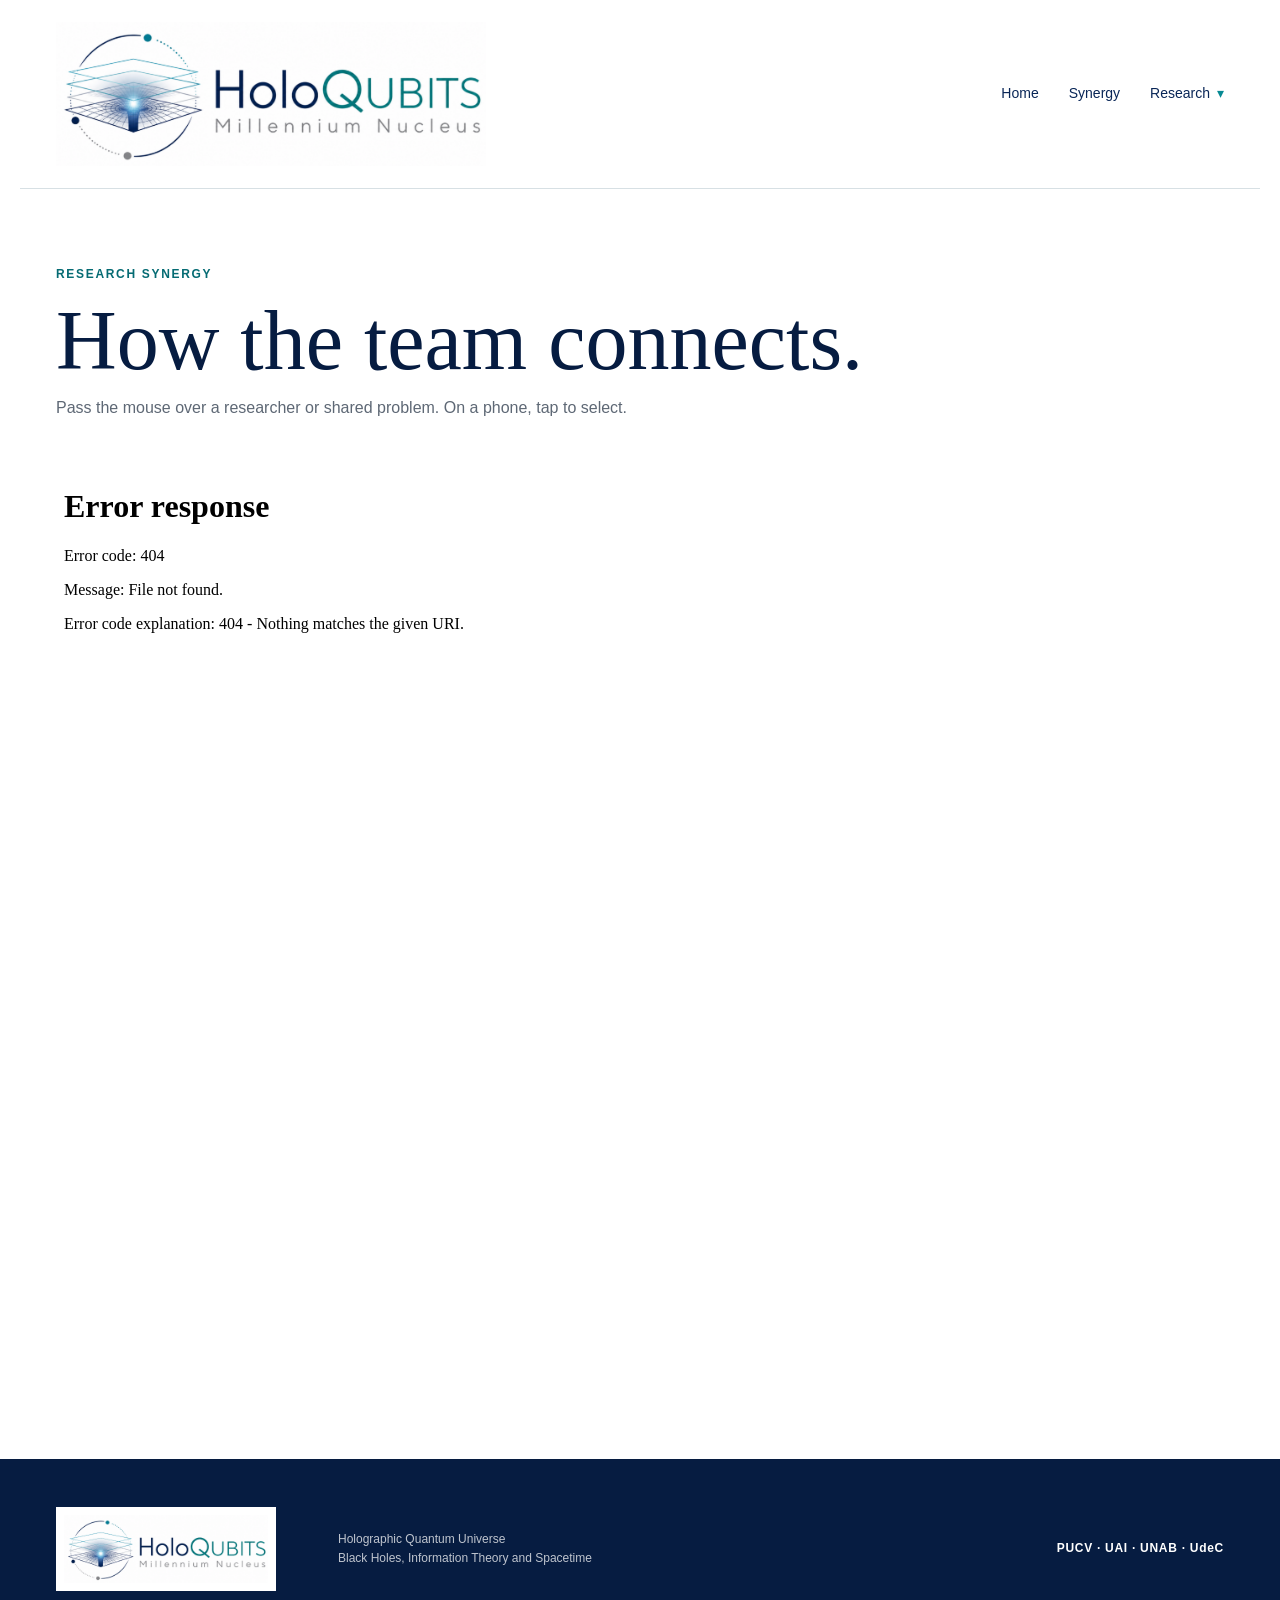
==== index.html @ 7e934086 "Add files via upload" ====
<!doctype html><html lang="en"><head><meta charset="utf-8"><meta name="viewport" content="width=device-width,initial-scale=1"><title>Research Synergy | HoloQUBITS</title><link rel="stylesheet" href="../assets/style.css"></head><body data-root=".."><div id="site-header"></div><main><section class="synergy-heading"><p class="kicker">Research synergy</p><h1>How the team connects.</h1><p>Pass the mouse over a researcher or shared problem. On a phone, tap to select.</p></section><div class="synergy-embed"><iframe class="synergy-frame" src="map/index.html" title="Interactive HoloQUBITS research synergy map" scrolling="no"></iframe></div></main><div id="site-footer"></div><script src="../assets/site.js"></script></body></html>
---- assets/style.css ----
:root{--navy:#092657;--deep:#061c41;--teal:#078a94;--teal-dark:#056b73;--ink:#18202b;--muted:#5e6875;--paper:#fff;--line:#d7e0e4}*{box-sizing:border-box}html,body{margin:0;background:var(--paper);color:var(--ink);font-family:Arial,Helvetica,sans-serif}a{color:inherit;text-decoration:none}.site-header{position:relative;z-index:20;max-width:1240px;min-height:128px;margin:auto;padding:22px 36px;display:flex;align-items:center;justify-content:space-between;gap:36px;border-bottom:1px solid var(--line)}.logo-link{display:block;flex:0 1 430px}.logo-link img{display:block;width:min(100%,430px)}.site-header nav{display:flex;align-items:center;gap:30px;color:var(--navy);font-size:14px}.site-header nav>a,.research-menu summary{padding:8px 0;border-bottom:1px solid transparent}.site-header nav>a:hover,.research-menu[open] summary{color:var(--teal-dark);border-color:var(--teal)}.research-menu{position:relative}.research-menu summary{cursor:pointer;list-style:none}.research-menu summary::-webkit-details-marker{display:none}.research-menu summary::after{content:"▾";margin-left:7px;color:var(--teal)}.research-menu>div{position:absolute;top:calc(100% + 12px);right:0;width:340px;padding:7px 16px;background:#fff;border:1px solid var(--line);box-shadow:0 14px 34px rgba(6,28,65,.12)}.research-menu>div a{display:block;padding:12px 0;border-bottom:1px solid var(--line);color:var(--deep);font-family:Georgia,serif;font-size:15px}.research-menu>div a:last-child{border-bottom:0}.home-intro{max-width:960px;margin:auto;padding:70px 36px 88px}.kicker,.section-label{margin:0 0 18px;color:var(--teal-dark);font-size:12px;font-weight:700;letter-spacing:.14em;text-transform:uppercase}.home-intro h1,.topic-detail h1{margin:0;color:var(--deep);font-family:Georgia,serif;font-size:clamp(54px,7vw,82px);font-weight:400;letter-spacing:-.035em;line-height:1}.name-explanation{margin:34px 0 0;padding:23px 0;color:var(--navy);border-top:1px solid var(--teal);border-bottom:1px solid var(--line);font-family:Georgia,serif;font-size:21px;line-height:1.55}.name-explanation strong{color:var(--teal-dark)}.name-explanation em{font-style:normal}.home-copy{max-width:820px;padding-top:34px}.home-copy p{margin:0;color:var(--muted);font-family:Georgia,serif;font-size:17px;line-height:1.72}.home-copy p+p{margin-top:24px}footer{min-height:180px;padding:42px max(36px,calc((100vw - 1168px)/2));display:grid;grid-template-columns:240px 1fr auto;gap:42px;align-items:center;color:rgba(255,255,255,.74);background:var(--deep);font-size:12px;line-height:1.6}footer img{display:block;width:220px;padding:8px;background:white}footer p{margin:0}.institutions{color:white;font-weight:700;letter-spacing:.06em}.topic-detail{max-width:1168px;margin:auto;padding:78px 0 92px}.topic-detail h1{max-width:980px}.detail-question{max-width:900px;margin:34px 0 68px;color:var(--teal-dark);font-family:Georgia,serif;font-size:24px;line-height:1.45}.research-dossier{border-top:1px solid var(--navy)}.research-dossier section{padding:38px 0;border-bottom:1px solid var(--line)}.research-dossier p:not(.section-label):not(.dossier-index),.research-dossier li{color:var(--muted);font-size:16px;line-height:1.78}.research-dossier p{margin-top:0}.research-perspective{max-width:900px}.research-perspective p+p{margin-top:18px}.research-list-section{display:grid;grid-template-columns:72px minmax(0,1fr);gap:28px}.dossier-index{margin:2px 0 0;color:var(--teal-dark);font-family:Georgia,serif;font-size:20px;font-style:italic}.research-list-section h2{margin:0 0 23px;color:var(--deep);font-family:Georgia,serif;font-size:28px;font-weight:400}.research-list-section ol{margin:0;padding:0;list-style:none;counter-reset:item}.research-list-section li{position:relative;min-height:46px;padding:0 0 16px 42px;counter-increment:item}.research-list-section li+li{padding-top:16px;border-top:1px solid var(--line)}.research-list-section li::before{content:counter(item,decimal-leading-zero);position:absolute;left:0;color:var(--teal-dark);font-family:Georgia,serif;font-size:13px}.research-list-section li+li::before{top:16px}.research-contribution{max-width:940px}.research-contribution>p:last-child{color:var(--deep)!important;font-family:Georgia,serif;font-size:21px!important;line-height:1.6!important}.research-connection{max-width:860px}.topic-pagination{margin-top:48px;padding-top:28px;display:flex;justify-content:space-between;gap:30px;border-top:1px solid var(--navy);color:var(--navy);font-weight:700}.topic-pagination a{max-width:46%;display:flex;gap:10px;align-items:baseline}.topic-pagination a:last-child{margin-left:auto;text-align:right}.topic-pagination span{font-family:Georgia,serif;font-size:16px;font-weight:400;line-height:1.35}.synergy-heading{max-width:1168px;margin:auto;padding:78px 0 34px}.synergy-heading h1{max-width:900px;margin:0;color:var(--deep);font-family:Georgia,serif;font-size:clamp(50px,7vw,84px);font-weight:400;line-height:1}.synergy-heading>p:last-child{color:var(--muted)}.synergy-embed{max-width:1168px;margin:0 auto 72px;overflow:hidden;background:#fff}.synergy-frame{display:block;width:100%;height:920px;border:0;background:#fff;overflow:hidden}@media(max-width:900px){.site-header{min-height:110px;padding:18px 26px}.logo-link{flex-basis:330px}.topic-detail,.synergy-heading{padding-left:26px;padding-right:26px}footer{grid-template-columns:210px 1fr;padding:36px 26px}.institutions{grid-column:2}}@media(max-width:620px){.site-header{min-height:auto;padding:12px 18px 16px;flex-direction:column;align-items:flex-start;gap:7px}.logo-link{flex-basis:auto}.logo-link img{width:min(100%,285px)}.site-header nav{width:100%;gap:22px;font-size:13px}.research-menu>div{left:0;right:auto;width:min(340px,calc(100vw - 36px))}.home-intro{padding:48px 18px 58px}.home-intro h1{font-size:50px}.name-explanation{margin-top:26px;padding:19px 0;font-size:18px}.home-copy{padding-top:28px}.home-copy p{font-size:17px}footer{grid-template-columns:1fr;padding:35px 18px}footer img{width:210px}.institutions{grid-column:1}.topic-detail,.synergy-heading{padding:58px 18px 70px}.topic-detail h1,.synergy-heading h1{font-size:48px}.detail-question{margin:28px 0 50px;font-size:21px}.research-dossier section{padding:31px 0}.research-list-section{grid-template-columns:42px minmax(0,1fr);gap:12px}.research-list-section h2{font-size:24px}.research-dossier p:not(.section-label):not(.dossier-index),.research-dossier li{font-size:15px}.topic-pagination{flex-direction:column}.topic-pagination a{max-width:none}.topic-pagination a:last-child{margin-left:0;text-align:left}.synergy-embed{margin:0 18px 54px}}
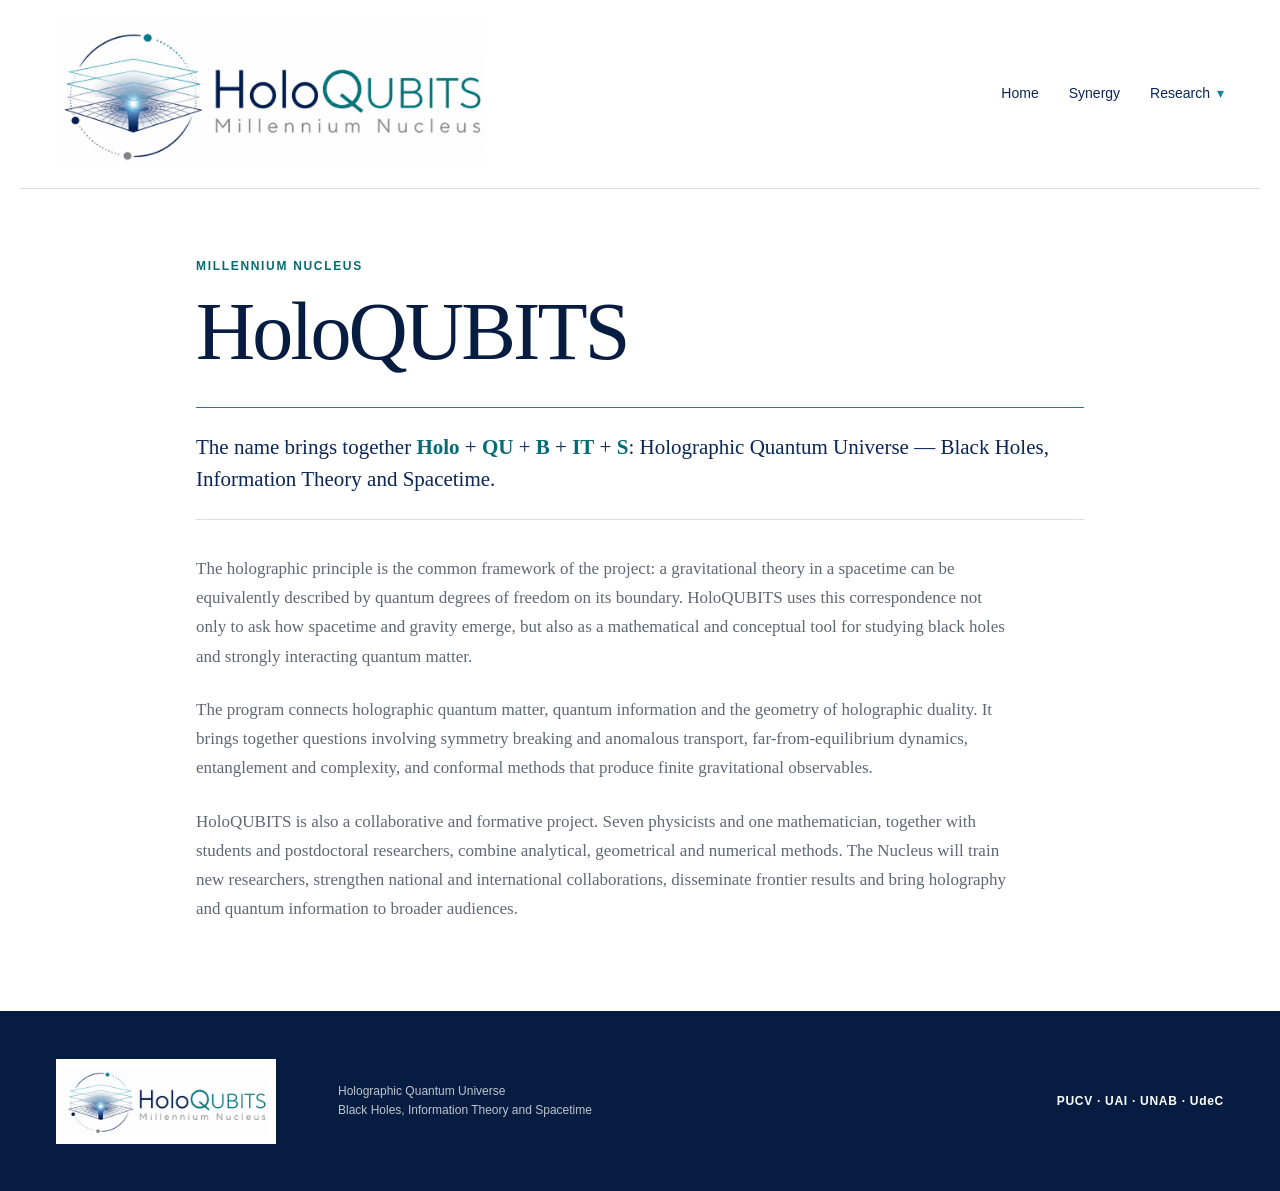
==== commit f6987567: "Add files via upload" ====
--- a/index.html
+++ b/index.html
@@ -1 +1,27 @@
-<!doctype html><html lang="en"><head><meta charset="utf-8"><meta name="viewport" content="width=device-width,initial-scale=1"><title>Research Synergy | HoloQUBITS</title><link rel="stylesheet" href="../assets/style.css"></head><body data-root=".."><div id="site-header"></div><main><section class="synergy-heading"><p class="kicker">Research synergy</p><h1>How the team connects.</h1><p>Pass the mouse over a researcher or shared problem. On a phone, tap to select.</p></section><div class="synergy-embed"><iframe class="synergy-frame" src="map/index.html" title="Interactive HoloQUBITS research synergy map" scrolling="no"></iframe></div></main><div id="site-footer"></div><script src="../assets/site.js"></script></body></html>
+<!doctype html>
+<html lang="en">
+<head>
+  <meta charset="utf-8">
+  <meta name="viewport" content="width=device-width, initial-scale=1">
+  <title>HoloQUBITS | Millennium Nucleus</title>
+  <meta name="description" content="Holographic Quantum Universe: Black Holes, Information Theory and Spacetime.">
+  <link rel="stylesheet" href="assets/style.css">
+</head>
+<body data-root=".">
+  <div id="site-header"></div>
+  <main>
+    <section class="home-intro">
+      <p class="kicker">Millennium Nucleus</p>
+      <h1>HoloQUBITS</h1>
+      <p class="name-explanation">The name brings together <strong>Holo</strong> + <strong>QU</strong> + <strong>B</strong> + <strong>IT</strong> + <strong>S</strong>: <em>Holographic Quantum Universe — Black Holes, Information Theory and Spacetime.</em></p>
+      <div class="home-copy">
+        <p>The holographic principle is the common framework of the project: a gravitational theory in a spacetime can be equivalently described by quantum degrees of freedom on its boundary. HoloQUBITS uses this correspondence not only to ask how spacetime and gravity emerge, but also as a mathematical and conceptual tool for studying black holes and strongly interacting quantum matter.</p>
+        <p>The program connects holographic quantum matter, quantum information and the geometry of holographic duality. It brings together questions involving symmetry breaking and anomalous transport, far-from-equilibrium dynamics, entanglement and complexity, and conformal methods that produce finite gravitational observables.</p>
+        <p>HoloQUBITS is also a collaborative and formative project. Seven physicists and one mathematician, together with students and postdoctoral researchers, combine analytical, geometrical and numerical methods. The Nucleus will train new researchers, strengthen national and international collaborations, disseminate frontier results and bring holography and quantum information to broader audiences.</p>
+      </div>
+    </section>
+  </main>
+  <div id="site-footer"></div>
+  <script src="assets/site.js"></script>
+</body>
+</html>
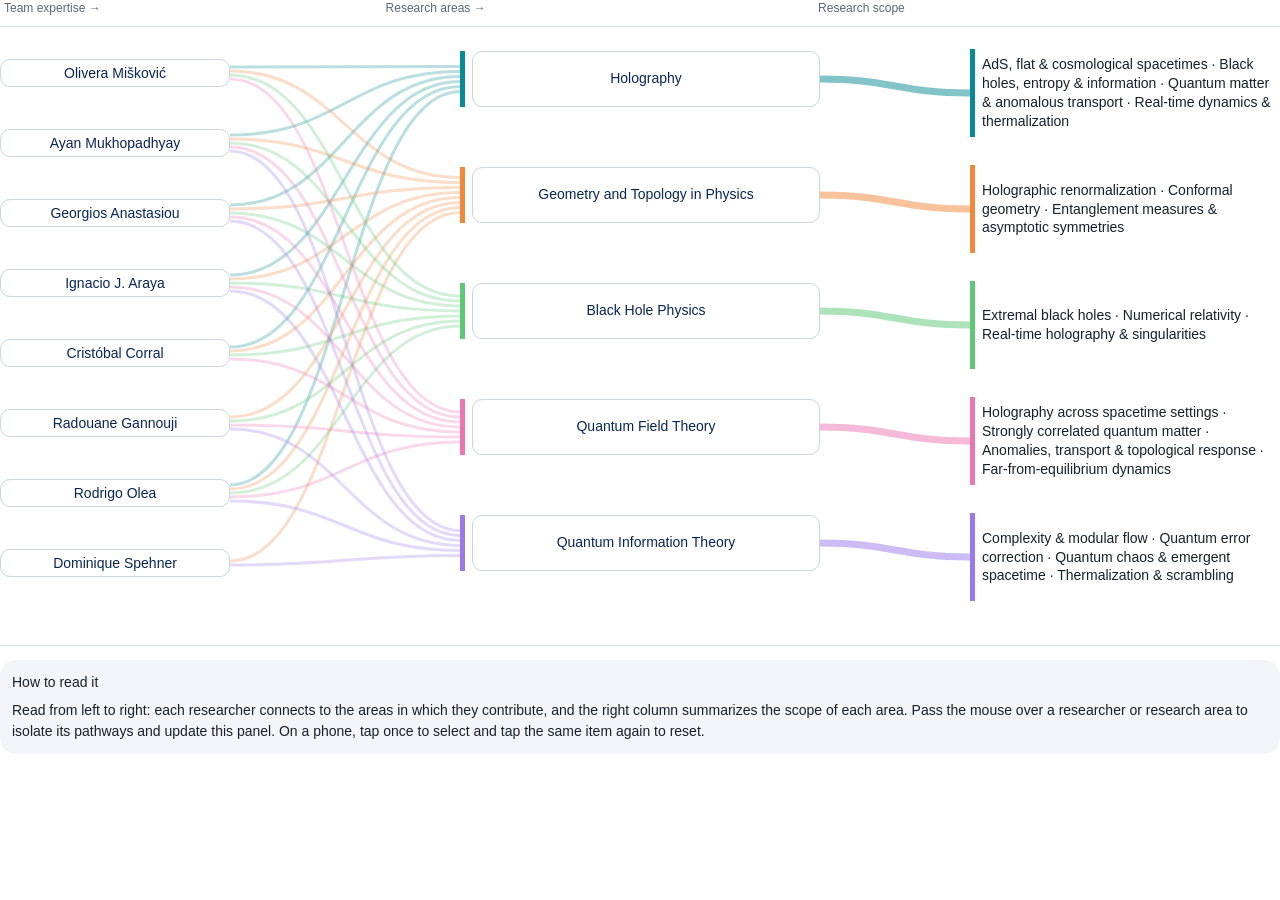
==== commit ace3de65: "Add files via upload" ====
--- a/index.html
+++ b/index.html
@@ -1,27 +1,1558 @@
 <!doctype html>
-<html lang="en">
+<html lang="en" data-visualize-standalone>
 <head>
-  <meta charset="utf-8">
-  <meta name="viewport" content="width=device-width, initial-scale=1">
-  <title>HoloQUBITS | Millennium Nucleus</title>
-  <meta name="description" content="Holographic Quantum Universe: Black Holes, Information Theory and Spacetime.">
-  <link rel="stylesheet" href="assets/style.css">
+<meta charset="utf-8">
+<meta name="viewport" content="width=device-width, initial-scale=1">
+<meta name="referrer" content="no-referrer">
+<title>HoloQUBITS — Dynamic Research Synergy</title>
+<style>:root {
+  color-scheme: light dark;
+  background-color: transparent !important;
+
+  /* Agent-facing contract; keep in sync with SKILL.md. */
+  --background: var(
+    --main-surface-primary,
+    light-dark(rgb(255 255 255), rgb(24 24 24))
+  );
+  --foreground: light-dark(rgb(26 28 31), rgb(255 255 255));
+  --card: color-mix(in oklab, var(--foreground) 5%, transparent);
+  --card-foreground: var(--foreground);
+  --popover: light-dark(rgb(255 255 255), rgb(45 45 45));
+  --popover-foreground: var(--foreground);
+  --primary: light-dark(rgb(51 156 255), rgb(131 195 255));
+  --primary-foreground: light-dark(rgb(255 255 255), rgb(13 13 13));
+  --secondary: light-dark(rgb(255 255 255 / 96%), rgb(54 54 54 / 96%));
+  --secondary-foreground: var(--foreground);
+  --muted: color-mix(in srgb, var(--foreground) 10%, transparent);
+  --muted-foreground: light-dark(
+    rgb(26 28 31 / 49.4%),
+    rgb(255 255 255 / 49.8%)
+  );
+  --accent: light-dark(rgb(229 242 255), rgb(13 39 63));
+  --accent-foreground: var(--primary);
+  --destructive: light-dark(rgb(226 85 7), rgb(255 133 73));
+  --border: light-dark(rgb(26 28 31 / 8%), rgb(255 255 255 / 8.2%));
+  --input: light-dark(
+    rgb(26 28 31 / 11.8%),
+    color-mix(in oklab, rgb(0 0 0) 10%, transparent)
+  );
+  --ring: light-dark(rgb(51 156 255), rgb(131 195 255 / 76%));
+  --font-size-base: 14px;
+  --red: light-dark(rgb(186 38 35), rgb(250 66 62));
+  --green: light-dark(rgb(0 162 64), rgb(64 201 119));
+
+  /* Internal implementation variables; not part of the agent contract. */
+  --font-sans: -apple-system, system-ui, "Segoe UI", sans-serif;
+  --font-mono:
+    ui-monospace, SFMono-Regular, "SF Mono", Menlo, Consolas, "Liberation Mono",
+    monospace;
+  --font-size-normal: max(11px, var(--font-size-base));
+  --font-size-tooltip: calc(var(--font-size-base) - 1px);
+  --font-size-small: max(11px, calc(var(--font-size-base) - 2px));
+  --font-size-h1: calc(var(--font-size-normal) * 1.7142857143);
+  --font-size-h2: calc(var(--font-size-normal) * 1.4285714286);
+  --font-size-h3: calc(var(--font-size-normal) * 1.2857142857);
+  --font-weight-normal: 430;
+  --font-weight-medium: 500;
+  --line-height-normal: calc(var(--font-size-normal) * 1.5);
+  --line-height-tooltip: calc(var(--font-size-tooltip) * 1.4285714286);
+  --line-height-small: calc(var(--font-size-small) + 4px);
+  --radius: 10px;
+  --radius-sm: calc(var(--radius) * 0.6);
+  --radius-md: calc(var(--radius) * 0.8);
+  --radius-lg: var(--radius);
+  --radius-2xl: calc(var(--radius) * 1.6);
+  --radius-full: 9999px;
+  --shadow-sm: 0 1px 2px -1px rgb(0 0 0 / 8%);
+  --checkmark-image: url("data:image/svg+xml,%3Csvg xmlns='http://www.w3.org/2000/svg' viewBox='0 0 17 17'%3E%3Cpath d='M12.8961 3.64101C13.1297 3.41418 13.4984 3.37523 13.7779 3.56581C14.0571 3.75635 14.1554 4.11331 14.0299 4.41347L13.9615 4.53847L7.71151 13.7045C7.59411 13.8767 7.4063 13.9877 7.19881 14.0072C6.99136 14.0267 6.78564 13.9533 6.63826 13.806L2.88826 10.056L2.79842 9.9457C2.6192 9.67407 2.64927 9.30496 2.88826 9.06581C3.12738 8.82669 3.49647 8.79676 3.76815 8.97597L3.8785 9.06581L7.03084 12.2182L12.8053 3.74941L12.8961 3.64101Z'/%3E%3C/svg%3E");
+
+  /* Legacy aliases; not part of the current agent contract. */
+  --viz-bg: transparent;
+  --viz-panel: var(--card);
+  --viz-border: var(--border);
+  --viz-text: var(--foreground);
+  --viz-muted: var(--muted-foreground);
+  --viz-accent: var(--primary);
+  --viz-accent-text: var(--primary-foreground);
+  --viz-accent-bg: var(--accent);
+  --viz-font-size: var(--font-size-base);
+  --viz-warning: var(--destructive);
+  --color-background-primary: var(--background);
+  --color-text-primary: var(--foreground);
+  --color-border-secondary: var(--border);
+}
+
+:root[data-visualize-standalone] {
+  background-color: var(--background) !important;
+}
+
+/* Generic mobile code-block hosts provide light/dark mode but no series palette.
+   AppBlock hosts set all six variables themselves. */
+:root:not([data-app-block-surface]) {
+  --viz-series-1: var(--primary);
+  --viz-series-2: light-dark(#f3883b, #f59a56);
+  --viz-series-3: light-dark(#5dc977, #74d58b);
+  --viz-series-4: light-dark(#eb77b1, #f08fc0);
+  --viz-series-5: light-dark(#9b79ec, #aa91ef);
+  --viz-series-6: light-dark(#3ab9b1, #5acbc2);
+}
+
+:root[data-theme="light"] {
+  color-scheme: light;
+}
+
+:root[data-theme="dark"] {
+  color-scheme: dark;
+}
+
+* {
+  box-sizing: border-box;
+}
+
+html > body {
+  margin: 0;
+  padding: 5px;
+  color: var(--foreground);
+  background: transparent !important;
+  font-family: var(--font-sans);
+  font-size: var(--font-size-normal);
+  font-weight: var(--font-weight-normal);
+  line-height: var(--line-height-normal);
+}
+
+:root:not([data-app-block-surface]) > body {
+  padding: 12px;
+}
+
+a {
+  color: color-mix(in srgb, var(--viz-accent) 80%, var(--viz-text) 20%);
+  cursor: pointer;
+  font-weight: var(--font-weight-medium);
+  text-decoration: none;
+  text-underline-offset: 2px;
+}
+
+a:is(:hover, :focus-visible) {
+  text-decoration-line: underline;
+  text-decoration-style: dashed;
+  text-decoration-thickness: 0.5px;
+}
+
+h1,
+h2,
+h3,
+h4,
+h5,
+h6,
+p {
+  margin-block: 0;
+}
+
+h1 {
+  font-size: var(--font-size-h1);
+  font-weight: var(--font-weight-medium);
+  line-height: 1.25;
+}
+
+h2 {
+  font-size: var(--font-size-h2);
+  font-weight: var(--font-weight-medium);
+  line-height: 1.25;
+}
+
+h3,
+h4,
+h5,
+h6 {
+  font-size: var(--font-size-h3);
+  font-weight: var(--font-weight-medium);
+  line-height: 1.3;
+}
+
+b,
+strong,
+th {
+  font-weight: var(--font-weight-medium);
+}
+
+code:not(pre code) {
+  display: inline;
+  padding: 1px 6px;
+  border-radius: var(--radius-sm);
+  background: var(--muted);
+  font-family: var(--font-mono);
+  font-size: 0.92em;
+  overflow-wrap: anywhere;
+  -webkit-box-decoration-break: clone;
+  box-decoration-break: clone;
+  word-break: break-word;
+}
+
+.table-responsive {
+  width: 100%;
+  overflow-x: auto;
+  scrollbar-width: thin;
+}
+
+.table {
+  width: 100%;
+  border-collapse: collapse;
+  color: var(--foreground);
+  font: inherit;
+  text-align: start;
+}
+
+.table :is(th, td) {
+  padding-block: 10px;
+  padding-inline: 0 24px;
+  overflow-wrap: anywhere;
+  border-bottom: 1px solid var(--border);
+  text-align: start;
+  vertical-align: top;
+}
+
+.table-responsive > .table :is(th, td) {
+  overflow-wrap: break-word;
+}
+
+.table :is(th, td):last-child {
+  padding-inline-end: 0;
+}
+
+.table :is(caption, thead th) {
+  font-weight: 600;
+}
+
+.table thead th {
+  padding-block: 8px;
+  border-bottom-color: color-mix(in srgb, var(--foreground) 16%, transparent);
+}
+
+.table tbody tr:last-child :is(th, td) {
+  border-bottom: 0;
+}
+
+.table.table-sm :is(th, td) {
+  padding-block: 6px;
+}
+
+.table.table-sm :is(th, td):not(:last-child) {
+  padding-inline-end: 16px;
+}
+
+.table :is(.text-end, [align="right"]) {
+  text-align: end;
+  font-variant-numeric: tabular-nums;
+}
+
+.table :is(.text-center, [align="center"]) {
+  text-align: center;
+}
+
+.table .text-nowrap {
+  white-space: nowrap;
+}
+
+#widget {
+  display: flex;
+  flex-direction: column;
+  gap: 12px;
+  width: 100%;
+  padding: 0;
+  background: transparent !important;
+}
+
+.card {
+  min-width: 0;
+  padding: 12px;
+  overflow: hidden;
+  overflow-wrap: break-word;
+  border-radius: var(--radius-2xl);
+  color: var(--card-foreground);
+  background: var(--card);
+}
+
+#widget > :not(.card) {
+  width: 100% !important;
+  max-width: none !important;
+  margin: 0 !important;
+  padding: 0 !important;
+  border: 0 !important;
+  border-radius: 0 !important;
+  background: transparent !important;
+  box-shadow: none !important;
+}
+
+.tooltip {
+  position: fixed;
+  z-index: 50;
+  top: 0;
+  left: 0;
+  width: max-content;
+  max-width: min(
+    20rem,
+    var(--tooltip-available-width, calc(100vw - 10px)),
+    calc(100vw - 10px)
+  );
+  max-height: min(
+    var(--tooltip-available-height, calc(100vh - 10px)),
+    calc(100vh - 10px)
+  );
+  padding: 4px 8px;
+  border: 1px solid var(--border);
+  border-radius: var(--radius-lg);
+  color: var(--popover-foreground);
+  background: var(--popover);
+  box-shadow: none;
+  font-size: var(--font-size-tooltip);
+  line-height: var(--line-height-tooltip);
+  overflow-wrap: break-word;
+  white-space: normal;
+  pointer-events: none;
+  user-select: none;
+}
+
+/* The bundled tooltip runtime owns [data-tooltip]. AppBlock's CSS-only
+   pseudo-tooltip can widen dense grids even while hidden. */
+main [data-tooltip]::after {
+  content: none;
+}
+
+.viz-grid {
+  display: grid;
+  grid-template-columns: repeat(auto-fit, minmax(max(180px, 24%), 1fr));
+  gap: 10px;
+}
+
+.viz-stat {
+  display: flex;
+  flex-direction: column;
+  gap: 2px;
+}
+
+.viz-stat-value {
+  font-size: var(--font-size-h2);
+  font-weight: var(--font-weight-medium);
+  line-height: 1.25;
+}
+
+.viz-row {
+  display: flex;
+  flex-wrap: wrap;
+  align-items: center;
+  gap: 10px;
+}
+
+.viz-badge {
+  padding: 3px 8px;
+  border-radius: var(--radius-full);
+  color: var(--accent-foreground);
+  background: var(--accent);
+  font-weight: var(--font-weight-medium);
+}
+
+small,
+.text-small,
+.viz-badge {
+  font-size: var(--font-size-small);
+  line-height: var(--line-height-small);
+}
+
+.text-muted {
+  color: var(--muted-foreground);
+}
+
+.sr-only {
+  position: absolute;
+  width: 1px;
+  height: 1px;
+  padding: 0;
+  overflow: hidden;
+  clip: rect(0, 0, 0, 0);
+  white-space: nowrap;
+  border: 0;
+}
+
+.viz-controls {
+  display: flex;
+  flex-wrap: wrap;
+  align-items: center;
+  gap: 8px;
+}
+
+.viz-controls > .form-label {
+  display: grid;
+  min-width: min(100%, 260px);
+  flex: 1 1 280px;
+  grid-template-columns: minmax(0, 1fr) auto;
+  align-items: baseline;
+  gap: 2px 12px;
+  margin-bottom: 0;
+}
+
+.viz-controls > .form-label > :is(.form-control, .form-range, .form-select) {
+  grid-column: 1 / -1;
+}
+
+.btn,
+.form-check-input,
+.form-control,
+.form-range,
+.form-select {
+  font: inherit;
+}
+
+.btn {
+  appearance: button;
+  display: inline-flex;
+  inline-size: fit-content;
+  max-inline-size: 100%;
+  min-height: 28px;
+  align-items: center;
+  justify-content: center;
+  gap: 4px;
+  margin: 0;
+  padding: 0 8px;
+  -webkit-app-region: no-drag;
+  border: 1px solid var(--input);
+  border-radius: var(--radius-lg);
+  color: var(--secondary-foreground);
+  background: var(--secondary);
+  cursor: var(--cursor-interaction, pointer);
+  text-align: center;
+  text-decoration: none;
+  white-space: nowrap;
+  user-select: none;
+  -webkit-font-smoothing: antialiased;
+}
+
+.btn:is(.btn-block, .viz-tile) {
+  inline-size: 100%;
+}
+
+.btn.viz-tile {
+  min-width: 0;
+  overflow-wrap: anywhere;
+  white-space: normal;
+}
+
+a.btn {
+  cursor: pointer;
+  text-decoration: none;
+}
+
+.btn:not(:disabled):hover {
+  background: color-mix(in srgb, var(--foreground) 6%, var(--secondary));
+}
+
+.btn-primary {
+  border-color: transparent;
+  color: var(--interactive-label-primary-default, var(--primary-foreground));
+  background: var(--interactive-bg-primary-default, var(--foreground));
+  background-clip: padding-box;
+}
+
+.btn-primary .text-muted {
+  color: color-mix(
+    in srgb,
+    var(--interactive-label-primary-default, var(--primary-foreground)) 50%,
+    transparent
+  );
+}
+
+.btn-primary:not(:disabled):hover {
+  background: color-mix(in srgb, var(--foreground) 80%, transparent);
+  background-clip: padding-box;
+}
+
+.btn-ghost {
+  border-color: transparent;
+  color: var(--muted-foreground);
+  background: transparent;
+}
+
+.btn-ghost:not(:disabled):hover {
+  color: var(--foreground);
+  background: color-mix(in srgb, var(--foreground) 6%, var(--secondary));
+}
+
+.btn:disabled {
+  cursor: not-allowed;
+  opacity: 0.4;
+}
+
+[data-lucide] {
+  stroke-width: 1.6;
+}
+
+.form-label {
+  display: block;
+  margin-bottom: 6px;
+  color: var(--foreground);
+}
+
+.form-control {
+  display: block;
+  width: 100%;
+  min-height: 28px;
+  padding: 0 8px;
+  outline: none;
+  border: 1px solid var(--input);
+  border-radius: var(--radius-lg);
+  color: var(--foreground);
+  background: var(--secondary);
+}
+
+.form-control::placeholder {
+  color: var(--muted-foreground);
+}
+
+.form-control[type="file"] {
+  padding: 0;
+  overflow: hidden;
+  cursor: var(--cursor-interaction, pointer);
+}
+
+.form-control[type="file"]::file-selector-button {
+  min-height: 26px;
+  margin-right: 8px;
+  padding: 0 8px;
+  border: 0;
+  border-right: 1px solid var(--input);
+  color: var(--secondary-foreground);
+  background: var(--secondary);
+  cursor: inherit;
+  font: inherit;
+}
+
+.form-control[type="file"]:not(:disabled):hover::file-selector-button {
+  background: color-mix(in srgb, var(--foreground) 6%, var(--secondary));
+}
+
+.form-control-color[type="color"] {
+  width: 40px;
+  height: 28px;
+  padding: 3px;
+  cursor: var(--cursor-interaction, pointer);
+}
+
+.form-control-color[type="color"]::-webkit-color-swatch-wrapper {
+  padding: 0;
+}
+
+.form-control-color[type="color"]::-webkit-color-swatch {
+  border: 0;
+  border-radius: calc(var(--radius-lg) - 4px);
+}
+
+textarea.form-control {
+  height: auto;
+  min-height: 72px;
+  padding: 8px 10px;
+  resize: vertical;
+}
+
+.form-control:focus-visible {
+  border-color: var(--ring);
+  box-shadow: inset 0 0 0 1px var(--ring);
+}
+
+.form-control:disabled,
+.form-select:disabled {
+  cursor: not-allowed;
+  opacity: 0.4;
+}
+
+.form-select {
+  appearance: none;
+  display: block;
+  width: 100%;
+  min-height: 28px;
+  margin: 0;
+  padding: 0 32px 0 8px;
+  outline: none;
+  border: 1px solid var(--input);
+  border-radius: var(--radius-lg);
+  color: var(--foreground);
+  background-color: var(--secondary);
+  background-image:
+    linear-gradient(45deg, transparent 50%, var(--muted-foreground) 50%),
+    linear-gradient(135deg, var(--muted-foreground) 50%, transparent 50%);
+  background-position:
+    calc(100% - 14px) 50%,
+    calc(100% - 10px) 50%;
+  background-repeat: no-repeat;
+  background-size: 4px 4px;
+  cursor: var(--cursor-interaction, default);
+}
+
+.form-select:not(:disabled):hover {
+  background-color: color-mix(in srgb, var(--foreground) 6%, var(--secondary));
+}
+
+.form-select:focus-visible {
+  border-color: var(--ring);
+  box-shadow: inset 0 0 0 1px var(--ring);
+}
+
+.form-check {
+  display: flex;
+  min-height: 20px;
+  align-items: center;
+  gap: 6px;
+}
+
+.form-check-input {
+  appearance: none;
+  width: 14px;
+  height: 14px;
+  flex: 0 0 auto;
+  margin: 0;
+  border: 1px solid var(--input);
+  color: var(--primary-foreground);
+  background-color: transparent;
+  cursor: var(--cursor-interaction, default);
+  transition:
+    background-color 150ms,
+    border-color 150ms,
+    box-shadow 150ms;
+}
+
+.form-check:not(.form-switch) .form-check-input[type="checkbox"] {
+  border-color: var(--input);
+  border-radius: var(--radius-sm);
+  background-color: var(--secondary);
+  box-shadow: var(--shadow-sm);
+}
+
+.form-check:not(.form-switch)
+  .form-check-input:not(:disabled):not(:checked):hover {
+  background-color: var(--card);
+}
+
+.form-check:not(.form-switch) .form-check-input[type="checkbox"]:checked {
+  border-color: var(--primary);
+  background-color: var(--primary);
+}
+
+.form-check:not(.form-switch)
+  .form-check-input[type="checkbox"]:checked::before {
+  display: block;
+  width: 100%;
+  height: 100%;
+  background: var(--primary-foreground);
+  content: "";
+  mask: var(--checkmark-image) center / 12px 12px no-repeat;
+}
+
+.form-check-input[type="radio"] {
+  width: 14px;
+  height: 14px;
+  border-radius: var(--radius-full);
+}
+
+.form-check-input[type="radio"]:checked {
+  border: 2px solid var(--primary);
+  background:
+    radial-gradient(circle, var(--primary-foreground) 0 2.5px, transparent 3px),
+    var(--primary);
+}
+
+.form-check:not(.form-switch) .form-check-input:focus-visible {
+  outline: 2px solid var(--ring);
+  outline-offset: 2px;
+}
+
+.form-check:not(.form-switch) .form-check-input:disabled {
+  cursor: not-allowed;
+  pointer-events: none;
+}
+
+.form-check:not(.form-switch) .form-check-input:disabled + .form-check-label {
+  cursor: not-allowed;
+}
+
+.form-switch .form-check-input:disabled,
+.form-switch .form-check-input:disabled + .form-check-label {
+  cursor: not-allowed;
+  opacity: 0.6;
+}
+
+.form-check-label {
+  color: var(--foreground);
+  cursor: var(--cursor-interaction, default);
+}
+
+.form-switch .form-check-input {
+  position: relative;
+  width: 32px;
+  height: 20px;
+  border: 0;
+  border-radius: var(--radius-full);
+  background: var(--muted);
+  box-shadow: none;
+  transition: background-color 200ms cubic-bezier(0, 0, 0.2, 1);
+}
+
+.form-switch .form-check-input::before {
+  position: absolute;
+  top: 50%;
+  left: 0;
+  width: 16px;
+  height: 16px;
+  box-sizing: border-box;
+  border: 1px solid light-dark(var(--primary-foreground), var(--foreground));
+  border-radius: var(--radius-full);
+  background: light-dark(var(--primary-foreground), var(--foreground));
+  box-shadow: var(--shadow-sm);
+  content: "";
+  transform: translate(2px, -50%);
+  transition: transform 200ms cubic-bezier(0, 0, 0.2, 1);
+}
+
+.form-switch .form-check-input:checked {
+  background: var(--primary);
+}
+
+.form-switch .form-check-input:checked::before {
+  transform: translate(14px, -50%);
+}
+
+.form-switch .form-check-input:focus-visible {
+  box-shadow: 0 0 0 2px var(--ring);
+}
+
+.form-range {
+  appearance: none;
+  display: block;
+  width: 100%;
+  height: 28px;
+  flex: 1;
+  margin: 0;
+  padding: 0;
+  outline: none;
+  border: 0;
+  accent-color: var(--primary);
+  background: linear-gradient(
+      color-mix(in srgb, var(--foreground) 7%, transparent),
+      color-mix(in srgb, var(--foreground) 7%, transparent)
+    )
+    center / 100% 2px no-repeat;
+}
+
+.form-range::-webkit-slider-runnable-track {
+  height: 28px;
+  background: transparent;
+}
+
+.form-range::-webkit-slider-thumb {
+  appearance: none;
+  width: 20px;
+  height: 20px;
+  margin-top: 4px;
+  border: 1px solid var(--border);
+  border-radius: var(--radius-full);
+  background: light-dark(var(--primary-foreground), var(--foreground));
+}
+
+.form-range:focus-visible::-webkit-slider-thumb {
+  border-color: var(--ring);
+  box-shadow: inset 0 0 0 1px var(--ring);
+}
+
+.form-range::-moz-range-track {
+  height: 28px;
+  background: transparent;
+}
+
+.form-range::-moz-range-thumb {
+  width: 20px;
+  height: 20px;
+  border: 1px solid var(--border);
+  border-radius: var(--radius-full);
+  background: light-dark(var(--primary-foreground), var(--foreground));
+}
+
+.form-range:focus-visible::-moz-range-thumb {
+  border-color: var(--ring);
+  box-shadow: inset 0 0 0 1px var(--ring);
+}
+
+.form-range:disabled {
+  cursor: not-allowed;
+  opacity: 0.4;
+}
+
+.btn:not(.btn-primary, .viz-tile):is(
+    [aria-pressed="true"],
+    [aria-selected="true"],
+    .is-selected
+  ) {
+  border-color: var(--primary);
+  color: var(--primary-foreground);
+  background: var(--primary);
+}
+
+.btn.viz-tile:is([aria-pressed="true"], [aria-selected="true"], .is-selected) {
+  border-color: var(--primary);
+  box-shadow: inset 0 0 0 1px var(--primary);
+}
+
+.btn:focus-visible {
+  outline: 2px solid var(--ring);
+  outline-offset: 2px;
+}
+
+svg {
+  display: block;
+  max-width: 100%;
+  height: auto;
+}
+
+#widget > svg {
+  width: 100%;
+}
+
+.text-warning,
+.text-destructive {
+  color: var(--destructive);
+}
+</style>
 </head>
-<body data-root=".">
-  <div id="site-header"></div>
-  <main>
-    <section class="home-intro">
-      <p class="kicker">Millennium Nucleus</p>
-      <h1>HoloQUBITS</h1>
-      <p class="name-explanation">The name brings together <strong>Holo</strong> + <strong>QU</strong> + <strong>B</strong> + <strong>IT</strong> + <strong>S</strong>: <em>Holographic Quantum Universe — Black Holes, Information Theory and Spacetime.</em></p>
-      <div class="home-copy">
-        <p>The holographic principle is the common framework of the project: a gravitational theory in a spacetime can be equivalently described by quantum degrees of freedom on its boundary. HoloQUBITS uses this correspondence not only to ask how spacetime and gravity emerge, but also as a mathematical and conceptual tool for studying black holes and strongly interacting quantum matter.</p>
-        <p>The program connects holographic quantum matter, quantum information and the geometry of holographic duality. It brings together questions involving symmetry breaking and anomalous transport, far-from-equilibrium dynamics, entanglement and complexity, and conformal methods that produce finite gravitational observables.</p>
-        <p>HoloQUBITS is also a collaborative and formative project. Seven physicists and one mathematician, together with students and postdoctoral researchers, combine analytical, geometrical and numerical methods. The Nucleus will train new researchers, strengthen national and international collaborations, disseminate frontier results and bring holography and quantum information to broader audiences.</p>
-      </div>
-    </section>
-  </main>
-  <div id="site-footer"></div>
-  <script src="assets/site.js"></script>
+<body>
+<div id="holoqubits-synergy-profiles">
+  <div class="flow-head text-small text-muted" aria-hidden="true">
+    <span>Team expertise →</span>
+    <span>Research areas →</span>
+    <span>Research scope</span>
+  </div>
+
+  <div class="flow-stage">
+    <svg class="flow-svg" role="img" aria-labelledby="flow-title flow-desc">
+      <title id="flow-title">HoloQUBITS research synergy flow</title>
+      <desc id="flow-desc">Researchers and their expertise connect to five research areas. The right column summarizes the scope of each area.</desc>
+      <g class="edge-layer"></g>
+    </svg>
+    <div class="node-layer"></div>
+  </div>
+
+  <div class="card profile-panel is-empty" aria-live="polite">
+    <div class="profile-media">
+      <img class="profile-photo" alt="" hidden>
+      <div class="profile-initials" aria-hidden="true">HQ</div>
+    </div>
+    <div class="profile-copy">
+      <div class="profile-name">How to read it</div>
+      <div class="profile-role text-small text-muted"></div>
+      <div class="profile-text">Read from left to right: each researcher connects to the areas in which they contribute, and the right column summarizes the scope of each area. Pass the mouse over a researcher or research area to isolate its pathways and update this panel. On a phone, tap once to select and tap the same item again to reset.</div>
+    </div>
+  </div>
+</div>
+
+<style>
+  :root {
+    color-scheme: light;
+    background: #ffffff !important;
+    --background: #ffffff;
+    --foreground: #18202b;
+    --card: rgb(9 38 87 / 4.5%);
+    --card-foreground: #18202b;
+    --popover: #ffffff;
+    --popover-foreground: #18202b;
+    --primary: #078a94;
+    --primary-foreground: #ffffff;
+    --secondary: #ffffff;
+    --secondary-foreground: #092657;
+    --muted: rgb(9 38 87 / 7%);
+    --muted-foreground: #5e6875;
+    --accent: #edf7f7;
+    --accent-foreground: #056b73;
+    --border: #d7e0e4;
+    --input: #cbd7dc;
+    --ring: #078a94;
+    --font-sans: Arial, Helvetica, sans-serif;
+    --viz-series-1: #0b789e;
+    --viz-series-2: #078a94;
+    --viz-series-3: #4e7f73;
+    --viz-series-4: #325f87;
+    --viz-series-5: #6577a4;
+  }
+
+  html,
+  html > body {
+    background: #ffffff !important;
+    overflow: hidden;
+  }
+
+  :root:not([data-app-block-surface]) > body {
+    padding: 0;
+  }
+
+  #holoqubits-synergy-profiles {
+    width: 100%;
+    color: var(--foreground);
+  }
+
+  #holoqubits-synergy-profiles .flow-head {
+    display: grid;
+    grid-template-columns: 30% 34% 36%;
+    padding: 0 4px 10px;
+  }
+
+  #holoqubits-synergy-profiles .flow-stage {
+    position: relative;
+    width: 100%;
+    min-height: 0;
+    border-top: 1px solid var(--border);
+    border-bottom: 1px solid var(--border);
+  }
+
+  #holoqubits-synergy-profiles .flow-svg,
+  #holoqubits-synergy-profiles .node-layer {
+    position: absolute;
+    inset: 0;
+    display: block;
+    width: 100%;
+    height: 100%;
+  }
+
+  #holoqubits-synergy-profiles .flow-svg {
+    overflow: hidden;
+  }
+
+  #holoqubits-synergy-profiles .node-layer {
+    pointer-events: none;
+  }
+
+  #holoqubits-synergy-profiles .flow-edge {
+    fill: none;
+    stroke-width: 3;
+    opacity: 0.27;
+    vector-effect: non-scaling-stroke;
+    transition: opacity 180ms ease, stroke-width 180ms ease;
+  }
+
+  #holoqubits-synergy-profiles .flow-edge.outcome-edge {
+    stroke-width: 7;
+    opacity: 0.5;
+  }
+
+  #holoqubits-synergy-profiles .flow-edge[data-topic="holography"] {
+    stroke: var(--viz-series-1);
+  }
+
+  #holoqubits-synergy-profiles .flow-edge[data-topic="geometry"] {
+    stroke: var(--viz-series-2);
+  }
+
+  #holoqubits-synergy-profiles .flow-edge[data-topic="black-holes"] {
+    stroke: var(--viz-series-3);
+  }
+
+  #holoqubits-synergy-profiles .flow-edge[data-topic="qft"] {
+    stroke: var(--viz-series-4);
+  }
+
+  #holoqubits-synergy-profiles .flow-edge[data-topic="qit"] {
+    stroke: var(--viz-series-5);
+  }
+
+  #holoqubits-synergy-profiles .flow-edge.is-muted {
+    opacity: 0.035;
+  }
+
+  #holoqubits-synergy-profiles .flow-edge.is-active {
+    stroke-width: 5;
+    opacity: 0.95;
+  }
+
+  #holoqubits-synergy-profiles .flow-edge.outcome-edge.is-active {
+    stroke-width: 9;
+  }
+
+  #holoqubits-synergy-profiles .node-slot {
+    position: absolute;
+    z-index: 1;
+    box-sizing: border-box;
+    pointer-events: auto;
+    transition: opacity 180ms ease;
+  }
+
+  #holoqubits-synergy-profiles .node-slot.is-muted {
+    opacity: 0.18;
+  }
+
+  #holoqubits-synergy-profiles .topic-slot,
+  #holoqubits-synergy-profiles .outcome-slot {
+    --topic-color: var(--viz-series-1);
+    padding-left: 7px;
+    border-left: 5px solid var(--topic-color);
+  }
+
+  #holoqubits-synergy-profiles .topic-slot .btn {
+    min-height: 56px;
+    padding: 5px 8px;
+    line-height: 1.25;
+    text-align: left;
+    white-space: normal;
+  }
+
+  #holoqubits-synergy-profiles .topic-slot[data-topic="geometry"],
+  #holoqubits-synergy-profiles .outcome-slot[data-topic="geometry"] {
+    --topic-color: var(--viz-series-2);
+  }
+
+  #holoqubits-synergy-profiles .topic-slot[data-topic="black-holes"],
+  #holoqubits-synergy-profiles .outcome-slot[data-topic="black-holes"] {
+    --topic-color: var(--viz-series-3);
+  }
+
+  #holoqubits-synergy-profiles .topic-slot[data-topic="qft"],
+  #holoqubits-synergy-profiles .outcome-slot[data-topic="qft"] {
+    --topic-color: var(--viz-series-4);
+  }
+
+  #holoqubits-synergy-profiles .topic-slot[data-topic="qit"],
+  #holoqubits-synergy-profiles .outcome-slot[data-topic="qit"] {
+    --topic-color: var(--viz-series-5);
+  }
+
+  #holoqubits-synergy-profiles .outcome-slot {
+    display: flex;
+    align-items: center;
+    line-height: 1.35;
+    font-weight: 500;
+  }
+
+  #holoqubits-synergy-profiles .profile-panel {
+    display: grid;
+    grid-template-columns: 78px minmax(0, 1fr);
+    gap: 16px;
+    align-items: center;
+    margin-top: 14px;
+  }
+
+  #holoqubits-synergy-profiles .profile-panel.is-empty {
+    grid-template-columns: 1fr;
+  }
+
+  #holoqubits-synergy-profiles .profile-panel.is-empty .profile-media {
+    display: none;
+  }
+
+  #holoqubits-synergy-profiles .profile-media {
+    width: 78px;
+    height: 88px;
+    overflow: hidden;
+    border-radius: 6px;
+    background: color-mix(in srgb, var(--viz-series-1) 18%, var(--card));
+  }
+
+  #holoqubits-synergy-profiles .profile-photo,
+  #holoqubits-synergy-profiles .profile-initials {
+    width: 100%;
+    height: 100%;
+  }
+
+  #holoqubits-synergy-profiles .profile-photo {
+    display: block;
+    object-fit: cover;
+  }
+
+  #holoqubits-synergy-profiles .profile-photo[hidden],
+  #holoqubits-synergy-profiles .profile-initials[hidden] {
+    display: none;
+  }
+
+  #holoqubits-synergy-profiles .profile-initials {
+    display: grid;
+    place-items: center;
+    font-weight: 500;
+  }
+
+  #holoqubits-synergy-profiles .profile-name {
+    font-weight: 500;
+  }
+
+  #holoqubits-synergy-profiles .profile-role {
+    margin-top: 3px;
+  }
+
+  #holoqubits-synergy-profiles .profile-text {
+    margin-top: 7px;
+    color: var(--card-foreground);
+  }
+
+  #holoqubits-synergy-profiles .profile-links {
+    display: block;
+    margin-top: 6px;
+    color: var(--muted-foreground);
+  }
+
+  @media (max-width: 780px) {
+    #holoqubits-synergy-profiles .flow-head {
+      grid-template-columns: 31% 35% 34%;
+    }
+
+    #holoqubits-synergy-profiles .flow-edge {
+      stroke-width: 1.5;
+    }
+
+    #holoqubits-synergy-profiles .flow-edge.outcome-edge {
+      stroke-width: 3.5;
+    }
+
+    #holoqubits-synergy-profiles .flow-edge.is-active {
+      stroke-width: 2.5;
+    }
+
+    #holoqubits-synergy-profiles .flow-edge.outcome-edge.is-active {
+      stroke-width: 5;
+    }
+
+    #holoqubits-synergy-profiles .topic-slot .btn {
+      min-height: 46px;
+      padding: 4px 6px;
+    }
+  }
+
+  @media (prefers-reduced-motion: reduce) {
+    #holoqubits-synergy-profiles .flow-edge,
+    #holoqubits-synergy-profiles .node-slot {
+      transition: none;
+    }
+  }
+</style>
+
+<script>
+  (() => {
+    const root = document.getElementById("holoqubits-synergy-profiles");
+    const stage = root.querySelector(".flow-stage");
+    const svg = root.querySelector(".flow-svg");
+    const edgeLayer = root.querySelector(".edge-layer");
+    const nodeLayer = root.querySelector(".node-layer");
+    const profilePanel = root.querySelector(".profile-panel");
+    const profilePhoto = root.querySelector(".profile-photo");
+    const profileInitials = root.querySelector(".profile-initials");
+    const profileName = root.querySelector(".profile-name");
+    const profileRole = root.querySelector(".profile-role");
+    const profileText = root.querySelector(".profile-text");
+    const ns = "http://www.w3.org/2000/svg";
+
+    const members = [
+      {
+        id: "om",
+        full: "Olivera Mišković",
+        mobile: "Olivera",
+        role: "Director · PUCV",
+        bio: "Works on geometric renormalization, black holes, holography and quantum field theory.",
+        photo: "images/olivera-miskovic.jpg"
+      },
+      {
+        id: "am",
+        full: "Ayan Mukhopadhyay",
+        mobile: "Ayan",
+        role: "Alternate Director · PUCV",
+        bio: "Works on nonequilibrium holography, strongly coupled matter and quantum information.",
+        photo: "images/ayan-mukhopadhyay.jpg"
+      },
+      {
+        id: "ga",
+        full: "Georgios Anastasiou",
+        mobile: "Georgios",
+        role: "Principal Investigator · UAI",
+        bio: "Works on conformal renormalization, entanglement and higher-curvature gravity.",
+        photo: "images/georgios-anastasiou.jpg"
+      },
+      {
+        id: "ia",
+        full: "Ignacio J. Araya",
+        mobile: "Ignacio",
+        role: "Principal Investigator · UNAB",
+        bio: "Works on holography, conformal methods and quantum-information measures.",
+        photo: "images/ignacio-araya.jpg"
+      },
+      {
+        id: "cc",
+        full: "Cristóbal Corral",
+        mobile: "Cristóbal",
+        role: "Principal Investigator · UAI",
+        bio: "Works on gravity, gauge theory, topology and supergravity solutions.",
+        photo: "images/cristobal-corral.jpg"
+      },
+      {
+        id: "rg",
+        full: "Radouane Gannouji",
+        mobile: "Radouane",
+        role: "Principal Investigator · PUCV",
+        bio: "Works on extremal black holes, stability, numerical relativity and information dynamics.",
+        photo: "images/radouane-gannouji.jpg"
+      },
+      {
+        id: "ro",
+        full: "Rodrigo Olea",
+        mobile: "Rodrigo",
+        role: "Principal Investigator · PUCV",
+        bio: "Works on conformal geometry, gravitational charges and black-hole thermodynamics.",
+        photo: "images/rodrigo-olea.jpg"
+      },
+      {
+        id: "ds",
+        full: "Dominique Spehner",
+        mobile: "Dominique",
+        role: "Principal Investigator · UdeC",
+        bio: "Works on quantum-information geometry, correlations, metrology and open quantum systems.",
+        photo: "images/dominique-spehner.jpg"
+      }
+    ];
+
+    const topics = [
+      {
+        id: "holography",
+        label: "Holography",
+        mobile: "Holography",
+        members: ["om", "am", "ga", "ia", "cc", "ro"],
+        description: "This area brings together holography in AdS, flat and cosmological spacetimes; black holes, entropy and information; quantum matter and anomalous transport; and real-time dynamics and thermalization.",
+        outcome: "AdS, flat & cosmological spacetimes · Black holes, entropy & information · Quantum matter & anomalous transport · Real-time dynamics & thermalization",
+        mobileOutcome: "Spacetime, matter & dynamics"
+      },
+      {
+        id: "geometry",
+        label: "Geometry and Topology in Physics",
+        mobile: "Geometry & topology",
+        members: ["om", "am", "ga", "ia", "cc", "rg", "ro", "ds"],
+        description: "This area brings together holographic renormalization, conformal geometry, entanglement measures and asymptotic symmetries.",
+        outcome: "Holographic renormalization · Conformal geometry · Entanglement measures & asymptotic symmetries",
+        mobileOutcome: "Renormalization & geometry"
+      },
+      {
+        id: "black-holes",
+        label: "Black Hole Physics",
+        mobile: "Black holes",
+        members: ["om", "am", "ga", "ia", "cc", "rg", "ro"],
+        description: "This area brings together extremal black holes, numerical relativity, real-time holography and spacetime singularities.",
+        outcome: "Extremal black holes · Numerical relativity · Real-time holography & singularities",
+        mobileOutcome: "Extremality, dynamics & singularities"
+      },
+      {
+        id: "qft",
+        label: "Quantum Field Theory",
+        mobile: "QFT",
+        members: ["om", "am", "ga", "ia", "cc", "rg", "ro"],
+        description: "This area brings together holography in AdS, flat and cosmological settings; strongly correlated quantum matter; anomalies, transport and topological response; and far-from-equilibrium dynamics.",
+        outcome: "Holography across spacetime settings · Strongly correlated quantum matter · Anomalies, transport & topological response · Far-from-equilibrium dynamics",
+        mobileOutcome: "Matter, anomalies & dynamics"
+      },
+      {
+        id: "qit",
+        label: "Quantum Information Theory",
+        mobile: "QIT",
+        members: ["am", "ga", "ia", "rg", "ro", "ds"],
+        description: "This area brings together complexity and modular flow, quantum error correction, quantum chaos and emergent spacetime, and thermalization and scrambling.",
+        outcome: "Complexity & modular flow · Quantum error correction · Quantum chaos & emergent spacetime · Thermalization & scrambling",
+        mobileOutcome: "Complexity, QEC & scrambling"
+      }
+    ];
+
+    let pinned = null;
+    let preview = null;
+    let resizeFrame = null;
+    let nodeRecords = [];
+    let edgeRecords = [];
+
+    function activeTarget() {
+      return preview || pinned;
+    }
+
+    function createPath(memberId, topicId, className, d) {
+      const path = document.createElementNS(ns, "path");
+      path.setAttribute("class", "flow-edge " + className);
+      path.setAttribute("data-topic", topicId);
+      if (memberId) path.setAttribute("data-member", memberId);
+      path.setAttribute("d", d);
+      edgeLayer.appendChild(path);
+      edgeRecords.push({ element: path, member: memberId, topic: topicId });
+    }
+
+    function curve(x1, y1, x2, y2) {
+      const bend = Math.max(18, (x2 - x1) * 0.48);
+      return "M " + x1 + " " + y1 + " C " + (x1 + bend) + " " + y1 + ", " + (x2 - bend) + " " + y2 + ", " + x2 + " " + y2;
+    }
+
+    function addInteraction(element, target) {
+      element.addEventListener("pointerenter", () => {
+        preview = target;
+        renderHighlight();
+      });
+      element.addEventListener("pointerleave", () => {
+        preview = null;
+        renderHighlight();
+      });
+      element.addEventListener("focus", () => {
+        preview = target;
+        renderHighlight();
+      });
+      element.addEventListener("blur", () => {
+        preview = null;
+        renderHighlight();
+      });
+      element.addEventListener("click", () => {
+        const same = pinned && pinned.type === target.type && pinned.id === target.id;
+        pinned = same ? null : target;
+        preview = null;
+        renderHighlight();
+      });
+    }
+
+    function makeMemberNode(member, box, narrow) {
+      const slot = document.createElement("div");
+      slot.className = "node-slot member-slot";
+      slot.dataset.member = member.id;
+      Object.assign(slot.style, {
+        left: box.x + "px",
+        top: box.y + "px",
+        width: box.w + "px"
+      });
+
+      const button = document.createElement("button");
+      button.type = "button";
+      button.className = "btn btn-block";
+      button.textContent = narrow ? member.mobile : member.full;
+      button.setAttribute("aria-label", member.full);
+      button.setAttribute("aria-pressed", "false");
+
+      addInteraction(button, { type: "member", id: member.id });
+      slot.appendChild(button);
+      nodeLayer.appendChild(slot);
+      nodeRecords.push({ element: slot, button, type: "member", id: member.id });
+    }
+
+    function makeTopicNode(topic, box, narrow) {
+      const slot = document.createElement("div");
+      slot.className = "node-slot topic-slot";
+      slot.dataset.topic = topic.id;
+      Object.assign(slot.style, {
+        left: box.x + "px",
+        top: box.y + "px",
+        width: box.w + "px"
+      });
+
+      const button = document.createElement("button");
+      button.type = "button";
+      button.className = "btn btn-block";
+      button.textContent = narrow ? topic.mobile : topic.label;
+      button.setAttribute("aria-label", topic.label);
+      button.setAttribute("aria-pressed", "false");
+      addInteraction(button, { type: "topic", id: topic.id });
+
+      slot.appendChild(button);
+      nodeLayer.appendChild(slot);
+      nodeRecords.push({ element: slot, button, type: "topic", id: topic.id });
+    }
+
+    function makeOutcomeNode(topic, box, narrow) {
+      const slot = document.createElement("div");
+      slot.className = "node-slot outcome-slot";
+      slot.dataset.topic = topic.id;
+      slot.textContent = narrow ? topic.mobileOutcome : topic.outcome;
+      Object.assign(slot.style, {
+        left: box.x + "px",
+        top: box.y + "px",
+        width: box.w + "px",
+        minHeight: box.h + "px"
+      });
+      nodeLayer.appendChild(slot);
+      nodeRecords.push({ element: slot, button: null, type: "outcome", id: topic.id });
+    }
+
+    function renderMap() {
+      const width = Math.max(300, Math.floor(stage.clientWidth));
+      const narrow = width < 781;
+      const height = narrow ? 820 : 620;
+      const memberW = narrow ? Math.min(150, width * 0.28) : Math.min(230, width * 0.22);
+      const topicW = narrow ? Math.min(180, width * 0.32) : Math.min(360, width * 0.31);
+      const outcomeW = narrow ? Math.min(170, width * 0.3) : Math.min(310, width * 0.27);
+      const memberX = 0;
+      const topicX = Math.round((width - topicW) * 0.5);
+      const outcomeX = width - outcomeW;
+      const memberTop = narrow ? 48 : 32;
+      const memberStep = narrow ? 88 : 70;
+      const topicTop = narrow ? 52 : 24;
+      const topicStep = narrow ? 148 : 116;
+      const memberH = narrow ? 40 : 54;
+      const topicH = narrow ? 48 : 56;
+      const outcomeH = narrow ? 52 : 88;
+
+      stage.style.height = height + "px";
+      svg.setAttribute("viewBox", "0 0 " + width + " " + stage.clientHeight);
+      edgeLayer.replaceChildren();
+      nodeLayer.replaceChildren();
+      nodeRecords = [];
+      edgeRecords = [];
+
+      const memberBoxes = new Map();
+      const topicBoxes = new Map();
+      const outcomeBoxes = new Map();
+      members.forEach((member, index) => {
+        memberBoxes.set(member.id, {
+          x: memberX,
+          y: memberTop + index * memberStep,
+          w: memberW,
+          h: memberH
+        });
+      });
+
+      topics.forEach((topic, index) => {
+        const topicBox = {
+          x: topicX,
+          y: topicTop + index * topicStep,
+          w: topicW,
+          h: topicH
+        };
+        topicBoxes.set(topic.id, topicBox);
+        outcomeBoxes.set(topic.id, {
+          x: outcomeX,
+          y: topicBox.y - 2,
+          w: outcomeW,
+          h: outcomeH
+        });
+      });
+
+      members.forEach((member) => makeMemberNode(member, memberBoxes.get(member.id), narrow));
+      topics.forEach((topic) => {
+        makeTopicNode(topic, topicBoxes.get(topic.id), narrow);
+        makeOutcomeNode(topic, outcomeBoxes.get(topic.id), narrow);
+      });
+
+      nodeRecords.forEach((record) => {
+        const box = record.type === "member" ? memberBoxes.get(record.id) : record.type === "topic" ? topicBoxes.get(record.id) : outcomeBoxes.get(record.id);
+        box.w = record.element.offsetWidth || box.w;
+        box.h = record.element.offsetHeight || box.h;
+      });
+
+      topics.forEach((topic) => {
+        const topicBox = topicBoxes.get(topic.id);
+        const outcomeBox = outcomeBoxes.get(topic.id);
+        const orderedMembers = topic.members.slice().sort((a, b) => members.findIndex((member) => member.id === a) - members.findIndex((member) => member.id === b));
+        const memberCount = orderedMembers.length;
+        orderedMembers.forEach((memberId, index) => {
+          const memberBox = memberBoxes.get(memberId);
+          const memberTopics = topics.filter((item) => item.members.includes(memberId));
+          const memberTopicIndex = memberTopics.findIndex((item) => item.id === topic.id);
+          const y1 = memberBox.y + memberBox.h / 2 + (memberTopicIndex - (memberTopics.length - 1) / 2) * 4;
+          const y2 = topicBox.y + topicBox.h / 2 + (index - (memberCount - 1) / 2) * 5;
+          createPath(memberId, topic.id, "member-edge", curve(memberBox.x + memberBox.w, y1, topicBox.x, y2));
+        });
+
+        createPath(null, topic.id, "outcome-edge", curve(topicBox.x + topicBox.w, topicBox.y + topicBox.h / 2, outcomeBox.x, outcomeBox.y + outcomeBox.h / 2));
+      });
+
+      renderHighlight();
+    }
+
+    function renderHighlight() {
+      const target = activeTarget();
+      edgeRecords.forEach((record) => {
+        let active = false;
+        if (target?.type === "member") active = record.member === target.id;
+        if (target?.type === "topic") active = record.topic === target.id;
+        record.element.classList.toggle("is-active", active);
+        record.element.classList.toggle("is-muted", Boolean(target) && !active);
+      });
+
+      nodeRecords.forEach((record) => {
+        let related = true;
+        let selected = false;
+        if (target?.type === "member") {
+          const relatedTopics = topics.filter((topic) => topic.members.includes(target.id)).map((topic) => topic.id);
+          related = record.type === "member" ? record.id === target.id : relatedTopics.includes(record.id);
+          selected = record.type === "member" && record.id === target.id;
+        }
+        if (target?.type === "topic") {
+          const topic = topics.find((item) => item.id === target.id);
+          related = record.type === "member" ? topic.members.includes(record.id) : record.id === target.id;
+          selected = record.type === "topic" && record.id === target.id;
+        }
+        record.element.classList.toggle("is-muted", Boolean(target) && !related);
+        if (record.button) {
+          record.button.classList.toggle("btn-primary", selected);
+          record.button.setAttribute("aria-pressed", String(selected));
+        }
+      });
+
+      if (!target) {
+        profilePanel.classList.add("is-empty");
+        profilePhoto.hidden = true;
+        profilePhoto.removeAttribute("src");
+        profilePhoto.alt = "";
+        profileInitials.hidden = false;
+        profileInitials.textContent = "HQ";
+        profileName.textContent = "How to read it";
+        profileRole.textContent = "";
+        profileText.textContent = "Read from left to right: each researcher connects to the areas in which they contribute, and the right column summarizes the scope of each area. Pass the mouse over a researcher or research area to isolate its pathways and update this panel. On a phone, tap once to select and tap the same item again to reset.";
+        return;
+      }
+
+      if (target.type === "member") {
+        const member = members.find((item) => item.id === target.id);
+        const labels = topics.filter((topic) => topic.members.includes(target.id)).map((topic) => topic.label);
+        const initials = member.full.split(/\s+/).map((part) => part.charAt(0)).join("").slice(0, 2).toUpperCase();
+        profilePanel.classList.remove("is-empty");
+        profileName.textContent = member.full;
+        profileRole.textContent = member.role;
+        const bioLine = document.createElement("span");
+        const linksLine = document.createElement("span");
+        bioLine.textContent = member.bio;
+        linksLine.className = "profile-links";
+        linksLine.textContent = "Connects to " + labels.length + " research areas: " + labels.join(", ") + ".";
+        profileText.replaceChildren(bioLine, linksLine);
+        profileInitials.textContent = initials;
+        profileInitials.hidden = Boolean(member.photo);
+        profilePhoto.hidden = !member.photo;
+        profilePhoto.alt = member.photo ? "Portrait of " + member.full : "";
+        if (member.photo) {
+          profilePhoto.src = member.photo;
+          profilePhoto.onerror = () => {
+            profilePhoto.hidden = true;
+            profileInitials.hidden = false;
+          };
+        } else {
+          profilePhoto.removeAttribute("src");
+        }
+        return;
+      }
+
+      const topic = topics.find((item) => item.id === target.id);
+      profilePanel.classList.add("is-empty");
+      profilePhoto.hidden = true;
+      profilePhoto.removeAttribute("src");
+      profilePhoto.alt = "";
+      profileInitials.hidden = false;
+      profileName.textContent = topic.label;
+      profileRole.textContent = "Research area · " + topic.members.length + " researchers";
+      profileText.textContent = topic.description;
+    }
+
+    const observer = new ResizeObserver(() => {
+      if (resizeFrame) cancelAnimationFrame(resizeFrame);
+      resizeFrame = requestAnimationFrame(renderMap);
+    });
+    observer.observe(stage);
+    window.addEventListener("pagehide", () => observer.disconnect(), { once: true });
+    renderMap();
+
+    function reportDocumentHeight() {
+      const height = Math.ceil(document.documentElement.scrollHeight);
+      window.parent.postMessage({ type: "holoqubits-synergy-height", height }, "*");
+    }
+
+    const heightObserver = new ResizeObserver(() => requestAnimationFrame(reportDocumentHeight));
+    heightObserver.observe(document.body);
+    window.addEventListener("load", reportDocumentHeight, { once: true });
+    window.addEventListener("pagehide", () => heightObserver.disconnect(), { once: true });
+    requestAnimationFrame(reportDocumentHeight);
+  })();
+</script>
+
 </body>
 </html>
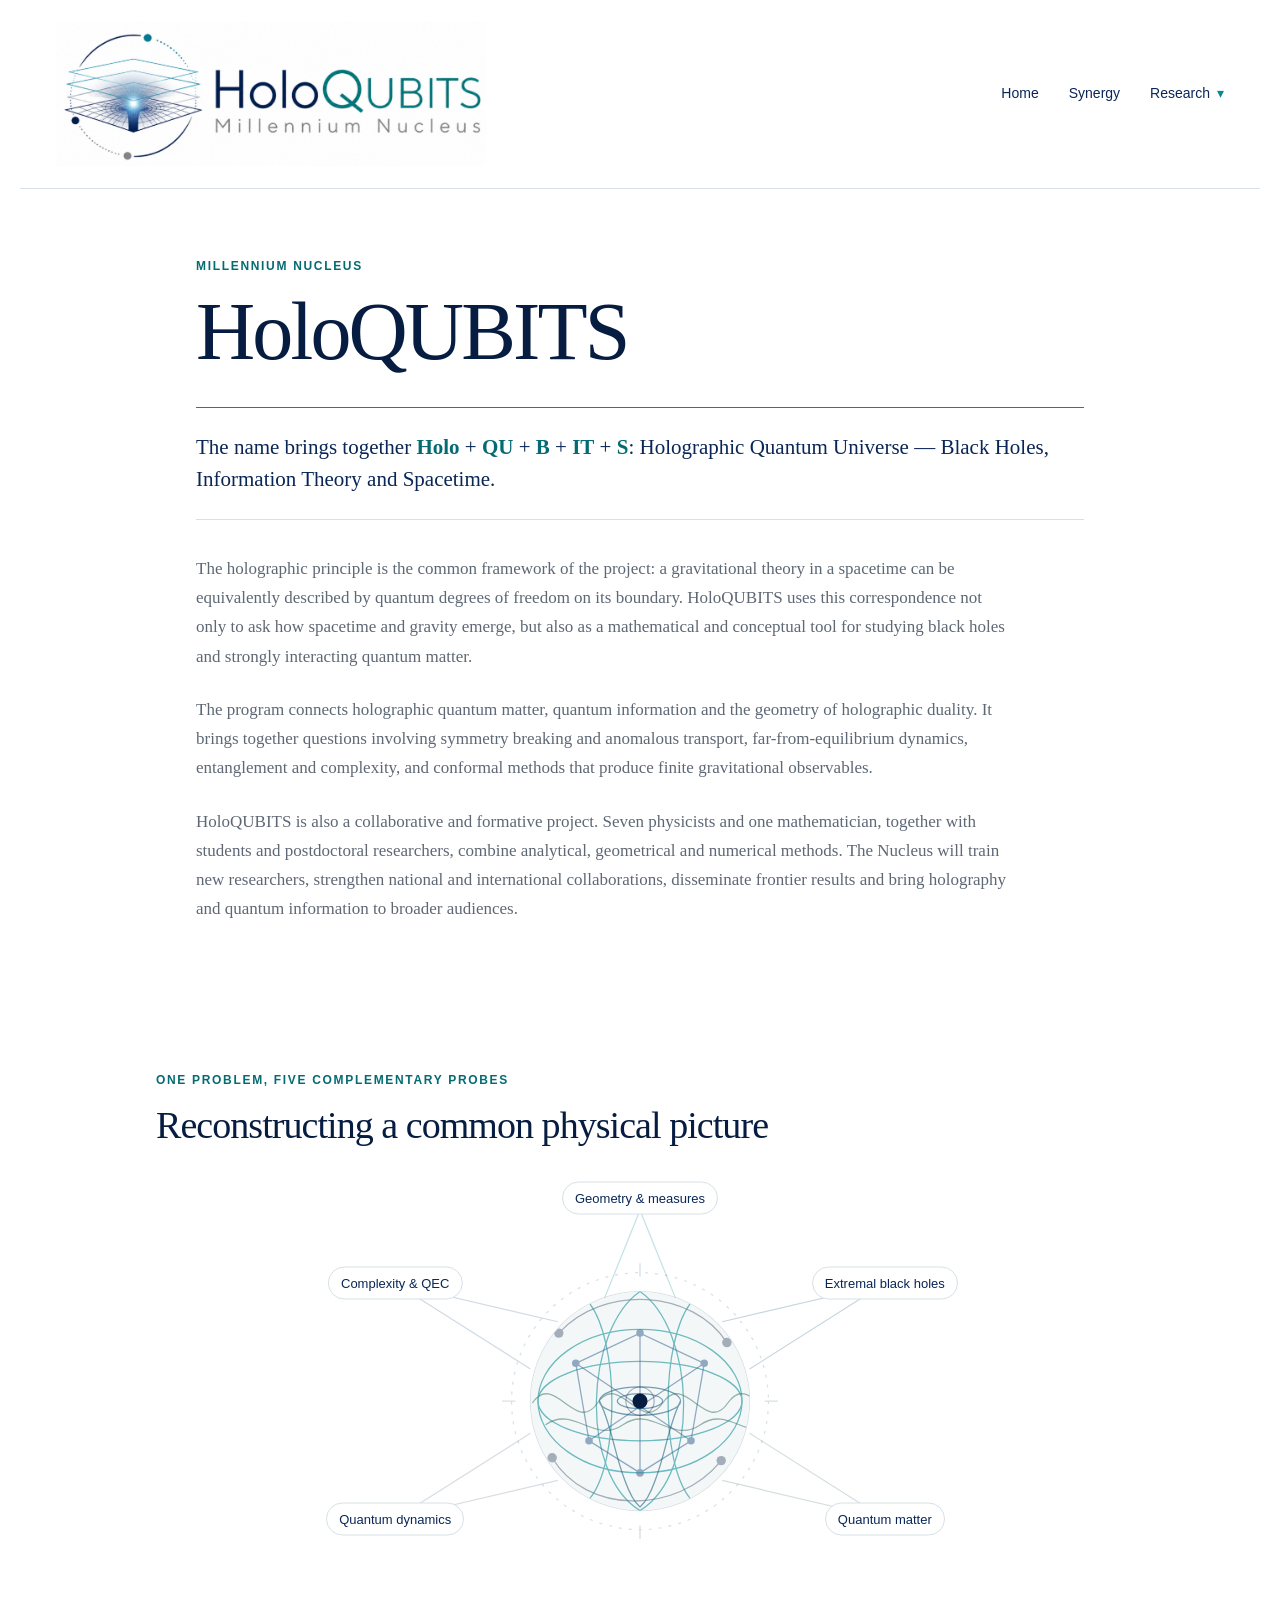
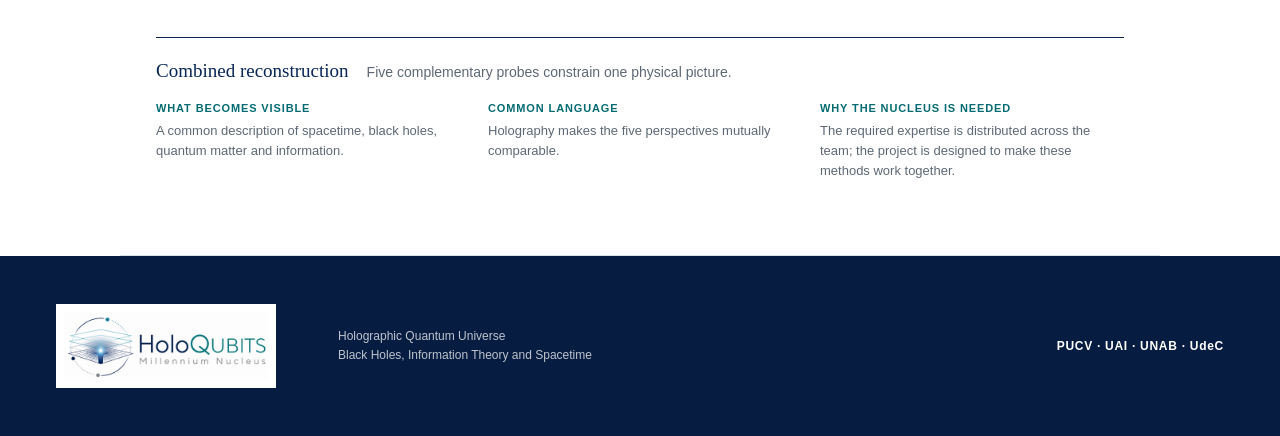
==== commit 094609d7: "Add files via upload" ====
--- a/index.html
+++ b/index.html
@@ -1,1558 +1,206 @@
 <!doctype html>
-<html lang="en" data-visualize-standalone>
+<html lang="en">
 <head>
-<meta charset="utf-8">
-<meta name="viewport" content="width=device-width, initial-scale=1">
-<meta name="referrer" content="no-referrer">
-<title>HoloQUBITS — Dynamic Research Synergy</title>
-<style>:root {
-  color-scheme: light dark;
-  background-color: transparent !important;
-
-  /* Agent-facing contract; keep in sync with SKILL.md. */
-  --background: var(
-    --main-surface-primary,
-    light-dark(rgb(255 255 255), rgb(24 24 24))
-  );
-  --foreground: light-dark(rgb(26 28 31), rgb(255 255 255));
-  --card: color-mix(in oklab, var(--foreground) 5%, transparent);
-  --card-foreground: var(--foreground);
-  --popover: light-dark(rgb(255 255 255), rgb(45 45 45));
-  --popover-foreground: var(--foreground);
-  --primary: light-dark(rgb(51 156 255), rgb(131 195 255));
-  --primary-foreground: light-dark(rgb(255 255 255), rgb(13 13 13));
-  --secondary: light-dark(rgb(255 255 255 / 96%), rgb(54 54 54 / 96%));
-  --secondary-foreground: var(--foreground);
-  --muted: color-mix(in srgb, var(--foreground) 10%, transparent);
-  --muted-foreground: light-dark(
-    rgb(26 28 31 / 49.4%),
-    rgb(255 255 255 / 49.8%)
-  );
-  --accent: light-dark(rgb(229 242 255), rgb(13 39 63));
-  --accent-foreground: var(--primary);
-  --destructive: light-dark(rgb(226 85 7), rgb(255 133 73));
-  --border: light-dark(rgb(26 28 31 / 8%), rgb(255 255 255 / 8.2%));
-  --input: light-dark(
-    rgb(26 28 31 / 11.8%),
-    color-mix(in oklab, rgb(0 0 0) 10%, transparent)
-  );
-  --ring: light-dark(rgb(51 156 255), rgb(131 195 255 / 76%));
-  --font-size-base: 14px;
-  --red: light-dark(rgb(186 38 35), rgb(250 66 62));
-  --green: light-dark(rgb(0 162 64), rgb(64 201 119));
-
-  /* Internal implementation variables; not part of the agent contract. */
-  --font-sans: -apple-system, system-ui, "Segoe UI", sans-serif;
-  --font-mono:
-    ui-monospace, SFMono-Regular, "SF Mono", Menlo, Consolas, "Liberation Mono",
-    monospace;
-  --font-size-normal: max(11px, var(--font-size-base));
-  --font-size-tooltip: calc(var(--font-size-base) - 1px);
-  --font-size-small: max(11px, calc(var(--font-size-base) - 2px));
-  --font-size-h1: calc(var(--font-size-normal) * 1.7142857143);
-  --font-size-h2: calc(var(--font-size-normal) * 1.4285714286);
-  --font-size-h3: calc(var(--font-size-normal) * 1.2857142857);
-  --font-weight-normal: 430;
-  --font-weight-medium: 500;
-  --line-height-normal: calc(var(--font-size-normal) * 1.5);
-  --line-height-tooltip: calc(var(--font-size-tooltip) * 1.4285714286);
-  --line-height-small: calc(var(--font-size-small) + 4px);
-  --radius: 10px;
-  --radius-sm: calc(var(--radius) * 0.6);
-  --radius-md: calc(var(--radius) * 0.8);
-  --radius-lg: var(--radius);
-  --radius-2xl: calc(var(--radius) * 1.6);
-  --radius-full: 9999px;
-  --shadow-sm: 0 1px 2px -1px rgb(0 0 0 / 8%);
-  --checkmark-image: url("data:image/svg+xml,%3Csvg xmlns='http://www.w3.org/2000/svg' viewBox='0 0 17 17'%3E%3Cpath d='M12.8961 3.64101C13.1297 3.41418 13.4984 3.37523 13.7779 3.56581C14.0571 3.75635 14.1554 4.11331 14.0299 4.41347L13.9615 4.53847L7.71151 13.7045C7.59411 13.8767 7.4063 13.9877 7.19881 14.0072C6.99136 14.0267 6.78564 13.9533 6.63826 13.806L2.88826 10.056L2.79842 9.9457C2.6192 9.67407 2.64927 9.30496 2.88826 9.06581C3.12738 8.82669 3.49647 8.79676 3.76815 8.97597L3.8785 9.06581L7.03084 12.2182L12.8053 3.74941L12.8961 3.64101Z'/%3E%3C/svg%3E");
-
-  /* Legacy aliases; not part of the current agent contract. */
-  --viz-bg: transparent;
-  --viz-panel: var(--card);
-  --viz-border: var(--border);
-  --viz-text: var(--foreground);
-  --viz-muted: var(--muted-foreground);
-  --viz-accent: var(--primary);
-  --viz-accent-text: var(--primary-foreground);
-  --viz-accent-bg: var(--accent);
-  --viz-font-size: var(--font-size-base);
-  --viz-warning: var(--destructive);
-  --color-background-primary: var(--background);
-  --color-text-primary: var(--foreground);
-  --color-border-secondary: var(--border);
-}
-
-:root[data-visualize-standalone] {
-  background-color: var(--background) !important;
-}
-
-/* Generic mobile code-block hosts provide light/dark mode but no series palette.
-   AppBlock hosts set all six variables themselves. */
-:root:not([data-app-block-surface]) {
-  --viz-series-1: var(--primary);
-  --viz-series-2: light-dark(#f3883b, #f59a56);
-  --viz-series-3: light-dark(#5dc977, #74d58b);
-  --viz-series-4: light-dark(#eb77b1, #f08fc0);
-  --viz-series-5: light-dark(#9b79ec, #aa91ef);
-  --viz-series-6: light-dark(#3ab9b1, #5acbc2);
-}
-
-:root[data-theme="light"] {
-  color-scheme: light;
-}
-
-:root[data-theme="dark"] {
-  color-scheme: dark;
-}
-
-* {
-  box-sizing: border-box;
-}
-
-html > body {
-  margin: 0;
-  padding: 5px;
-  color: var(--foreground);
-  background: transparent !important;
-  font-family: var(--font-sans);
-  font-size: var(--font-size-normal);
-  font-weight: var(--font-weight-normal);
-  line-height: var(--line-height-normal);
-}
-
-:root:not([data-app-block-surface]) > body {
-  padding: 12px;
-}
-
-a {
-  color: color-mix(in srgb, var(--viz-accent) 80%, var(--viz-text) 20%);
-  cursor: pointer;
-  font-weight: var(--font-weight-medium);
-  text-decoration: none;
-  text-underline-offset: 2px;
-}
-
-a:is(:hover, :focus-visible) {
-  text-decoration-line: underline;
-  text-decoration-style: dashed;
-  text-decoration-thickness: 0.5px;
-}
-
-h1,
-h2,
-h3,
-h4,
-h5,
-h6,
-p {
-  margin-block: 0;
-}
-
-h1 {
-  font-size: var(--font-size-h1);
-  font-weight: var(--font-weight-medium);
-  line-height: 1.25;
-}
-
-h2 {
-  font-size: var(--font-size-h2);
-  font-weight: var(--font-weight-medium);
-  line-height: 1.25;
-}
-
-h3,
-h4,
-h5,
-h6 {
-  font-size: var(--font-size-h3);
-  font-weight: var(--font-weight-medium);
-  line-height: 1.3;
-}
-
-b,
-strong,
-th {
-  font-weight: var(--font-weight-medium);
-}
-
-code:not(pre code) {
-  display: inline;
-  padding: 1px 6px;
-  border-radius: var(--radius-sm);
-  background: var(--muted);
-  font-family: var(--font-mono);
-  font-size: 0.92em;
-  overflow-wrap: anywhere;
-  -webkit-box-decoration-break: clone;
-  box-decoration-break: clone;
-  word-break: break-word;
-}
-
-.table-responsive {
-  width: 100%;
-  overflow-x: auto;
-  scrollbar-width: thin;
-}
-
-.table {
-  width: 100%;
-  border-collapse: collapse;
-  color: var(--foreground);
-  font: inherit;
-  text-align: start;
-}
-
-.table :is(th, td) {
-  padding-block: 10px;
-  padding-inline: 0 24px;
-  overflow-wrap: anywhere;
-  border-bottom: 1px solid var(--border);
-  text-align: start;
-  vertical-align: top;
-}
-
-.table-responsive > .table :is(th, td) {
-  overflow-wrap: break-word;
-}
-
-.table :is(th, td):last-child {
-  padding-inline-end: 0;
-}
-
-.table :is(caption, thead th) {
-  font-weight: 600;
-}
-
-.table thead th {
-  padding-block: 8px;
-  border-bottom-color: color-mix(in srgb, var(--foreground) 16%, transparent);
-}
-
-.table tbody tr:last-child :is(th, td) {
-  border-bottom: 0;
-}
-
-.table.table-sm :is(th, td) {
-  padding-block: 6px;
-}
-
-.table.table-sm :is(th, td):not(:last-child) {
-  padding-inline-end: 16px;
-}
-
-.table :is(.text-end, [align="right"]) {
-  text-align: end;
-  font-variant-numeric: tabular-nums;
-}
-
-.table :is(.text-center, [align="center"]) {
-  text-align: center;
-}
-
-.table .text-nowrap {
-  white-space: nowrap;
-}
-
-#widget {
-  display: flex;
-  flex-direction: column;
-  gap: 12px;
-  width: 100%;
-  padding: 0;
-  background: transparent !important;
-}
-
-.card {
-  min-width: 0;
-  padding: 12px;
-  overflow: hidden;
-  overflow-wrap: break-word;
-  border-radius: var(--radius-2xl);
-  color: var(--card-foreground);
-  background: var(--card);
-}
-
-#widget > :not(.card) {
-  width: 100% !important;
-  max-width: none !important;
-  margin: 0 !important;
-  padding: 0 !important;
-  border: 0 !important;
-  border-radius: 0 !important;
-  background: transparent !important;
-  box-shadow: none !important;
-}
-
-.tooltip {
-  position: fixed;
-  z-index: 50;
-  top: 0;
-  left: 0;
-  width: max-content;
-  max-width: min(
-    20rem,
-    var(--tooltip-available-width, calc(100vw - 10px)),
-    calc(100vw - 10px)
-  );
-  max-height: min(
-    var(--tooltip-available-height, calc(100vh - 10px)),
-    calc(100vh - 10px)
-  );
-  padding: 4px 8px;
-  border: 1px solid var(--border);
-  border-radius: var(--radius-lg);
-  color: var(--popover-foreground);
-  background: var(--popover);
-  box-shadow: none;
-  font-size: var(--font-size-tooltip);
-  line-height: var(--line-height-tooltip);
-  overflow-wrap: break-word;
-  white-space: normal;
-  pointer-events: none;
-  user-select: none;
-}
-
-/* The bundled tooltip runtime owns [data-tooltip]. AppBlock's CSS-only
-   pseudo-tooltip can widen dense grids even while hidden. */
-main [data-tooltip]::after {
-  content: none;
-}
-
-.viz-grid {
-  display: grid;
-  grid-template-columns: repeat(auto-fit, minmax(max(180px, 24%), 1fr));
-  gap: 10px;
-}
-
-.viz-stat {
-  display: flex;
-  flex-direction: column;
-  gap: 2px;
-}
-
-.viz-stat-value {
-  font-size: var(--font-size-h2);
-  font-weight: var(--font-weight-medium);
-  line-height: 1.25;
-}
-
-.viz-row {
-  display: flex;
-  flex-wrap: wrap;
-  align-items: center;
-  gap: 10px;
-}
-
-.viz-badge {
-  padding: 3px 8px;
-  border-radius: var(--radius-full);
-  color: var(--accent-foreground);
-  background: var(--accent);
-  font-weight: var(--font-weight-medium);
-}
-
-small,
-.text-small,
-.viz-badge {
-  font-size: var(--font-size-small);
-  line-height: var(--line-height-small);
-}
-
-.text-muted {
-  color: var(--muted-foreground);
-}
-
-.sr-only {
-  position: absolute;
-  width: 1px;
-  height: 1px;
-  padding: 0;
-  overflow: hidden;
-  clip: rect(0, 0, 0, 0);
-  white-space: nowrap;
-  border: 0;
-}
-
-.viz-controls {
-  display: flex;
-  flex-wrap: wrap;
-  align-items: center;
-  gap: 8px;
-}
-
-.viz-controls > .form-label {
-  display: grid;
-  min-width: min(100%, 260px);
-  flex: 1 1 280px;
-  grid-template-columns: minmax(0, 1fr) auto;
-  align-items: baseline;
-  gap: 2px 12px;
-  margin-bottom: 0;
-}
-
-.viz-controls > .form-label > :is(.form-control, .form-range, .form-select) {
-  grid-column: 1 / -1;
-}
-
-.btn,
-.form-check-input,
-.form-control,
-.form-range,
-.form-select {
-  font: inherit;
-}
-
-.btn {
-  appearance: button;
-  display: inline-flex;
-  inline-size: fit-content;
-  max-inline-size: 100%;
-  min-height: 28px;
-  align-items: center;
-  justify-content: center;
-  gap: 4px;
-  margin: 0;
-  padding: 0 8px;
-  -webkit-app-region: no-drag;
-  border: 1px solid var(--input);
-  border-radius: var(--radius-lg);
-  color: var(--secondary-foreground);
-  background: var(--secondary);
-  cursor: var(--cursor-interaction, pointer);
-  text-align: center;
-  text-decoration: none;
-  white-space: nowrap;
-  user-select: none;
-  -webkit-font-smoothing: antialiased;
-}
-
-.btn:is(.btn-block, .viz-tile) {
-  inline-size: 100%;
-}
-
-.btn.viz-tile {
-  min-width: 0;
-  overflow-wrap: anywhere;
-  white-space: normal;
-}
-
-a.btn {
-  cursor: pointer;
-  text-decoration: none;
-}
-
-.btn:not(:disabled):hover {
-  background: color-mix(in srgb, var(--foreground) 6%, var(--secondary));
-}
-
-.btn-primary {
-  border-color: transparent;
-  color: var(--interactive-label-primary-default, var(--primary-foreground));
-  background: var(--interactive-bg-primary-default, var(--foreground));
-  background-clip: padding-box;
-}
-
-.btn-primary .text-muted {
-  color: color-mix(
-    in srgb,
-    var(--interactive-label-primary-default, var(--primary-foreground)) 50%,
-    transparent
-  );
-}
-
-.btn-primary:not(:disabled):hover {
-  background: color-mix(in srgb, var(--foreground) 80%, transparent);
-  background-clip: padding-box;
-}
-
-.btn-ghost {
-  border-color: transparent;
-  color: var(--muted-foreground);
-  background: transparent;
-}
-
-.btn-ghost:not(:disabled):hover {
-  color: var(--foreground);
-  background: color-mix(in srgb, var(--foreground) 6%, var(--secondary));
-}
-
-.btn:disabled {
-  cursor: not-allowed;
-  opacity: 0.4;
-}
-
-[data-lucide] {
-  stroke-width: 1.6;
-}
-
-.form-label {
-  display: block;
-  margin-bottom: 6px;
-  color: var(--foreground);
-}
-
-.form-control {
-  display: block;
-  width: 100%;
-  min-height: 28px;
-  padding: 0 8px;
-  outline: none;
-  border: 1px solid var(--input);
-  border-radius: var(--radius-lg);
-  color: var(--foreground);
-  background: var(--secondary);
-}
-
-.form-control::placeholder {
-  color: var(--muted-foreground);
-}
-
-.form-control[type="file"] {
-  padding: 0;
-  overflow: hidden;
-  cursor: var(--cursor-interaction, pointer);
-}
-
-.form-control[type="file"]::file-selector-button {
-  min-height: 26px;
-  margin-right: 8px;
-  padding: 0 8px;
-  border: 0;
-  border-right: 1px solid var(--input);
-  color: var(--secondary-foreground);
-  background: var(--secondary);
-  cursor: inherit;
-  font: inherit;
-}
-
-.form-control[type="file"]:not(:disabled):hover::file-selector-button {
-  background: color-mix(in srgb, var(--foreground) 6%, var(--secondary));
-}
-
-.form-control-color[type="color"] {
-  width: 40px;
-  height: 28px;
-  padding: 3px;
-  cursor: var(--cursor-interaction, pointer);
-}
-
-.form-control-color[type="color"]::-webkit-color-swatch-wrapper {
-  padding: 0;
-}
-
-.form-control-color[type="color"]::-webkit-color-swatch {
-  border: 0;
-  border-radius: calc(var(--radius-lg) - 4px);
-}
-
-textarea.form-control {
-  height: auto;
-  min-height: 72px;
-  padding: 8px 10px;
-  resize: vertical;
-}
-
-.form-control:focus-visible {
-  border-color: var(--ring);
-  box-shadow: inset 0 0 0 1px var(--ring);
-}
-
-.form-control:disabled,
-.form-select:disabled {
-  cursor: not-allowed;
-  opacity: 0.4;
-}
-
-.form-select {
-  appearance: none;
-  display: block;
-  width: 100%;
-  min-height: 28px;
-  margin: 0;
-  padding: 0 32px 0 8px;
-  outline: none;
-  border: 1px solid var(--input);
-  border-radius: var(--radius-lg);
-  color: var(--foreground);
-  background-color: var(--secondary);
-  background-image:
-    linear-gradient(45deg, transparent 50%, var(--muted-foreground) 50%),
-    linear-gradient(135deg, var(--muted-foreground) 50%, transparent 50%);
-  background-position:
-    calc(100% - 14px) 50%,
-    calc(100% - 10px) 50%;
-  background-repeat: no-repeat;
-  background-size: 4px 4px;
-  cursor: var(--cursor-interaction, default);
-}
-
-.form-select:not(:disabled):hover {
-  background-color: color-mix(in srgb, var(--foreground) 6%, var(--secondary));
-}
-
-.form-select:focus-visible {
-  border-color: var(--ring);
-  box-shadow: inset 0 0 0 1px var(--ring);
-}
-
-.form-check {
-  display: flex;
-  min-height: 20px;
-  align-items: center;
-  gap: 6px;
-}
-
-.form-check-input {
-  appearance: none;
-  width: 14px;
-  height: 14px;
-  flex: 0 0 auto;
-  margin: 0;
-  border: 1px solid var(--input);
-  color: var(--primary-foreground);
-  background-color: transparent;
-  cursor: var(--cursor-interaction, default);
-  transition:
-    background-color 150ms,
-    border-color 150ms,
-    box-shadow 150ms;
-}
-
-.form-check:not(.form-switch) .form-check-input[type="checkbox"] {
-  border-color: var(--input);
-  border-radius: var(--radius-sm);
-  background-color: var(--secondary);
-  box-shadow: var(--shadow-sm);
-}
-
-.form-check:not(.form-switch)
-  .form-check-input:not(:disabled):not(:checked):hover {
-  background-color: var(--card);
-}
-
-.form-check:not(.form-switch) .form-check-input[type="checkbox"]:checked {
-  border-color: var(--primary);
-  background-color: var(--primary);
-}
-
-.form-check:not(.form-switch)
-  .form-check-input[type="checkbox"]:checked::before {
-  display: block;
-  width: 100%;
-  height: 100%;
-  background: var(--primary-foreground);
-  content: "";
-  mask: var(--checkmark-image) center / 12px 12px no-repeat;
-}
-
-.form-check-input[type="radio"] {
-  width: 14px;
-  height: 14px;
-  border-radius: var(--radius-full);
-}
-
-.form-check-input[type="radio"]:checked {
-  border: 2px solid var(--primary);
-  background:
-    radial-gradient(circle, var(--primary-foreground) 0 2.5px, transparent 3px),
-    var(--primary);
-}
-
-.form-check:not(.form-switch) .form-check-input:focus-visible {
-  outline: 2px solid var(--ring);
-  outline-offset: 2px;
-}
-
-.form-check:not(.form-switch) .form-check-input:disabled {
-  cursor: not-allowed;
-  pointer-events: none;
-}
-
-.form-check:not(.form-switch) .form-check-input:disabled + .form-check-label {
-  cursor: not-allowed;
-}
-
-.form-switch .form-check-input:disabled,
-.form-switch .form-check-input:disabled + .form-check-label {
-  cursor: not-allowed;
-  opacity: 0.6;
-}
-
-.form-check-label {
-  color: var(--foreground);
-  cursor: var(--cursor-interaction, default);
-}
-
-.form-switch .form-check-input {
-  position: relative;
-  width: 32px;
-  height: 20px;
-  border: 0;
-  border-radius: var(--radius-full);
-  background: var(--muted);
-  box-shadow: none;
-  transition: background-color 200ms cubic-bezier(0, 0, 0.2, 1);
-}
-
-.form-switch .form-check-input::before {
-  position: absolute;
-  top: 50%;
-  left: 0;
-  width: 16px;
-  height: 16px;
-  box-sizing: border-box;
-  border: 1px solid light-dark(var(--primary-foreground), var(--foreground));
-  border-radius: var(--radius-full);
-  background: light-dark(var(--primary-foreground), var(--foreground));
-  box-shadow: var(--shadow-sm);
-  content: "";
-  transform: translate(2px, -50%);
-  transition: transform 200ms cubic-bezier(0, 0, 0.2, 1);
-}
-
-.form-switch .form-check-input:checked {
-  background: var(--primary);
-}
-
-.form-switch .form-check-input:checked::before {
-  transform: translate(14px, -50%);
-}
-
-.form-switch .form-check-input:focus-visible {
-  box-shadow: 0 0 0 2px var(--ring);
-}
-
-.form-range {
-  appearance: none;
-  display: block;
-  width: 100%;
-  height: 28px;
-  flex: 1;
-  margin: 0;
-  padding: 0;
-  outline: none;
-  border: 0;
-  accent-color: var(--primary);
-  background: linear-gradient(
-      color-mix(in srgb, var(--foreground) 7%, transparent),
-      color-mix(in srgb, var(--foreground) 7%, transparent)
-    )
-    center / 100% 2px no-repeat;
-}
-
-.form-range::-webkit-slider-runnable-track {
-  height: 28px;
-  background: transparent;
-}
-
-.form-range::-webkit-slider-thumb {
-  appearance: none;
-  width: 20px;
-  height: 20px;
-  margin-top: 4px;
-  border: 1px solid var(--border);
-  border-radius: var(--radius-full);
-  background: light-dark(var(--primary-foreground), var(--foreground));
-}
-
-.form-range:focus-visible::-webkit-slider-thumb {
-  border-color: var(--ring);
-  box-shadow: inset 0 0 0 1px var(--ring);
-}
-
-.form-range::-moz-range-track {
-  height: 28px;
-  background: transparent;
-}
-
-.form-range::-moz-range-thumb {
-  width: 20px;
-  height: 20px;
-  border: 1px solid var(--border);
-  border-radius: var(--radius-full);
-  background: light-dark(var(--primary-foreground), var(--foreground));
-}
-
-.form-range:focus-visible::-moz-range-thumb {
-  border-color: var(--ring);
-  box-shadow: inset 0 0 0 1px var(--ring);
-}
-
-.form-range:disabled {
-  cursor: not-allowed;
-  opacity: 0.4;
-}
-
-.btn:not(.btn-primary, .viz-tile):is(
-    [aria-pressed="true"],
-    [aria-selected="true"],
-    .is-selected
-  ) {
-  border-color: var(--primary);
-  color: var(--primary-foreground);
-  background: var(--primary);
-}
-
-.btn.viz-tile:is([aria-pressed="true"], [aria-selected="true"], .is-selected) {
-  border-color: var(--primary);
-  box-shadow: inset 0 0 0 1px var(--primary);
-}
-
-.btn:focus-visible {
-  outline: 2px solid var(--ring);
-  outline-offset: 2px;
-}
-
-svg {
-  display: block;
-  max-width: 100%;
-  height: auto;
-}
-
-#widget > svg {
-  width: 100%;
-}
-
-.text-warning,
-.text-destructive {
-  color: var(--destructive);
-}
-</style>
+  <meta charset="utf-8">
+  <meta name="viewport" content="width=device-width, initial-scale=1">
+  <title>HoloQUBITS | Millennium Nucleus</title>
+  <meta name="description" content="Holographic Quantum Universe: Black Holes, Information Theory and Spacetime.">
+  <link rel="stylesheet" href="assets/style.css">
+  <style>
+    .reconstruction-section{max-width:1040px;margin:0 auto;padding:62px 36px 74px;border-bottom:1px solid var(--line)}
+    .reconstruction-section>h2{max-width:760px;margin:0;color:var(--deep);font-family:Georgia,"Times New Roman",serif;font-size:38px;font-weight:400;letter-spacing:-.025em;line-height:1.08}
+    .reconstruction-stage{position:relative;width:100%;max-width:680px;margin:18px auto 0}
+    .reconstruction-stage svg{display:block;width:100%;height:auto;overflow:visible}
+    .reconstruction-reference{color:var(--line)}
+    .reconstruction-reference circle{fill:none;stroke:currentColor;stroke-width:1.2;vector-effect:non-scaling-stroke}
+    .reconstruction-reference circle:nth-child(2){stroke-dasharray:3 7}
+    .reconstruction-reference path{fill:none;stroke:currentColor;stroke-width:1.4;vector-effect:non-scaling-stroke}
+    .reconstruction-ray{color:var(--series);opacity:.24;transition:opacity 180ms ease}
+    .reconstruction-ray path{fill:none;stroke:currentColor;stroke-width:1.2;vector-effect:non-scaling-stroke}
+    .reconstruction-ray.is-selected{opacity:.9}
+    .reconstruction-ray.is-selected path{stroke-width:2.2}
+    .ray-geometry,.feature-geometry{--series:#078a94}.ray-blackholes,.feature-blackholes{--series:#145b7a}.ray-matter,.feature-matter{--series:#4b7d75}.ray-dynamics,.feature-dynamics{--series:#657589}.ray-qit,.feature-qit{--series:#426c96}
+    .reconstruction-object-field{fill:#f3f7f8}
+    .reconstruction-feature{color:var(--series);fill:none;stroke:currentColor;stroke-width:1.35;opacity:.56;transition:opacity 180ms ease}
+    .reconstruction-feature circle{fill:currentColor;stroke:none}
+    .reconstruction-feature.is-selected{opacity:1;stroke-width:2.3}
+    .reconstruction-feature.is-muted{opacity:.1}
+    .reconstruction-core{color:var(--deep)}
+    .reconstruction-core circle:first-child{fill:currentColor}.reconstruction-core circle:last-child{fill:none;stroke:currentColor;stroke-width:1.2;opacity:.35}
+    .reconstruction-probe{position:absolute;padding:8px 12px;color:var(--navy);background:#fff;border:1px solid var(--line);border-radius:999px;font:inherit;font-size:13px;cursor:pointer;transform:translate(-50%,-50%);white-space:nowrap;transition:color 150ms ease,border-color 150ms ease,background-color 150ms ease}
+    .reconstruction-probe:hover,.reconstruction-probe:focus-visible,.reconstruction-probe[aria-pressed="true"]{color:var(--teal-dark);background:#f3f7f8;border-color:var(--teal)}
+    .probe-geometry{left:50%;top:7%}.probe-blackholes{left:86%;top:25%}.probe-matter{left:86%;top:75%}.probe-dynamics{left:14%;top:75%}.probe-qit{left:14%;top:25%}
+    .reconstruction-detail{padding:22px 0 0;border-top:1px solid var(--navy)}
+    .reconstruction-detail-heading{display:flex;align-items:baseline;gap:18px}.reconstruction-detail-heading strong{color:var(--navy);font-family:Georgia,"Times New Roman",serif;font-size:19px;font-weight:400}.reconstruction-detail-heading span{color:var(--muted);font-size:14px}
+    .reconstruction-detail-grid{display:grid;grid-template-columns:repeat(3,minmax(0,1fr));gap:28px;margin-top:20px}.reconstruction-detail-grid p{margin:0}.reconstruction-detail-grid strong{display:block;margin-bottom:7px;color:var(--teal-dark);font-size:11px;letter-spacing:.08em;text-transform:uppercase}.reconstruction-detail-grid span{display:block;color:var(--muted);font-size:13px;line-height:1.55}
+    @media(max-width:900px){.reconstruction-section{padding:56px 26px 66px}}
+    @media(max-width:620px){.reconstruction-section{padding:50px 18px 58px}.reconstruction-section>h2{font-size:34px}.reconstruction-stage{display:grid;grid-template-columns:repeat(2,minmax(0,1fr));gap:8px;max-width:none}.reconstruction-stage svg{grid-column:1/-1}.reconstruction-probe{position:static;width:100%;transform:none;white-space:normal}.reconstruction-detail{margin-top:24px}.reconstruction-detail-heading{display:block}.reconstruction-detail-heading span{display:block;margin-top:8px;line-height:1.5}.reconstruction-detail-grid{grid-template-columns:1fr;gap:18px}}
+  </style>
 </head>
-<body>
-<div id="holoqubits-synergy-profiles">
-  <div class="flow-head text-small text-muted" aria-hidden="true">
-    <span>Team expertise →</span>
-    <span>Research areas →</span>
-    <span>Research scope</span>
-  </div>
-
-  <div class="flow-stage">
-    <svg class="flow-svg" role="img" aria-labelledby="flow-title flow-desc">
-      <title id="flow-title">HoloQUBITS research synergy flow</title>
-      <desc id="flow-desc">Researchers and their expertise connect to five research areas. The right column summarizes the scope of each area.</desc>
-      <g class="edge-layer"></g>
-    </svg>
-    <div class="node-layer"></div>
-  </div>
-
-  <div class="card profile-panel is-empty" aria-live="polite">
-    <div class="profile-media">
-      <img class="profile-photo" alt="" hidden>
-      <div class="profile-initials" aria-hidden="true">HQ</div>
-    </div>
-    <div class="profile-copy">
-      <div class="profile-name">How to read it</div>
-      <div class="profile-role text-small text-muted"></div>
-      <div class="profile-text">Read from left to right: each researcher connects to the areas in which they contribute, and the right column summarizes the scope of each area. Pass the mouse over a researcher or research area to isolate its pathways and update this panel. On a phone, tap once to select and tap the same item again to reset.</div>
-    </div>
-  </div>
-</div>
-
-<style>
-  :root {
-    color-scheme: light;
-    background: #ffffff !important;
-    --background: #ffffff;
-    --foreground: #18202b;
-    --card: rgb(9 38 87 / 4.5%);
-    --card-foreground: #18202b;
-    --popover: #ffffff;
-    --popover-foreground: #18202b;
-    --primary: #078a94;
-    --primary-foreground: #ffffff;
-    --secondary: #ffffff;
-    --secondary-foreground: #092657;
-    --muted: rgb(9 38 87 / 7%);
-    --muted-foreground: #5e6875;
-    --accent: #edf7f7;
-    --accent-foreground: #056b73;
-    --border: #d7e0e4;
-    --input: #cbd7dc;
-    --ring: #078a94;
-    --font-sans: Arial, Helvetica, sans-serif;
-    --viz-series-1: #0b789e;
-    --viz-series-2: #078a94;
-    --viz-series-3: #4e7f73;
-    --viz-series-4: #325f87;
-    --viz-series-5: #6577a4;
-  }
-
-  html,
-  html > body {
-    background: #ffffff !important;
-    overflow: hidden;
-  }
-
-  :root:not([data-app-block-surface]) > body {
-    padding: 0;
-  }
-
-  #holoqubits-synergy-profiles {
-    width: 100%;
-    color: var(--foreground);
-  }
-
-  #holoqubits-synergy-profiles .flow-head {
-    display: grid;
-    grid-template-columns: 30% 34% 36%;
-    padding: 0 4px 10px;
-  }
-
-  #holoqubits-synergy-profiles .flow-stage {
-    position: relative;
-    width: 100%;
-    min-height: 0;
-    border-top: 1px solid var(--border);
-    border-bottom: 1px solid var(--border);
-  }
-
-  #holoqubits-synergy-profiles .flow-svg,
-  #holoqubits-synergy-profiles .node-layer {
-    position: absolute;
-    inset: 0;
-    display: block;
-    width: 100%;
-    height: 100%;
-  }
-
-  #holoqubits-synergy-profiles .flow-svg {
-    overflow: hidden;
-  }
-
-  #holoqubits-synergy-profiles .node-layer {
-    pointer-events: none;
-  }
-
-  #holoqubits-synergy-profiles .flow-edge {
-    fill: none;
-    stroke-width: 3;
-    opacity: 0.27;
-    vector-effect: non-scaling-stroke;
-    transition: opacity 180ms ease, stroke-width 180ms ease;
-  }
-
-  #holoqubits-synergy-profiles .flow-edge.outcome-edge {
-    stroke-width: 7;
-    opacity: 0.5;
-  }
-
-  #holoqubits-synergy-profiles .flow-edge[data-topic="holography"] {
-    stroke: var(--viz-series-1);
-  }
-
-  #holoqubits-synergy-profiles .flow-edge[data-topic="geometry"] {
-    stroke: var(--viz-series-2);
-  }
-
-  #holoqubits-synergy-profiles .flow-edge[data-topic="black-holes"] {
-    stroke: var(--viz-series-3);
-  }
-
-  #holoqubits-synergy-profiles .flow-edge[data-topic="qft"] {
-    stroke: var(--viz-series-4);
-  }
-
-  #holoqubits-synergy-profiles .flow-edge[data-topic="qit"] {
-    stroke: var(--viz-series-5);
-  }
-
-  #holoqubits-synergy-profiles .flow-edge.is-muted {
-    opacity: 0.035;
-  }
-
-  #holoqubits-synergy-profiles .flow-edge.is-active {
-    stroke-width: 5;
-    opacity: 0.95;
-  }
-
-  #holoqubits-synergy-profiles .flow-edge.outcome-edge.is-active {
-    stroke-width: 9;
-  }
-
-  #holoqubits-synergy-profiles .node-slot {
-    position: absolute;
-    z-index: 1;
-    box-sizing: border-box;
-    pointer-events: auto;
-    transition: opacity 180ms ease;
-  }
-
-  #holoqubits-synergy-profiles .node-slot.is-muted {
-    opacity: 0.18;
-  }
-
-  #holoqubits-synergy-profiles .topic-slot,
-  #holoqubits-synergy-profiles .outcome-slot {
-    --topic-color: var(--viz-series-1);
-    padding-left: 7px;
-    border-left: 5px solid var(--topic-color);
-  }
-
-  #holoqubits-synergy-profiles .topic-slot .btn {
-    min-height: 56px;
-    padding: 5px 8px;
-    line-height: 1.25;
-    text-align: left;
-    white-space: normal;
-  }
-
-  #holoqubits-synergy-profiles .topic-slot[data-topic="geometry"],
-  #holoqubits-synergy-profiles .outcome-slot[data-topic="geometry"] {
-    --topic-color: var(--viz-series-2);
-  }
-
-  #holoqubits-synergy-profiles .topic-slot[data-topic="black-holes"],
-  #holoqubits-synergy-profiles .outcome-slot[data-topic="black-holes"] {
-    --topic-color: var(--viz-series-3);
-  }
-
-  #holoqubits-synergy-profiles .topic-slot[data-topic="qft"],
-  #holoqubits-synergy-profiles .outcome-slot[data-topic="qft"] {
-    --topic-color: var(--viz-series-4);
-  }
-
-  #holoqubits-synergy-profiles .topic-slot[data-topic="qit"],
-  #holoqubits-synergy-profiles .outcome-slot[data-topic="qit"] {
-    --topic-color: var(--viz-series-5);
-  }
-
-  #holoqubits-synergy-profiles .outcome-slot {
-    display: flex;
-    align-items: center;
-    line-height: 1.35;
-    font-weight: 500;
-  }
-
-  #holoqubits-synergy-profiles .profile-panel {
-    display: grid;
-    grid-template-columns: 78px minmax(0, 1fr);
-    gap: 16px;
-    align-items: center;
-    margin-top: 14px;
-  }
-
-  #holoqubits-synergy-profiles .profile-panel.is-empty {
-    grid-template-columns: 1fr;
-  }
-
-  #holoqubits-synergy-profiles .profile-panel.is-empty .profile-media {
-    display: none;
-  }
-
-  #holoqubits-synergy-profiles .profile-media {
-    width: 78px;
-    height: 88px;
-    overflow: hidden;
-    border-radius: 6px;
-    background: color-mix(in srgb, var(--viz-series-1) 18%, var(--card));
-  }
-
-  #holoqubits-synergy-profiles .profile-photo,
-  #holoqubits-synergy-profiles .profile-initials {
-    width: 100%;
-    height: 100%;
-  }
-
-  #holoqubits-synergy-profiles .profile-photo {
-    display: block;
-    object-fit: cover;
-  }
-
-  #holoqubits-synergy-profiles .profile-photo[hidden],
-  #holoqubits-synergy-profiles .profile-initials[hidden] {
-    display: none;
-  }
-
-  #holoqubits-synergy-profiles .profile-initials {
-    display: grid;
-    place-items: center;
-    font-weight: 500;
-  }
-
-  #holoqubits-synergy-profiles .profile-name {
-    font-weight: 500;
-  }
-
-  #holoqubits-synergy-profiles .profile-role {
-    margin-top: 3px;
-  }
-
-  #holoqubits-synergy-profiles .profile-text {
-    margin-top: 7px;
-    color: var(--card-foreground);
-  }
-
-  #holoqubits-synergy-profiles .profile-links {
-    display: block;
-    margin-top: 6px;
-    color: var(--muted-foreground);
-  }
-
-  @media (max-width: 780px) {
-    #holoqubits-synergy-profiles .flow-head {
-      grid-template-columns: 31% 35% 34%;
-    }
-
-    #holoqubits-synergy-profiles .flow-edge {
-      stroke-width: 1.5;
-    }
-
-    #holoqubits-synergy-profiles .flow-edge.outcome-edge {
-      stroke-width: 3.5;
-    }
-
-    #holoqubits-synergy-profiles .flow-edge.is-active {
-      stroke-width: 2.5;
-    }
-
-    #holoqubits-synergy-profiles .flow-edge.outcome-edge.is-active {
-      stroke-width: 5;
-    }
-
-    #holoqubits-synergy-profiles .topic-slot .btn {
-      min-height: 46px;
-      padding: 4px 6px;
-    }
-  }
-
-  @media (prefers-reduced-motion: reduce) {
-    #holoqubits-synergy-profiles .flow-edge,
-    #holoqubits-synergy-profiles .node-slot {
-      transition: none;
-    }
-  }
-</style>
-
-<script>
-  (() => {
-    const root = document.getElementById("holoqubits-synergy-profiles");
-    const stage = root.querySelector(".flow-stage");
-    const svg = root.querySelector(".flow-svg");
-    const edgeLayer = root.querySelector(".edge-layer");
-    const nodeLayer = root.querySelector(".node-layer");
-    const profilePanel = root.querySelector(".profile-panel");
-    const profilePhoto = root.querySelector(".profile-photo");
-    const profileInitials = root.querySelector(".profile-initials");
-    const profileName = root.querySelector(".profile-name");
-    const profileRole = root.querySelector(".profile-role");
-    const profileText = root.querySelector(".profile-text");
-    const ns = "http://www.w3.org/2000/svg";
-
-    const members = [
-      {
-        id: "om",
-        full: "Olivera Mišković",
-        mobile: "Olivera",
-        role: "Director · PUCV",
-        bio: "Works on geometric renormalization, black holes, holography and quantum field theory.",
-        photo: "images/olivera-miskovic.jpg"
-      },
-      {
-        id: "am",
-        full: "Ayan Mukhopadhyay",
-        mobile: "Ayan",
-        role: "Alternate Director · PUCV",
-        bio: "Works on nonequilibrium holography, strongly coupled matter and quantum information.",
-        photo: "images/ayan-mukhopadhyay.jpg"
-      },
-      {
-        id: "ga",
-        full: "Georgios Anastasiou",
-        mobile: "Georgios",
-        role: "Principal Investigator · UAI",
-        bio: "Works on conformal renormalization, entanglement and higher-curvature gravity.",
-        photo: "images/georgios-anastasiou.jpg"
-      },
-      {
-        id: "ia",
-        full: "Ignacio J. Araya",
-        mobile: "Ignacio",
-        role: "Principal Investigator · UNAB",
-        bio: "Works on holography, conformal methods and quantum-information measures.",
-        photo: "images/ignacio-araya.jpg"
-      },
-      {
-        id: "cc",
-        full: "Cristóbal Corral",
-        mobile: "Cristóbal",
-        role: "Principal Investigator · UAI",
-        bio: "Works on gravity, gauge theory, topology and supergravity solutions.",
-        photo: "images/cristobal-corral.jpg"
-      },
-      {
-        id: "rg",
-        full: "Radouane Gannouji",
-        mobile: "Radouane",
-        role: "Principal Investigator · PUCV",
-        bio: "Works on extremal black holes, stability, numerical relativity and information dynamics.",
-        photo: "images/radouane-gannouji.jpg"
-      },
-      {
-        id: "ro",
-        full: "Rodrigo Olea",
-        mobile: "Rodrigo",
-        role: "Principal Investigator · PUCV",
-        bio: "Works on conformal geometry, gravitational charges and black-hole thermodynamics.",
-        photo: "images/rodrigo-olea.jpg"
-      },
-      {
-        id: "ds",
-        full: "Dominique Spehner",
-        mobile: "Dominique",
-        role: "Principal Investigator · UdeC",
-        bio: "Works on quantum-information geometry, correlations, metrology and open quantum systems.",
-        photo: "images/dominique-spehner.jpg"
+<body data-root=".">
+  <div id="site-header"></div>
+  <main>
+    <section class="home-intro">
+      <p class="kicker">Millennium Nucleus</p>
+      <h1>HoloQUBITS</h1>
+      <p class="name-explanation">The name brings together <strong>Holo</strong> + <strong>QU</strong> + <strong>B</strong> + <strong>IT</strong> + <strong>S</strong>: <em>Holographic Quantum Universe — Black Holes, Information Theory and Spacetime.</em></p>
+      <div class="home-copy">
+        <p>The holographic principle is the common framework of the project: a gravitational theory in a spacetime can be equivalently described by quantum degrees of freedom on its boundary. HoloQUBITS uses this correspondence not only to ask how spacetime and gravity emerge, but also as a mathematical and conceptual tool for studying black holes and strongly interacting quantum matter.</p>
+        <p>The program connects holographic quantum matter, quantum information and the geometry of holographic duality. It brings together questions involving symmetry breaking and anomalous transport, far-from-equilibrium dynamics, entanglement and complexity, and conformal methods that produce finite gravitational observables.</p>
+        <p>HoloQUBITS is also a collaborative and formative project. Seven physicists and one mathematician, together with students and postdoctoral researchers, combine analytical, geometrical and numerical methods. The Nucleus will train new researchers, strengthen national and international collaborations, disseminate frontier results and bring holography and quantum information to broader audiences.</p>
+      </div>
+    </section>
+
+    <section class="reconstruction-section" aria-labelledby="reconstruction-title">
+      <p class="kicker">One problem, five complementary probes</p>
+      <h2 id="reconstruction-title">Reconstructing a common physical picture</h2>
+
+      <div class="reconstruction-stage">
+        <svg viewBox="0 0 720 500" role="img" aria-labelledby="reconstruction-svg-title reconstruction-svg-desc">
+          <title id="reconstruction-svg-title">Tomographic reconstruction of the holographic quantum universe</title>
+          <desc id="reconstruction-svg-desc">Five complementary research perspectives probe one central object and constrain different features of the common reconstruction.</desc>
+          <defs><clipPath id="reconstruction-disc"><circle cx="360" cy="250" r="116"></circle></clipPath></defs>
+
+          <g class="reconstruction-reference" aria-hidden="true">
+            <circle cx="360" cy="250" r="116"></circle><circle cx="360" cy="250" r="136"></circle>
+            <path d="M360 104 L360 118 M506 250 L492 250 M360 396 L360 382 M214 250 L228 250"></path>
+          </g>
+          <g class="reconstruction-ray ray-geometry" data-id="geometry"><path d="M360 48 L322 142 M360 48 L398 142"></path></g>
+          <g class="reconstruction-ray ray-blackholes" data-id="blackholes"><path d="M618 126 L447 166 M618 126 L476 216"></path></g>
+          <g class="reconstruction-ray ray-matter" data-id="matter"><path d="M618 374 L476 284 M618 374 L447 334"></path></g>
+          <g class="reconstruction-ray ray-dynamics" data-id="dynamics"><path d="M102 374 L244 284 M102 374 L273 334"></path></g>
+          <g class="reconstruction-ray ray-qit" data-id="qit"><path d="M102 126 L244 216 M102 126 L273 166"></path></g>
+
+          <g clip-path="url(#reconstruction-disc)">
+            <circle class="reconstruction-object-field" cx="360" cy="250" r="116"></circle>
+            <g class="reconstruction-feature feature-geometry" data-id="geometry">
+              <ellipse cx="360" cy="250" rx="108" ry="42"></ellipse><ellipse cx="360" cy="250" rx="108" ry="76"></ellipse>
+              <path d="M360 134 C302 174 295 326 360 366"></path><path d="M360 134 C418 174 425 326 360 366"></path>
+              <path d="M307 147 C337 187 339 313 307 353"></path><path d="M413 147 C383 187 381 313 413 353"></path>
+            </g>
+            <g class="reconstruction-feature feature-matter" data-id="matter">
+              <path d="M246 252 C269 218 292 286 315 252 C338 218 361 286 384 252 C407 218 430 286 453 252 C476 218 499 286 522 252"></path>
+              <path d="M260 275 C290 254 312 296 342 275 C372 254 394 296 424 275 C454 254 476 296 506 275"></path>
+            </g>
+            <g class="reconstruction-feature feature-qit" data-id="qit">
+              <path d="M292 210 L360 178 L428 210 L414 292 L360 326 L306 292 Z"></path>
+              <path d="M292 210 L414 292 M428 210 L306 292 M360 178 L360 326"></path>
+              <circle cx="292" cy="210" r="4"></circle><circle cx="360" cy="178" r="4"></circle><circle cx="428" cy="210" r="4"></circle>
+              <circle cx="414" cy="292" r="4"></circle><circle cx="360" cy="326" r="4"></circle><circle cx="306" cy="292" r="4"></circle>
+            </g>
+            <g class="reconstruction-feature feature-blackholes" data-id="blackholes">
+              <ellipse cx="360" cy="250" rx="43" ry="15"></ellipse><ellipse cx="360" cy="250" rx="24" ry="8"></ellipse>
+              <path d="M317 250 C329 272 333 306 344 334 C349 348 354 357 360 362 C366 357 371 348 376 334 C387 306 391 272 403 250"></path>
+            </g>
+            <g class="reconstruction-feature feature-dynamics" data-id="dynamics">
+              <path d="M274 178 C322 126 416 132 452 188"></path><path d="M446 313 C398 372 302 369 267 310"></path>
+              <circle cx="274" cy="178" r="5"></circle><circle cx="452" cy="188" r="5"></circle><circle cx="446" cy="313" r="5"></circle><circle cx="267" cy="310" r="5"></circle>
+            </g>
+          </g>
+          <g class="reconstruction-core" aria-hidden="true"><circle cx="360" cy="250" r="8"></circle><circle cx="360" cy="250" r="15"></circle></g>
+        </svg>
+
+        <button type="button" class="reconstruction-probe probe-geometry" data-id="geometry" aria-pressed="false">Geometry &amp; measures</button>
+        <button type="button" class="reconstruction-probe probe-blackholes" data-id="blackholes" aria-pressed="false">Extremal black holes</button>
+        <button type="button" class="reconstruction-probe probe-matter" data-id="matter" aria-pressed="false">Quantum matter</button>
+        <button type="button" class="reconstruction-probe probe-dynamics" data-id="dynamics" aria-pressed="false">Quantum dynamics</button>
+        <button type="button" class="reconstruction-probe probe-qit" data-id="qit" aria-pressed="false">Complexity &amp; QEC</button>
+      </div>
+
+      <div class="reconstruction-detail" aria-live="polite">
+        <div class="reconstruction-detail-heading"><strong id="reconstruction-selected">Combined reconstruction</strong><span id="reconstruction-role">Five complementary probes constrain one physical picture.</span></div>
+        <div class="reconstruction-detail-grid">
+          <p><strong>What becomes visible</strong><span id="reconstruction-result">A common description of spacetime, black holes, quantum matter and information.</span></p>
+          <p><strong>Common language</strong><span id="reconstruction-methods">Holography makes the five perspectives mutually comparable.</span></p>
+          <p><strong>Why the Nucleus is needed</strong><span id="reconstruction-need">The required expertise is distributed across the team; the project is designed to make these methods work together.</span></p>
+        </div>
+      </div>
+    </section>
+  </main>
+  <div id="site-footer"></div>
+  <script src="assets/site.js"></script>
+  <script>
+    (() => {
+      const root = document.querySelector(".reconstruction-section");
+      if (!root) return;
+      const combined = {
+        title: "Combined reconstruction",
+        role: "Five complementary probes constrain one physical picture.",
+        result: "A common description of spacetime, black holes, quantum matter and information.",
+        methods: "Holography makes the five perspectives mutually comparable.",
+        need: "The required expertise is distributed across the team; the project is designed to make these methods work together."
+      };
+      const data = {
+        geometry: {
+          title: "Geometry, symmetries and information measures",
+          role: "Determines which gravitational quantities have precise quantum meaning.",
+          result: "Finite observables, asymptotic symmetries, entropy and correlations.",
+          methods: "Holographic renormalization · conformal geometry · null boundaries",
+          need: "Conformal geometry + holographic renormalization + quantum-information tools"
+        },
+        blackholes: {
+          title: "Extremal black-hole formation",
+          role: "Probes the reconstruction under genuinely dynamical and extreme conditions.",
+          result: "Formation, extremality, instability, horizons and information loss.",
+          methods: "Numerical relativity · perturbations · real-time holography",
+          need: "Black-hole physics + numerical and analytic gravity + quantum-information diagnostics"
+        },
+        matter: {
+          title: "Strongly correlated matter and anomalous transport",
+          role: "Tests whether the dictionary captures collective quantum phenomena.",
+          result: "Anomalies, spin transport, topological response and far-from-equilibrium matter.",
+          methods: "Effective QFT · supergravity · holographic transport",
+          need: "Holography + quantum matter + symmetry and geometric methods"
+        },
+        dynamics: {
+          title: "Quantum dynamics and information",
+          role: "Constrains how thermal behaviour and an arrow of time emerge from unitary evolution.",
+          result: "Thermalization, ETH, scrambling, quenches and semiclassical breakdown.",
+          methods: "Holographic QIT · numerical evolution · entanglement diagnostics",
+          need: "Real-time holography + numerical relativity + quantum-information diagnostics"
+        },
+        qit: {
+          title: "Complexity and quantum error correction",
+          role: "Tests how the central spacetime can be encoded, reconstructed and protected.",
+          result: "Complexity, modular flow, circuits and bulk reconstruction.",
+          methods: "Bures geodesics · QEC · quantum circuits",
+          need: "Quantum-state geometry + quantum circuits + quantum error correction"
+        }
+      };
+      const probes = Array.from(root.querySelectorAll(".reconstruction-probe"));
+      const features = Array.from(root.querySelectorAll(".reconstruction-feature"));
+      const rays = Array.from(root.querySelectorAll(".reconstruction-ray"));
+      const selected = root.querySelector("#reconstruction-selected");
+      const role = root.querySelector("#reconstruction-role");
+      const result = root.querySelector("#reconstruction-result");
+      const methods = root.querySelector("#reconstruction-methods");
+      const need = root.querySelector("#reconstruction-need");
+      let hovered = null;
+      let pinned = null;
+
+      function render() {
+        const active = hovered || pinned;
+        const item = active ? data[active] : combined;
+        probes.forEach((probe) => probe.setAttribute("aria-pressed", String(probe.dataset.id === pinned)));
+        features.forEach((feature) => {
+          feature.classList.toggle("is-selected", feature.dataset.id === active);
+          feature.classList.toggle("is-muted", Boolean(active) && feature.dataset.id !== active);
+        });
+        rays.forEach((ray) => ray.classList.toggle("is-selected", ray.dataset.id === active));
+        selected.textContent = item.title;
+        role.textContent = item.role;
+        result.textContent = item.result;
+        methods.textContent = item.methods;
+        need.textContent = item.need;
       }
-    ];
-
-    const topics = [
-      {
-        id: "holography",
-        label: "Holography",
-        mobile: "Holography",
-        members: ["om", "am", "ga", "ia", "cc", "ro"],
-        description: "This area brings together holography in AdS, flat and cosmological spacetimes; black holes, entropy and information; quantum matter and anomalous transport; and real-time dynamics and thermalization.",
-        outcome: "AdS, flat & cosmological spacetimes · Black holes, entropy & information · Quantum matter & anomalous transport · Real-time dynamics & thermalization",
-        mobileOutcome: "Spacetime, matter & dynamics"
-      },
-      {
-        id: "geometry",
-        label: "Geometry and Topology in Physics",
-        mobile: "Geometry & topology",
-        members: ["om", "am", "ga", "ia", "cc", "rg", "ro", "ds"],
-        description: "This area brings together holographic renormalization, conformal geometry, entanglement measures and asymptotic symmetries.",
-        outcome: "Holographic renormalization · Conformal geometry · Entanglement measures & asymptotic symmetries",
-        mobileOutcome: "Renormalization & geometry"
-      },
-      {
-        id: "black-holes",
-        label: "Black Hole Physics",
-        mobile: "Black holes",
-        members: ["om", "am", "ga", "ia", "cc", "rg", "ro"],
-        description: "This area brings together extremal black holes, numerical relativity, real-time holography and spacetime singularities.",
-        outcome: "Extremal black holes · Numerical relativity · Real-time holography & singularities",
-        mobileOutcome: "Extremality, dynamics & singularities"
-      },
-      {
-        id: "qft",
-        label: "Quantum Field Theory",
-        mobile: "QFT",
-        members: ["om", "am", "ga", "ia", "cc", "rg", "ro"],
-        description: "This area brings together holography in AdS, flat and cosmological settings; strongly correlated quantum matter; anomalies, transport and topological response; and far-from-equilibrium dynamics.",
-        outcome: "Holography across spacetime settings · Strongly correlated quantum matter · Anomalies, transport & topological response · Far-from-equilibrium dynamics",
-        mobileOutcome: "Matter, anomalies & dynamics"
-      },
-      {
-        id: "qit",
-        label: "Quantum Information Theory",
-        mobile: "QIT",
-        members: ["am", "ga", "ia", "rg", "ro", "ds"],
-        description: "This area brings together complexity and modular flow, quantum error correction, quantum chaos and emergent spacetime, and thermalization and scrambling.",
-        outcome: "Complexity & modular flow · Quantum error correction · Quantum chaos & emergent spacetime · Thermalization & scrambling",
-        mobileOutcome: "Complexity, QEC & scrambling"
-      }
-    ];
-
-    let pinned = null;
-    let preview = null;
-    let resizeFrame = null;
-    let nodeRecords = [];
-    let edgeRecords = [];
-
-    function activeTarget() {
-      return preview || pinned;
-    }
-
-    function createPath(memberId, topicId, className, d) {
-      const path = document.createElementNS(ns, "path");
-      path.setAttribute("class", "flow-edge " + className);
-      path.setAttribute("data-topic", topicId);
-      if (memberId) path.setAttribute("data-member", memberId);
-      path.setAttribute("d", d);
-      edgeLayer.appendChild(path);
-      edgeRecords.push({ element: path, member: memberId, topic: topicId });
-    }
-
-    function curve(x1, y1, x2, y2) {
-      const bend = Math.max(18, (x2 - x1) * 0.48);
-      return "M " + x1 + " " + y1 + " C " + (x1 + bend) + " " + y1 + ", " + (x2 - bend) + " " + y2 + ", " + x2 + " " + y2;
-    }
-
-    function addInteraction(element, target) {
-      element.addEventListener("pointerenter", () => {
-        preview = target;
-        renderHighlight();
+
+      probes.forEach((probe) => {
+        probe.addEventListener("pointerenter", () => { hovered = probe.dataset.id; render(); });
+        probe.addEventListener("pointerleave", () => { hovered = null; render(); });
+        probe.addEventListener("click", () => { pinned = pinned === probe.dataset.id ? null : probe.dataset.id; render(); });
       });
-      element.addEventListener("pointerleave", () => {
-        preview = null;
-        renderHighlight();
-      });
-      element.addEventListener("focus", () => {
-        preview = target;
-        renderHighlight();
-      });
-      element.addEventListener("blur", () => {
-        preview = null;
-        renderHighlight();
-      });
-      element.addEventListener("click", () => {
-        const same = pinned && pinned.type === target.type && pinned.id === target.id;
-        pinned = same ? null : target;
-        preview = null;
-        renderHighlight();
-      });
-    }
-
-    function makeMemberNode(member, box, narrow) {
-      const slot = document.createElement("div");
-      slot.className = "node-slot member-slot";
-      slot.dataset.member = member.id;
-      Object.assign(slot.style, {
-        left: box.x + "px",
-        top: box.y + "px",
-        width: box.w + "px"
-      });
-
-      const button = document.createElement("button");
-      button.type = "button";
-      button.className = "btn btn-block";
-      button.textContent = narrow ? member.mobile : member.full;
-      button.setAttribute("aria-label", member.full);
-      button.setAttribute("aria-pressed", "false");
-
-      addInteraction(button, { type: "member", id: member.id });
-      slot.appendChild(button);
-      nodeLayer.appendChild(slot);
-      nodeRecords.push({ element: slot, button, type: "member", id: member.id });
-    }
-
-    function makeTopicNode(topic, box, narrow) {
-      const slot = document.createElement("div");
-      slot.className = "node-slot topic-slot";
-      slot.dataset.topic = topic.id;
-      Object.assign(slot.style, {
-        left: box.x + "px",
-        top: box.y + "px",
-        width: box.w + "px"
-      });
-
-      const button = document.createElement("button");
-      button.type = "button";
-      button.className = "btn btn-block";
-      button.textContent = narrow ? topic.mobile : topic.label;
-      button.setAttribute("aria-label", topic.label);
-      button.setAttribute("aria-pressed", "false");
-      addInteraction(button, { type: "topic", id: topic.id });
-
-      slot.appendChild(button);
-      nodeLayer.appendChild(slot);
-      nodeRecords.push({ element: slot, button, type: "topic", id: topic.id });
-    }
-
-    function makeOutcomeNode(topic, box, narrow) {
-      const slot = document.createElement("div");
-      slot.className = "node-slot outcome-slot";
-      slot.dataset.topic = topic.id;
-      slot.textContent = narrow ? topic.mobileOutcome : topic.outcome;
-      Object.assign(slot.style, {
-        left: box.x + "px",
-        top: box.y + "px",
-        width: box.w + "px",
-        minHeight: box.h + "px"
-      });
-      nodeLayer.appendChild(slot);
-      nodeRecords.push({ element: slot, button: null, type: "outcome", id: topic.id });
-    }
-
-    function renderMap() {
-      const width = Math.max(300, Math.floor(stage.clientWidth));
-      const narrow = width < 781;
-      const height = narrow ? 820 : 620;
-      const memberW = narrow ? Math.min(150, width * 0.28) : Math.min(230, width * 0.22);
-      const topicW = narrow ? Math.min(180, width * 0.32) : Math.min(360, width * 0.31);
-      const outcomeW = narrow ? Math.min(170, width * 0.3) : Math.min(310, width * 0.27);
-      const memberX = 0;
-      const topicX = Math.round((width - topicW) * 0.5);
-      const outcomeX = width - outcomeW;
-      const memberTop = narrow ? 48 : 32;
-      const memberStep = narrow ? 88 : 70;
-      const topicTop = narrow ? 52 : 24;
-      const topicStep = narrow ? 148 : 116;
-      const memberH = narrow ? 40 : 54;
-      const topicH = narrow ? 48 : 56;
-      const outcomeH = narrow ? 52 : 88;
-
-      stage.style.height = height + "px";
-      svg.setAttribute("viewBox", "0 0 " + width + " " + stage.clientHeight);
-      edgeLayer.replaceChildren();
-      nodeLayer.replaceChildren();
-      nodeRecords = [];
-      edgeRecords = [];
-
-      const memberBoxes = new Map();
-      const topicBoxes = new Map();
-      const outcomeBoxes = new Map();
-      members.forEach((member, index) => {
-        memberBoxes.set(member.id, {
-          x: memberX,
-          y: memberTop + index * memberStep,
-          w: memberW,
-          h: memberH
-        });
-      });
-
-      topics.forEach((topic, index) => {
-        const topicBox = {
-          x: topicX,
-          y: topicTop + index * topicStep,
-          w: topicW,
-          h: topicH
-        };
-        topicBoxes.set(topic.id, topicBox);
-        outcomeBoxes.set(topic.id, {
-          x: outcomeX,
-          y: topicBox.y - 2,
-          w: outcomeW,
-          h: outcomeH
-        });
-      });
-
-      members.forEach((member) => makeMemberNode(member, memberBoxes.get(member.id), narrow));
-      topics.forEach((topic) => {
-        makeTopicNode(topic, topicBoxes.get(topic.id), narrow);
-        makeOutcomeNode(topic, outcomeBoxes.get(topic.id), narrow);
-      });
-
-      nodeRecords.forEach((record) => {
-        const box = record.type === "member" ? memberBoxes.get(record.id) : record.type === "topic" ? topicBoxes.get(record.id) : outcomeBoxes.get(record.id);
-        box.w = record.element.offsetWidth || box.w;
-        box.h = record.element.offsetHeight || box.h;
-      });
-
-      topics.forEach((topic) => {
-        const topicBox = topicBoxes.get(topic.id);
-        const outcomeBox = outcomeBoxes.get(topic.id);
-        const orderedMembers = topic.members.slice().sort((a, b) => members.findIndex((member) => member.id === a) - members.findIndex((member) => member.id === b));
-        const memberCount = orderedMembers.length;
-        orderedMembers.forEach((memberId, index) => {
-          const memberBox = memberBoxes.get(memberId);
-          const memberTopics = topics.filter((item) => item.members.includes(memberId));
-          const memberTopicIndex = memberTopics.findIndex((item) => item.id === topic.id);
-          const y1 = memberBox.y + memberBox.h / 2 + (memberTopicIndex - (memberTopics.length - 1) / 2) * 4;
-          const y2 = topicBox.y + topicBox.h / 2 + (index - (memberCount - 1) / 2) * 5;
-          createPath(memberId, topic.id, "member-edge", curve(memberBox.x + memberBox.w, y1, topicBox.x, y2));
-        });
-
-        createPath(null, topic.id, "outcome-edge", curve(topicBox.x + topicBox.w, topicBox.y + topicBox.h / 2, outcomeBox.x, outcomeBox.y + outcomeBox.h / 2));
-      });
-
-      renderHighlight();
-    }
-
-    function renderHighlight() {
-      const target = activeTarget();
-      edgeRecords.forEach((record) => {
-        let active = false;
-        if (target?.type === "member") active = record.member === target.id;
-        if (target?.type === "topic") active = record.topic === target.id;
-        record.element.classList.toggle("is-active", active);
-        record.element.classList.toggle("is-muted", Boolean(target) && !active);
-      });
-
-      nodeRecords.forEach((record) => {
-        let related = true;
-        let selected = false;
-        if (target?.type === "member") {
-          const relatedTopics = topics.filter((topic) => topic.members.includes(target.id)).map((topic) => topic.id);
-          related = record.type === "member" ? record.id === target.id : relatedTopics.includes(record.id);
-          selected = record.type === "member" && record.id === target.id;
-        }
-        if (target?.type === "topic") {
-          const topic = topics.find((item) => item.id === target.id);
-          related = record.type === "member" ? topic.members.includes(record.id) : record.id === target.id;
-          selected = record.type === "topic" && record.id === target.id;
-        }
-        record.element.classList.toggle("is-muted", Boolean(target) && !related);
-        if (record.button) {
-          record.button.classList.toggle("btn-primary", selected);
-          record.button.setAttribute("aria-pressed", String(selected));
-        }
-      });
-
-      if (!target) {
-        profilePanel.classList.add("is-empty");
-        profilePhoto.hidden = true;
-        profilePhoto.removeAttribute("src");
-        profilePhoto.alt = "";
-        profileInitials.hidden = false;
-        profileInitials.textContent = "HQ";
-        profileName.textContent = "How to read it";
-        profileRole.textContent = "";
-        profileText.textContent = "Read from left to right: each researcher connects to the areas in which they contribute, and the right column summarizes the scope of each area. Pass the mouse over a researcher or research area to isolate its pathways and update this panel. On a phone, tap once to select and tap the same item again to reset.";
-        return;
-      }
-
-      if (target.type === "member") {
-        const member = members.find((item) => item.id === target.id);
-        const labels = topics.filter((topic) => topic.members.includes(target.id)).map((topic) => topic.label);
-        const initials = member.full.split(/\s+/).map((part) => part.charAt(0)).join("").slice(0, 2).toUpperCase();
-        profilePanel.classList.remove("is-empty");
-        profileName.textContent = member.full;
-        profileRole.textContent = member.role;
-        const bioLine = document.createElement("span");
-        const linksLine = document.createElement("span");
-        bioLine.textContent = member.bio;
-        linksLine.className = "profile-links";
-        linksLine.textContent = "Connects to " + labels.length + " research areas: " + labels.join(", ") + ".";
-        profileText.replaceChildren(bioLine, linksLine);
-        profileInitials.textContent = initials;
-        profileInitials.hidden = Boolean(member.photo);
-        profilePhoto.hidden = !member.photo;
-        profilePhoto.alt = member.photo ? "Portrait of " + member.full : "";
-        if (member.photo) {
-          profilePhoto.src = member.photo;
-          profilePhoto.onerror = () => {
-            profilePhoto.hidden = true;
-            profileInitials.hidden = false;
-          };
-        } else {
-          profilePhoto.removeAttribute("src");
-        }
-        return;
-      }
-
-      const topic = topics.find((item) => item.id === target.id);
-      profilePanel.classList.add("is-empty");
-      profilePhoto.hidden = true;
-      profilePhoto.removeAttribute("src");
-      profilePhoto.alt = "";
-      profileInitials.hidden = false;
-      profileName.textContent = topic.label;
-      profileRole.textContent = "Research area · " + topic.members.length + " researchers";
-      profileText.textContent = topic.description;
-    }
-
-    const observer = new ResizeObserver(() => {
-      if (resizeFrame) cancelAnimationFrame(resizeFrame);
-      resizeFrame = requestAnimationFrame(renderMap);
-    });
-    observer.observe(stage);
-    window.addEventListener("pagehide", () => observer.disconnect(), { once: true });
-    renderMap();
-
-    function reportDocumentHeight() {
-      const height = Math.ceil(document.documentElement.scrollHeight);
-      window.parent.postMessage({ type: "holoqubits-synergy-height", height }, "*");
-    }
-
-    const heightObserver = new ResizeObserver(() => requestAnimationFrame(reportDocumentHeight));
-    heightObserver.observe(document.body);
-    window.addEventListener("load", reportDocumentHeight, { once: true });
-    window.addEventListener("pagehide", () => heightObserver.disconnect(), { once: true });
-    requestAnimationFrame(reportDocumentHeight);
-  })();
-</script>
-
+      render();
+    })();
+  </script>
 </body>
 </html>
--- a/assets/style.css
+++ b/assets/style.css
@@ -0,0 +1 @@
+:root{--navy:#092657;--deep:#061c41;--teal:#078a94;--teal-dark:#056b73;--ink:#18202b;--muted:#5e6875;--paper:#fff;--line:#d7e0e4}*{box-sizing:border-box}html,body{margin:0;background:var(--paper);color:var(--ink);font-family:Arial,Helvetica,sans-serif}a{color:inherit;text-decoration:none}.site-header{position:relative;z-index:20;max-width:1240px;min-height:128px;margin:auto;padding:22px 36px;display:flex;align-items:center;justify-content:space-between;gap:36px;border-bottom:1px solid var(--line)}.logo-link{display:block;flex:0 1 430px}.logo-link img{display:block;width:min(100%,430px)}.site-header nav{display:flex;align-items:center;gap:30px;color:var(--navy);font-size:14px}.site-header nav>a,.research-menu summary{padding:8px 0;border-bottom:1px solid transparent}.site-header nav>a:hover,.research-menu[open] summary{color:var(--teal-dark);border-color:var(--teal)}.research-menu{position:relative}.research-menu summary{cursor:pointer;list-style:none}.research-menu summary::-webkit-details-marker{display:none}.research-menu summary::after{content:"▾";margin-left:7px;color:var(--teal)}.research-menu>div{position:absolute;top:calc(100% + 12px);right:0;width:340px;padding:7px 16px;background:#fff;border:1px solid var(--line);box-shadow:0 14px 34px rgba(6,28,65,.12)}.research-menu>div a{display:block;padding:12px 0;border-bottom:1px solid var(--line);color:var(--deep);font-family:Georgia,serif;font-size:15px}.research-menu>div a:last-child{border-bottom:0}.home-intro{max-width:960px;margin:auto;padding:70px 36px 88px}.kicker,.section-label{margin:0 0 18px;color:var(--teal-dark);font-size:12px;font-weight:700;letter-spacing:.14em;text-transform:uppercase}.home-intro h1,.topic-detail h1{margin:0;color:var(--deep);font-family:Georgia,serif;font-size:clamp(54px,7vw,82px);font-weight:400;letter-spacing:-.035em;line-height:1}.name-explanation{margin:34px 0 0;padding:23px 0;color:var(--navy);border-top:1px solid var(--teal);border-bottom:1px solid var(--line);font-family:Georgia,serif;font-size:21px;line-height:1.55}.name-explanation strong{color:var(--teal-dark)}.name-explanation em{font-style:normal}.home-copy{max-width:820px;padding-top:34px}.home-copy p{margin:0;color:var(--muted);font-family:Georgia,serif;font-size:17px;line-height:1.72}.home-copy p+p{margin-top:24px}footer{min-height:180px;padding:42px max(36px,calc((100vw - 1168px)/2));display:grid;grid-template-columns:240px 1fr auto;gap:42px;align-items:center;color:rgba(255,255,255,.74);background:var(--deep);font-size:12px;line-height:1.6}footer img{display:block;width:220px;padding:8px;background:white}footer p{margin:0}.institutions{color:white;font-weight:700;letter-spacing:.06em}.topic-detail{max-width:1168px;margin:auto;padding:78px 0 92px}.topic-detail h1{max-width:980px}.detail-question{max-width:900px;margin:34px 0 68px;color:var(--teal-dark);font-family:Georgia,serif;font-size:24px;line-height:1.45}.research-dossier{border-top:1px solid var(--navy)}.research-dossier section{padding:38px 0;border-bottom:1px solid var(--line)}.research-dossier p:not(.section-label):not(.dossier-index),.research-dossier li{color:var(--muted);font-size:16px;line-height:1.78}.research-dossier p{margin-top:0}.research-perspective{max-width:900px}.research-perspective p+p{margin-top:18px}.research-list-section{display:grid;grid-template-columns:72px minmax(0,1fr);gap:28px}.dossier-index{margin:2px 0 0;color:var(--teal-dark);font-family:Georgia,serif;font-size:20px;font-style:italic}.research-list-section h2{margin:0 0 23px;color:var(--deep);font-family:Georgia,serif;font-size:28px;font-weight:400}.research-list-section ol{margin:0;padding:0;list-style:none;counter-reset:item}.research-list-section li{position:relative;min-height:46px;padding:0 0 16px 42px;counter-increment:item}.research-list-section li+li{padding-top:16px;border-top:1px solid var(--line)}.research-list-section li::before{content:counter(item,decimal-leading-zero);position:absolute;left:0;color:var(--teal-dark);font-family:Georgia,serif;font-size:13px}.research-list-section li+li::before{top:16px}.research-contribution{max-width:940px}.research-contribution>p:last-child{color:var(--deep)!important;font-family:Georgia,serif;font-size:21px!important;line-height:1.6!important}.research-connection{max-width:860px}.topic-pagination{margin-top:48px;padding-top:28px;display:flex;justify-content:space-between;gap:30px;border-top:1px solid var(--navy);color:var(--navy);font-weight:700}.topic-pagination a{max-width:46%;display:flex;gap:10px;align-items:baseline}.topic-pagination a:last-child{margin-left:auto;text-align:right}.topic-pagination span{font-family:Georgia,serif;font-size:16px;font-weight:400;line-height:1.35}.synergy-heading{max-width:1168px;margin:auto;padding:78px 0 34px}.synergy-heading h1{max-width:900px;margin:0;color:var(--deep);font-family:Georgia,serif;font-size:clamp(38px,4.5vw,58px);font-weight:400;line-height:1}.synergy-heading>p:last-child{color:var(--muted)}.synergy-embed{max-width:1168px;margin:0 auto 72px;overflow:hidden;background:#fff}.synergy-frame{display:block;width:100%;height:920px;border:0;background:#fff;overflow:hidden}@media(max-width:900px){.site-header{min-height:110px;padding:18px 26px}.logo-link{flex-basis:330px}.topic-detail,.synergy-heading{padding-left:26px;padding-right:26px}footer{grid-template-columns:210px 1fr;padding:36px 26px}.institutions{grid-column:2}}@media(max-width:620px){.site-header{min-height:auto;padding:12px 18px 16px;flex-direction:column;align-items:flex-start;gap:7px}.logo-link{flex-basis:auto}.logo-link img{width:min(100%,285px)}.site-header nav{width:100%;gap:22px;font-size:13px}.research-menu>div{left:0;right:auto;width:min(340px,calc(100vw - 36px))}.home-intro{padding:48px 18px 58px}.home-intro h1{font-size:50px}.name-explanation{margin-top:26px;padding:19px 0;font-size:18px}.home-copy{padding-top:28px}.home-copy p{font-size:17px}footer{grid-template-columns:1fr;padding:35px 18px}footer img{width:210px}.institutions{grid-column:1}.topic-detail,.synergy-heading{padding:58px 18px 70px}.topic-detail h1{font-size:48px}.synergy-heading h1{font-size:36px}.detail-question{margin:28px 0 50px;font-size:21px}.research-dossier section{padding:31px 0}.research-list-section{grid-template-columns:42px minmax(0,1fr);gap:12px}.research-list-section h2{font-size:24px}.research-dossier p:not(.section-label):not(.dossier-index),.research-dossier li{font-size:15px}.topic-pagination{flex-direction:column}.topic-pagination a{max-width:none}.topic-pagination a:last-child{margin-left:0;text-align:left}.synergy-embed{margin:0 18px 54px}}
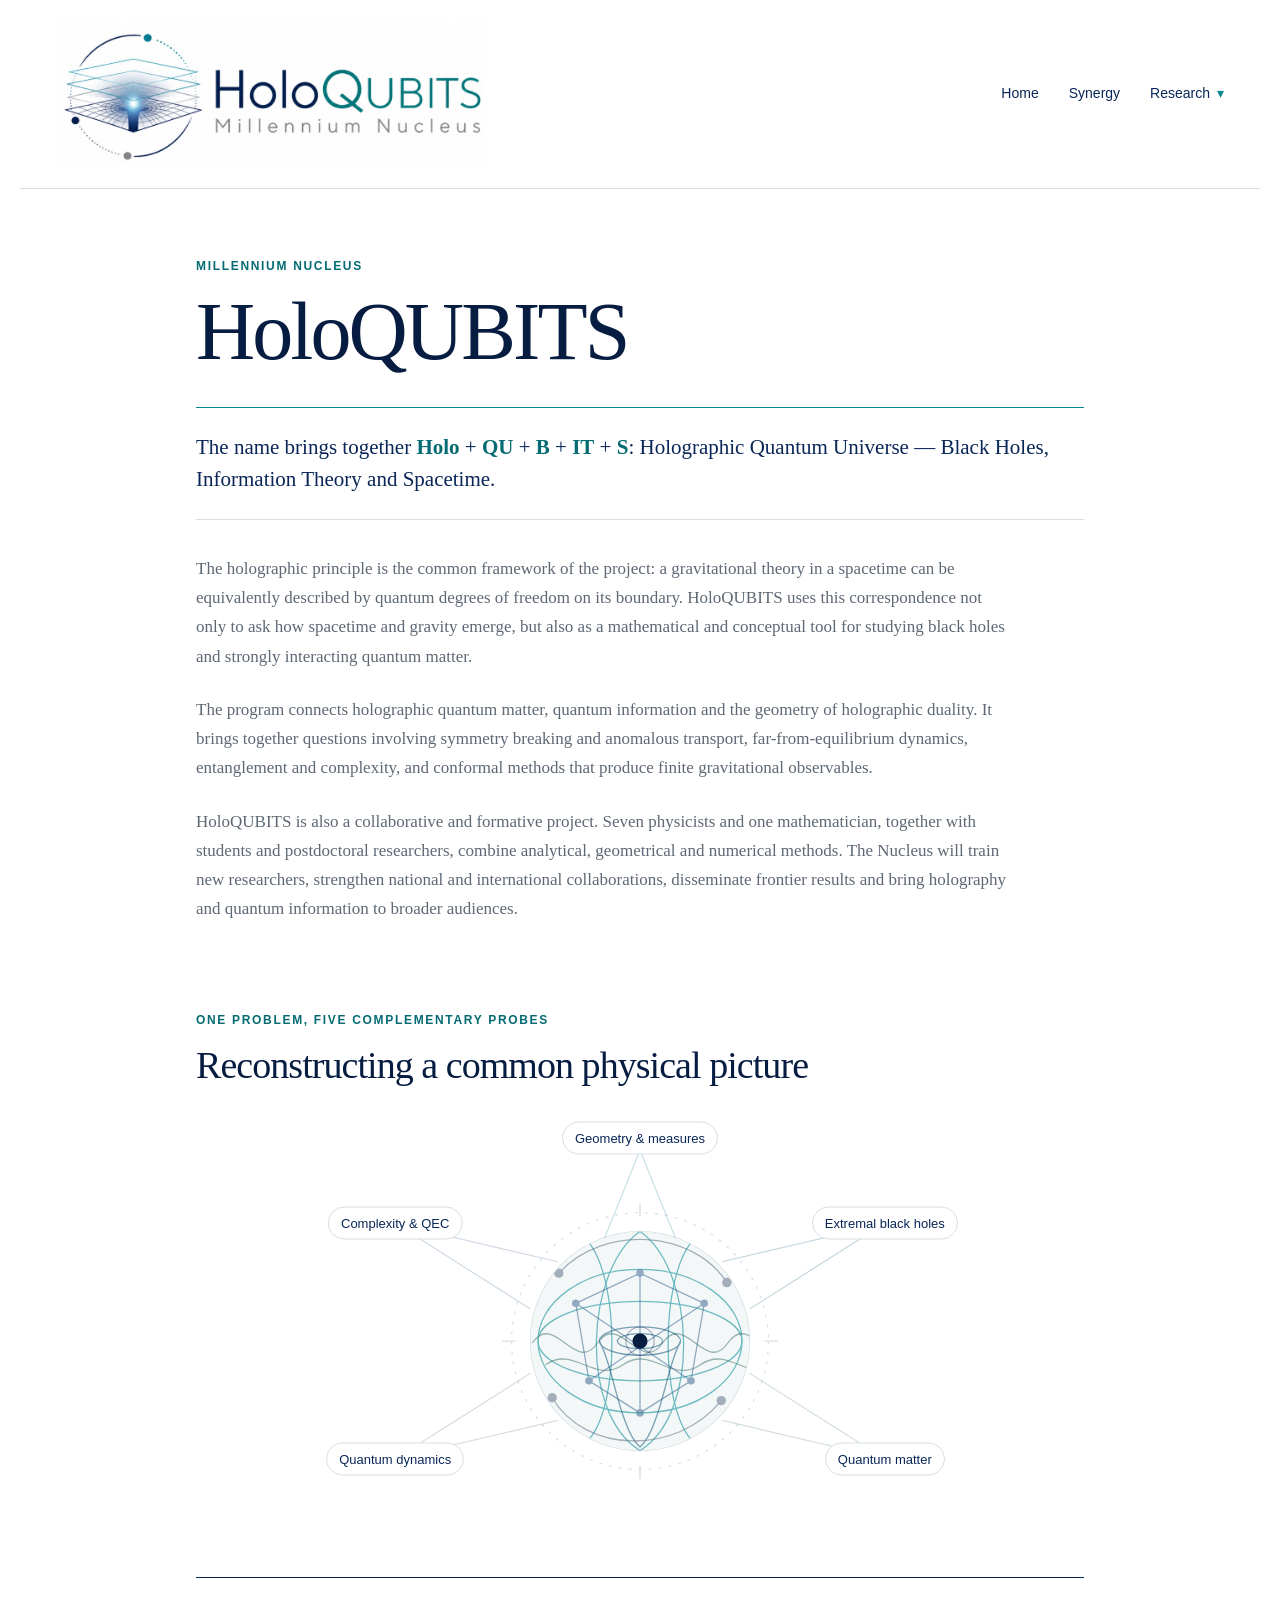
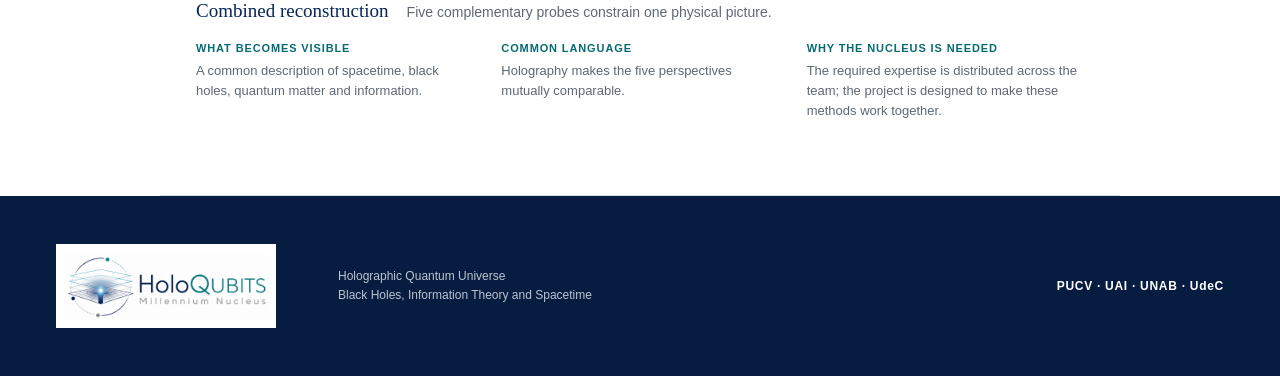
==== commit b7f1d8a7: "Add files via upload" ====
--- a/index.html
+++ b/index.html
@@ -7,7 +7,8 @@
   <meta name="description" content="Holographic Quantum Universe: Black Holes, Information Theory and Spacetime.">
   <link rel="stylesheet" href="assets/style.css">
   <style>
-    .reconstruction-section{max-width:1040px;margin:0 auto;padding:62px 36px 74px;border-bottom:1px solid var(--line)}
+    .home-intro{padding-bottom:48px}
+    .reconstruction-section{max-width:960px;margin:0 auto;padding:42px 36px 74px;border-bottom:1px solid var(--line)}
     .reconstruction-section>h2{max-width:760px;margin:0;color:var(--deep);font-family:Georgia,"Times New Roman",serif;font-size:38px;font-weight:400;letter-spacing:-.025em;line-height:1.08}
     .reconstruction-stage{position:relative;width:100%;max-width:680px;margin:18px auto 0}
     .reconstruction-stage svg{display:block;width:100%;height:auto;overflow:visible}
@@ -33,8 +34,8 @@
     .reconstruction-detail{padding:22px 0 0;border-top:1px solid var(--navy)}
     .reconstruction-detail-heading{display:flex;align-items:baseline;gap:18px}.reconstruction-detail-heading strong{color:var(--navy);font-family:Georgia,"Times New Roman",serif;font-size:19px;font-weight:400}.reconstruction-detail-heading span{color:var(--muted);font-size:14px}
     .reconstruction-detail-grid{display:grid;grid-template-columns:repeat(3,minmax(0,1fr));gap:28px;margin-top:20px}.reconstruction-detail-grid p{margin:0}.reconstruction-detail-grid strong{display:block;margin-bottom:7px;color:var(--teal-dark);font-size:11px;letter-spacing:.08em;text-transform:uppercase}.reconstruction-detail-grid span{display:block;color:var(--muted);font-size:13px;line-height:1.55}
-    @media(max-width:900px){.reconstruction-section{padding:56px 26px 66px}}
-    @media(max-width:620px){.reconstruction-section{padding:50px 18px 58px}.reconstruction-section>h2{font-size:34px}.reconstruction-stage{display:grid;grid-template-columns:repeat(2,minmax(0,1fr));gap:8px;max-width:none}.reconstruction-stage svg{grid-column:1/-1}.reconstruction-probe{position:static;width:100%;transform:none;white-space:normal}.reconstruction-detail{margin-top:24px}.reconstruction-detail-heading{display:block}.reconstruction-detail-heading span{display:block;margin-top:8px;line-height:1.5}.reconstruction-detail-grid{grid-template-columns:1fr;gap:18px}}
+    @media(max-width:900px){.home-intro{padding-bottom:48px}.reconstruction-section{padding:42px 26px 66px}}
+    @media(max-width:620px){.home-intro{padding-bottom:38px}.reconstruction-section{padding:34px 18px 58px}.reconstruction-section>h2{font-size:34px}.reconstruction-stage{display:grid;grid-template-columns:repeat(2,minmax(0,1fr));gap:8px;max-width:none}.reconstruction-stage svg{grid-column:1/-1}.reconstruction-probe{position:static;width:100%;transform:none;white-space:normal}.reconstruction-detail{margin-top:24px}.reconstruction-detail-heading{display:block}.reconstruction-detail-heading span{display:block;margin-top:8px;line-height:1.5}.reconstruction-detail-grid{grid-template-columns:1fr;gap:18px}}
   </style>
 </head>
 <body data-root=".">
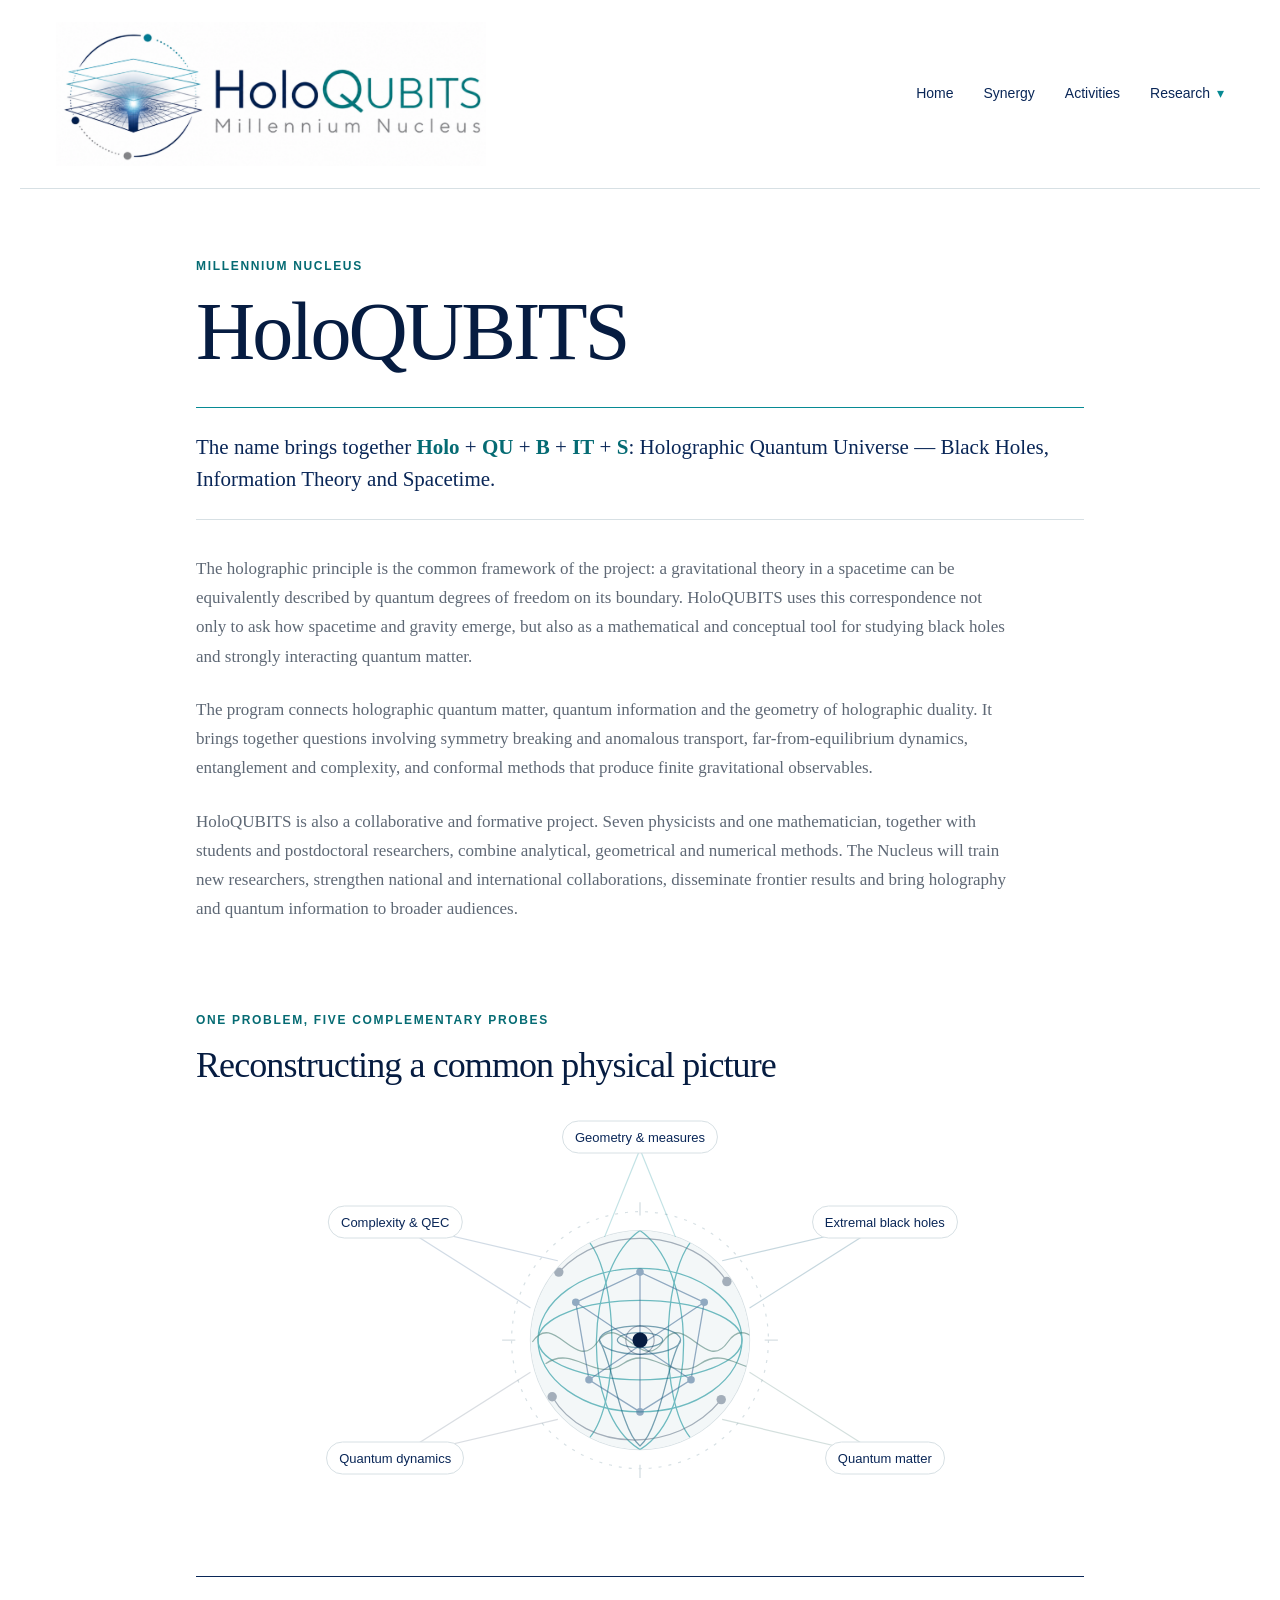
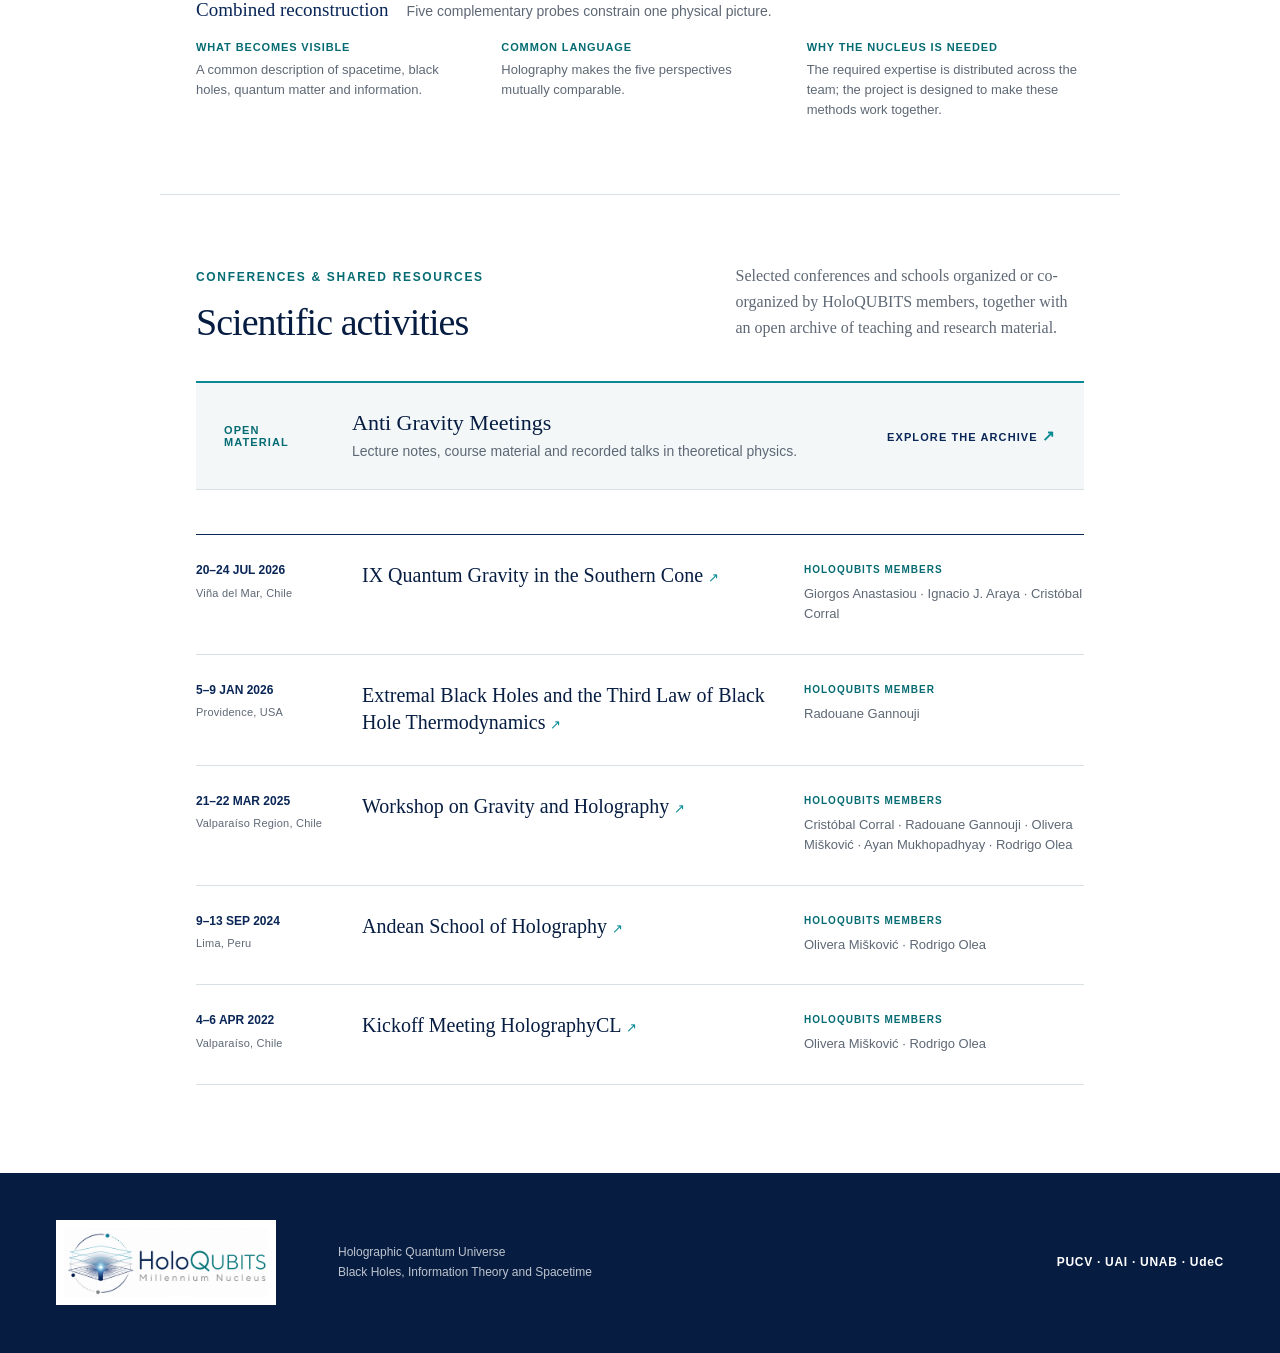
==== commit fb5d9fac: "Add scientific activities and materials section" ====
--- a/index.html
+++ b/index.html
@@ -117,6 +117,57 @@
         </div>
       </div>
     </section>
+
+    <section class="activities-section" id="activities" aria-labelledby="activities-title">
+      <div class="activities-heading">
+        <div>
+          <p class="kicker">Conferences &amp; shared resources</p>
+          <h2 id="activities-title">Scientific activities</h2>
+        </div>
+        <p>Selected conferences and schools organized or co-organized by HoloQUBITS members, together with an open archive of teaching and research material.</p>
+      </div>
+
+      <a class="material-hub" href="https://antigravity-chile.github.io/" target="_blank" rel="noopener noreferrer">
+        <span class="material-hub-label">Open material</span>
+        <span class="material-hub-copy">
+          <strong>Anti Gravity Meetings</strong>
+          <span>Lecture notes, course material and recorded talks in theoretical physics.</span>
+        </span>
+        <span class="material-hub-action">Explore the archive <span aria-hidden="true">↗</span></span>
+      </a>
+
+      <div class="event-list" aria-label="Selected past conferences">
+        <article class="event-row">
+          <p class="event-meta"><time datetime="2026-07-20">20–24 Jul 2026</time><span>Viña del Mar, Chile</span></p>
+          <h3><a href="https://qgsoutherncone.wixsite.com/ixqgsc" target="_blank" rel="noopener noreferrer">IX Quantum Gravity in the Southern Cone <span aria-hidden="true">↗</span></a></h3>
+          <p class="event-members"><span>HoloQUBITS members</span>Giorgos Anastasiou · Ignacio J. Araya · Cristóbal Corral</p>
+        </article>
+
+        <article class="event-row">
+          <p class="event-meta"><time datetime="2026-01-05">5–9 Jan 2026</time><span>Providence, USA</span></p>
+          <h3><a href="https://icerm.brown.edu/program/topical_workshop/tw-26-ebh" target="_blank" rel="noopener noreferrer">Extremal Black Holes and the Third Law of Black Hole Thermodynamics <span aria-hidden="true">↗</span></a></h3>
+          <p class="event-members"><span>HoloQUBITS member</span>Radouane Gannouji</p>
+        </article>
+
+        <article class="event-row">
+          <p class="event-meta"><time datetime="2025-03-21">21–22 Mar 2025</time><span>Valparaíso Region, Chile</span></p>
+          <h3><a href="https://fis.ucv.cl/workshop-gh-2025/" target="_blank" rel="noopener noreferrer">Workshop on Gravity and Holography <span aria-hidden="true">↗</span></a></h3>
+          <p class="event-members"><span>HoloQUBITS members</span>Cristóbal Corral · Radouane Gannouji · Olivera Mišković · Ayan Mukhopadhyay · Rodrigo Olea</p>
+        </article>
+
+        <article class="event-row">
+          <p class="event-meta"><time datetime="2024-09-09">9–13 Sep 2024</time><span>Lima, Peru</span></p>
+          <h3><a href="https://sites.google.com/view/andean-school-holography/home?authuser=0" target="_blank" rel="noopener noreferrer">Andean School of Holography <span aria-hidden="true">↗</span></a></h3>
+          <p class="event-members"><span>HoloQUBITS members</span>Olivera Mišković · Rodrigo Olea</p>
+        </article>
+
+        <article class="event-row">
+          <p class="event-meta"><time datetime="2022-04-04">4–6 Apr 2022</time><span>Valparaíso, Chile</span></p>
+          <h3><a href="https://fis.ucv.cl/exito-del-evento-kickoff-meeting-holographycl/" target="_blank" rel="noopener noreferrer">Kickoff Meeting HolographyCL <span aria-hidden="true">↗</span></a></h3>
+          <p class="event-members"><span>HoloQUBITS members</span>Olivera Mišković · Rodrigo Olea</p>
+        </article>
+      </div>
+    </section>
   </main>
   <div id="site-footer"></div>
   <script src="assets/site.js"></script>
--- a/assets/style.css
+++ b/assets/style.css
@@ -1 +1,658 @@
-:root{--navy:#092657;--deep:#061c41;--teal:#078a94;--teal-dark:#056b73;--ink:#18202b;--muted:#5e6875;--paper:#fff;--line:#d7e0e4}*{box-sizing:border-box}html,body{margin:0;background:var(--paper);color:var(--ink);font-family:Arial,Helvetica,sans-serif}a{color:inherit;text-decoration:none}.site-header{position:relative;z-index:20;max-width:1240px;min-height:128px;margin:auto;padding:22px 36px;display:flex;align-items:center;justify-content:space-between;gap:36px;border-bottom:1px solid var(--line)}.logo-link{display:block;flex:0 1 430px}.logo-link img{display:block;width:min(100%,430px)}.site-header nav{display:flex;align-items:center;gap:30px;color:var(--navy);font-size:14px}.site-header nav>a,.research-menu summary{padding:8px 0;border-bottom:1px solid transparent}.site-header nav>a:hover,.research-menu[open] summary{color:var(--teal-dark);border-color:var(--teal)}.research-menu{position:relative}.research-menu summary{cursor:pointer;list-style:none}.research-menu summary::-webkit-details-marker{display:none}.research-menu summary::after{content:"▾";margin-left:7px;color:var(--teal)}.research-menu>div{position:absolute;top:calc(100% + 12px);right:0;width:340px;padding:7px 16px;background:#fff;border:1px solid var(--line);box-shadow:0 14px 34px rgba(6,28,65,.12)}.research-menu>div a{display:block;padding:12px 0;border-bottom:1px solid var(--line);color:var(--deep);font-family:Georgia,serif;font-size:15px}.research-menu>div a:last-child{border-bottom:0}.home-intro{max-width:960px;margin:auto;padding:70px 36px 88px}.kicker,.section-label{margin:0 0 18px;color:var(--teal-dark);font-size:12px;font-weight:700;letter-spacing:.14em;text-transform:uppercase}.home-intro h1,.topic-detail h1{margin:0;color:var(--deep);font-family:Georgia,serif;font-size:clamp(54px,7vw,82px);font-weight:400;letter-spacing:-.035em;line-height:1}.name-explanation{margin:34px 0 0;padding:23px 0;color:var(--navy);border-top:1px solid var(--teal);border-bottom:1px solid var(--line);font-family:Georgia,serif;font-size:21px;line-height:1.55}.name-explanation strong{color:var(--teal-dark)}.name-explanation em{font-style:normal}.home-copy{max-width:820px;padding-top:34px}.home-copy p{margin:0;color:var(--muted);font-family:Georgia,serif;font-size:17px;line-height:1.72}.home-copy p+p{margin-top:24px}footer{min-height:180px;padding:42px max(36px,calc((100vw - 1168px)/2));display:grid;grid-template-columns:240px 1fr auto;gap:42px;align-items:center;color:rgba(255,255,255,.74);background:var(--deep);font-size:12px;line-height:1.6}footer img{display:block;width:220px;padding:8px;background:white}footer p{margin:0}.institutions{color:white;font-weight:700;letter-spacing:.06em}.topic-detail{max-width:1168px;margin:auto;padding:78px 0 92px}.topic-detail h1{max-width:980px}.detail-question{max-width:900px;margin:34px 0 68px;color:var(--teal-dark);font-family:Georgia,serif;font-size:24px;line-height:1.45}.research-dossier{border-top:1px solid var(--navy)}.research-dossier section{padding:38px 0;border-bottom:1px solid var(--line)}.research-dossier p:not(.section-label):not(.dossier-index),.research-dossier li{color:var(--muted);font-size:16px;line-height:1.78}.research-dossier p{margin-top:0}.research-perspective{max-width:900px}.research-perspective p+p{margin-top:18px}.research-list-section{display:grid;grid-template-columns:72px minmax(0,1fr);gap:28px}.dossier-index{margin:2px 0 0;color:var(--teal-dark);font-family:Georgia,serif;font-size:20px;font-style:italic}.research-list-section h2{margin:0 0 23px;color:var(--deep);font-family:Georgia,serif;font-size:28px;font-weight:400}.research-list-section ol{margin:0;padding:0;list-style:none;counter-reset:item}.research-list-section li{position:relative;min-height:46px;padding:0 0 16px 42px;counter-increment:item}.research-list-section li+li{padding-top:16px;border-top:1px solid var(--line)}.research-list-section li::before{content:counter(item,decimal-leading-zero);position:absolute;left:0;color:var(--teal-dark);font-family:Georgia,serif;font-size:13px}.research-list-section li+li::before{top:16px}.research-contribution{max-width:940px}.research-contribution>p:last-child{color:var(--deep)!important;font-family:Georgia,serif;font-size:21px!important;line-height:1.6!important}.research-connection{max-width:860px}.topic-pagination{margin-top:48px;padding-top:28px;display:flex;justify-content:space-between;gap:30px;border-top:1px solid var(--navy);color:var(--navy);font-weight:700}.topic-pagination a{max-width:46%;display:flex;gap:10px;align-items:baseline}.topic-pagination a:last-child{margin-left:auto;text-align:right}.topic-pagination span{font-family:Georgia,serif;font-size:16px;font-weight:400;line-height:1.35}.synergy-heading{max-width:1168px;margin:auto;padding:78px 0 34px}.synergy-heading h1{max-width:900px;margin:0;color:var(--deep);font-family:Georgia,serif;font-size:clamp(38px,4.5vw,58px);font-weight:400;line-height:1}.synergy-heading>p:last-child{color:var(--muted)}.synergy-embed{max-width:1168px;margin:0 auto 72px;overflow:hidden;background:#fff}.synergy-frame{display:block;width:100%;height:920px;border:0;background:#fff;overflow:hidden}@media(max-width:900px){.site-header{min-height:110px;padding:18px 26px}.logo-link{flex-basis:330px}.topic-detail,.synergy-heading{padding-left:26px;padding-right:26px}footer{grid-template-columns:210px 1fr;padding:36px 26px}.institutions{grid-column:2}}@media(max-width:620px){.site-header{min-height:auto;padding:12px 18px 16px;flex-direction:column;align-items:flex-start;gap:7px}.logo-link{flex-basis:auto}.logo-link img{width:min(100%,285px)}.site-header nav{width:100%;gap:22px;font-size:13px}.research-menu>div{left:0;right:auto;width:min(340px,calc(100vw - 36px))}.home-intro{padding:48px 18px 58px}.home-intro h1{font-size:50px}.name-explanation{margin-top:26px;padding:19px 0;font-size:18px}.home-copy{padding-top:28px}.home-copy p{font-size:17px}footer{grid-template-columns:1fr;padding:35px 18px}footer img{width:210px}.institutions{grid-column:1}.topic-detail,.synergy-heading{padding:58px 18px 70px}.topic-detail h1{font-size:48px}.synergy-heading h1{font-size:36px}.detail-question{margin:28px 0 50px;font-size:21px}.research-dossier section{padding:31px 0}.research-list-section{grid-template-columns:42px minmax(0,1fr);gap:12px}.research-list-section h2{font-size:24px}.research-dossier p:not(.section-label):not(.dossier-index),.research-dossier li{font-size:15px}.topic-pagination{flex-direction:column}.topic-pagination a{max-width:none}.topic-pagination a:last-child{margin-left:0;text-align:left}.synergy-embed{margin:0 18px 54px}}+:root {
+  --navy: #092657;
+  --deep: #061c41;
+  --teal: #078a94;
+  --teal-dark: #056b73;
+  --ink: #18202b;
+  --muted: #5e6875;
+  --paper: #fff;
+  --line: #d7e0e4;
+}
+
+* { box-sizing: border-box; }
+
+html,
+body {
+  margin: 0;
+  background: var(--paper);
+  color: var(--ink);
+  font-family: Arial, Helvetica, sans-serif;
+}
+
+a { color: inherit; text-decoration: none; }
+
+.site-header {
+  position: relative;
+  z-index: 20;
+  max-width: 1240px;
+  min-height: 128px;
+  margin: auto;
+  padding: 22px 36px;
+  display: flex;
+  align-items: center;
+  justify-content: space-between;
+  gap: 36px;
+  border-bottom: 1px solid var(--line);
+}
+
+.logo-link { display: block; flex: 0 1 430px; }
+.logo-link img { display: block; width: min(100%, 430px); }
+
+.site-header nav {
+  display: flex;
+  align-items: center;
+  gap: 30px;
+  color: var(--navy);
+  font-size: 14px;
+}
+
+.site-header nav > a,
+.research-menu summary {
+  padding: 8px 0;
+  border-bottom: 1px solid transparent;
+}
+
+.site-header nav > a:hover,
+.research-menu[open] summary {
+  color: var(--teal-dark);
+  border-color: var(--teal);
+}
+
+.research-menu { position: relative; }
+.research-menu summary { cursor: pointer; list-style: none; }
+.research-menu summary::-webkit-details-marker { display: none; }
+.research-menu summary::after { content: "▾"; margin-left: 7px; color: var(--teal); }
+
+.research-menu > div {
+  position: absolute;
+  top: calc(100% + 12px);
+  right: 0;
+  width: 340px;
+  padding: 7px 16px;
+  background: #fff;
+  border: 1px solid var(--line);
+  box-shadow: 0 14px 34px rgba(6, 28, 65, .12);
+}
+
+.research-menu > div a {
+  display: block;
+  padding: 12px 0;
+  border-bottom: 1px solid var(--line);
+  color: var(--deep);
+  font-family: Georgia, serif;
+  font-size: 15px;
+}
+
+.research-menu > div a:last-child { border-bottom: 0; }
+
+.home-intro {
+  max-width: 960px;
+  margin: auto;
+  padding: 70px 36px 88px;
+}
+
+.kicker,
+.section-label {
+  margin: 0 0 18px;
+  color: var(--teal-dark);
+  font-size: 12px;
+  font-weight: 700;
+  letter-spacing: .14em;
+  text-transform: uppercase;
+}
+
+.home-intro h1,
+.topic-detail h1 {
+  margin: 0;
+  color: var(--deep);
+  font-family: Georgia, serif;
+  font-size: clamp(54px, 7vw, 82px);
+  font-weight: 400;
+  letter-spacing: -.035em;
+  line-height: 1;
+}
+
+.name-explanation {
+  margin: 34px 0 0;
+  padding: 23px 0;
+  color: var(--navy);
+  border-top: 1px solid var(--teal);
+  border-bottom: 1px solid var(--line);
+  font-family: Georgia, serif;
+  font-size: 21px;
+  line-height: 1.55;
+}
+
+.name-explanation strong { color: var(--teal-dark); }
+.name-explanation em { font-style: normal; }
+.home-copy { max-width: 820px; padding-top: 34px; }
+
+.home-copy p {
+  margin: 0;
+  color: var(--muted);
+  font-family: Georgia, serif;
+  font-size: 17px;
+  line-height: 1.72;
+}
+
+.home-copy p + p { margin-top: 24px; }
+
+.activities-section {
+  max-width: 960px;
+  margin: 0 auto;
+  padding: 68px 36px 88px;
+}
+
+.activities-heading {
+  display: grid;
+  grid-template-columns: minmax(0, 1.15fr) minmax(260px, .85fr);
+  gap: 68px;
+  align-items: end;
+}
+
+.activities-heading h2 {
+  margin: 0;
+  color: var(--deep);
+  font-family: Georgia, "Times New Roman", serif;
+  font-size: 38px;
+  font-weight: 400;
+  letter-spacing: -.025em;
+  line-height: 1.08;
+}
+
+.activities-heading > p {
+  margin: 0 0 2px;
+  color: var(--muted);
+  font-family: Georgia, "Times New Roman", serif;
+  font-size: 16px;
+  line-height: 1.62;
+}
+
+.material-hub {
+  display: grid;
+  grid-template-columns: 104px minmax(0, 1fr) auto;
+  gap: 24px;
+  align-items: center;
+  margin-top: 38px;
+  padding: 27px 28px;
+  background: #f3f7f8;
+  border-top: 2px solid var(--teal);
+  border-bottom: 1px solid var(--line);
+  transition: background-color 160ms ease;
+}
+
+.material-hub:hover,
+.material-hub:focus-visible { background: #eaf3f4; }
+
+.material-hub-label,
+.material-hub-action,
+.event-members > span {
+  color: var(--teal-dark);
+  font-size: 11px;
+  font-weight: 700;
+  letter-spacing: .1em;
+  text-transform: uppercase;
+}
+
+.material-hub-copy strong {
+  display: block;
+  color: var(--deep);
+  font-family: Georgia, "Times New Roman", serif;
+  font-size: 22px;
+  font-weight: 400;
+}
+
+.material-hub-copy > span {
+  display: block;
+  margin-top: 5px;
+  color: var(--muted);
+  font-size: 14px;
+  line-height: 1.5;
+}
+
+.material-hub-action {
+  color: var(--navy);
+  white-space: nowrap;
+}
+
+.material-hub-action span { color: var(--teal); font-size: 15px; }
+
+.event-list {
+  margin-top: 44px;
+  border-top: 1px solid var(--navy);
+}
+
+.event-row {
+  display: grid;
+  grid-template-columns: 138px minmax(0, 1fr) minmax(220px, 280px);
+  gap: 28px;
+  align-items: start;
+  padding: 27px 0 29px;
+  border-bottom: 1px solid var(--line);
+}
+
+.event-row p,
+.event-row h3 { margin: 0; }
+
+.event-meta {
+  color: var(--navy);
+  font-size: 12px;
+  font-weight: 700;
+  line-height: 1.45;
+  text-transform: uppercase;
+}
+
+.event-meta span {
+  display: block;
+  margin-top: 6px;
+  color: var(--muted);
+  font-size: 11px;
+  font-weight: 400;
+  letter-spacing: .02em;
+  text-transform: none;
+}
+
+.event-row h3 {
+  color: var(--deep);
+  font-family: Georgia, "Times New Roman", serif;
+  font-size: 20px;
+  font-weight: 400;
+  line-height: 1.35;
+}
+
+.event-row h3 a:hover,
+.event-row h3 a:focus-visible { color: var(--teal-dark); }
+
+.event-row h3 span { color: var(--teal); font-family: Arial, Helvetica, sans-serif; font-size: 13px; }
+
+.event-members {
+  color: var(--muted);
+  font-size: 13px;
+  line-height: 1.58;
+}
+
+.event-members > span {
+  display: block;
+  margin-bottom: 6px;
+  font-size: 10px;
+}
+
+footer {
+  min-height: 180px;
+  padding: 42px max(36px, calc((100vw - 1168px) / 2));
+  display: grid;
+  grid-template-columns: 240px 1fr auto;
+  gap: 42px;
+  align-items: center;
+  color: rgba(255, 255, 255, .74);
+  background: var(--deep);
+  font-size: 12px;
+  line-height: 1.6;
+}
+
+footer img { display: block; width: 220px; padding: 8px; background: white; }
+footer p { margin: 0; }
+.institutions { color: white; font-weight: 700; letter-spacing: .06em; }
+
+.topic-detail {
+  max-width: 1168px;
+  margin: auto;
+  padding: 78px 0 92px;
+}
+
+.topic-detail h1 { max-width: 980px; }
+
+.detail-question {
+  max-width: 900px;
+  margin: 34px 0 68px;
+  color: var(--teal-dark);
+  font-family: Georgia, serif;
+  font-size: 24px;
+  line-height: 1.45;
+}
+
+.research-dossier { border-top: 1px solid var(--navy); }
+.research-dossier section { padding: 38px 0; border-bottom: 1px solid var(--line); }
+
+.research-dossier p:not(.section-label):not(.dossier-index),
+.research-dossier li {
+  color: var(--muted);
+  font-size: 16px;
+  line-height: 1.78;
+}
+
+.research-dossier p { margin-top: 0; }
+.research-perspective { max-width: 900px; }
+.research-perspective p + p { margin-top: 18px; }
+
+.research-list-section {
+  display: grid;
+  grid-template-columns: 72px minmax(0, 1fr);
+  gap: 28px;
+}
+
+.dossier-index {
+  margin: 2px 0 0;
+  color: var(--teal-dark);
+  font-family: Georgia, serif;
+  font-size: 20px;
+  font-style: italic;
+}
+
+.research-list-section h2 {
+  margin: 0 0 23px;
+  color: var(--deep);
+  font-family: Georgia, serif;
+  font-size: 28px;
+  font-weight: 400;
+}
+
+.research-list-section ol { margin: 0; padding: 0; list-style: none; counter-reset: item; }
+
+.research-list-section li {
+  position: relative;
+  min-height: 46px;
+  padding: 0 0 16px 42px;
+  counter-increment: item;
+}
+
+.research-list-section li + li { padding-top: 16px; border-top: 1px solid var(--line); }
+
+.research-list-section li::before {
+  content: counter(item, decimal-leading-zero);
+  position: absolute;
+  left: 0;
+  color: var(--teal-dark);
+  font-family: Georgia, serif;
+  font-size: 13px;
+}
+
+.research-list-section li + li::before { top: 16px; }
+.research-contribution { max-width: 940px; }
+
+.research-contribution > p:last-child {
+  color: var(--deep) !important;
+  font-family: Georgia, serif;
+  font-size: 21px !important;
+  line-height: 1.6 !important;
+}
+
+.research-connection { max-width: 860px; }
+
+.topic-pagination {
+  margin-top: 48px;
+  padding-top: 28px;
+  display: flex;
+  justify-content: space-between;
+  gap: 30px;
+  border-top: 1px solid var(--navy);
+  color: var(--navy);
+  font-weight: 700;
+}
+
+.topic-pagination a { max-width: 46%; display: flex; gap: 10px; align-items: baseline; }
+.topic-pagination a:last-child { margin-left: auto; text-align: right; }
+.topic-pagination span { font-family: Georgia, serif; font-size: 16px; font-weight: 400; line-height: 1.35; }
+
+.synergy-heading {
+  max-width: 1168px;
+  margin: auto;
+  padding: 78px 0 34px;
+}
+
+.synergy-heading h1 {
+  max-width: 900px;
+  margin: 0;
+  color: var(--deep);
+  font-family: Georgia, serif;
+  font-size: clamp(38px, 4.5vw, 52px);
+  font-weight: 400;
+  letter-spacing: -.03em;
+  line-height: 1.05;
+}
+
+.synergy-heading > p:last-child { color: var(--muted); }
+.synergy-embed { max-width: 1168px; margin: 0 auto 72px; overflow: hidden; background: #fff; }
+.synergy-frame { display: block; width: 100%; height: 920px; border: 0; background: #fff; overflow: hidden; }
+
+/*
+   Unified typography for every research page.
+   These rules intentionally use !important because each research page currently
+   contains a later local <style> block. Keeping the correction here means that
+   only this one shared file has to be updated.
+*/
+body[data-root="../.."] main h1 {
+  max-width: none !important;
+  margin-top: 0 !important;
+  font-family: Georgia, "Times New Roman", serif !important;
+  font-size: clamp(40px, 4.2vw, 52px) !important;
+  font-weight: 400 !important;
+  letter-spacing: -.03em !important;
+  line-height: 1.05 !important;
+}
+
+body[data-root="../.."] main h1 + p {
+  max-width: 900px !important;
+  font-family: Georgia, "Times New Roman", serif !important;
+  font-size: 21px !important;
+  line-height: 1.5 !important;
+}
+
+body[data-root="../.."] main h2 {
+  font-family: Georgia, "Times New Roman", serif !important;
+  font-size: 36px !important;
+  font-weight: 400 !important;
+  letter-spacing: -.02em !important;
+  line-height: 1.16 !important;
+}
+
+body[data-root="../.."] main h3 {
+  font-family: Georgia, "Times New Roman", serif !important;
+  font-size: 22px !important;
+  font-weight: 400 !important;
+  line-height: 1.35 !important;
+}
+
+body[data-root="../.."] main .kicker,
+body[data-root="../.."] main .section-label {
+  font-family: Arial, Helvetica, sans-serif !important;
+  font-size: 12px !important;
+  font-weight: 700 !important;
+  letter-spacing: .14em !important;
+  line-height: 1.4 !important;
+}
+
+/* The home page remains the deliberate visual exception. */
+.reconstruction-section > h2 {
+  font-size: 36px !important;
+  line-height: 1.12 !important;
+}
+
+@media (max-width: 900px) {
+  .site-header { min-height: 110px; padding: 18px 26px; }
+  .logo-link { flex-basis: 330px; }
+  .topic-detail,
+  .synergy-heading { padding-left: 26px; padding-right: 26px; }
+  footer { grid-template-columns: 210px 1fr; padding: 36px 26px; }
+  .institutions { grid-column: 2; }
+
+  .activities-heading { gap: 42px; }
+  .material-hub { grid-template-columns: 92px minmax(0, 1fr); }
+  .material-hub-action { grid-column: 2; }
+  .event-row { grid-template-columns: 126px minmax(0, 1fr); }
+  .event-members { grid-column: 2; }
+}
+
+@media (max-width: 620px) {
+  .site-header {
+    min-height: auto;
+    padding: 12px 18px 16px;
+    flex-direction: column;
+    align-items: flex-start;
+    gap: 7px;
+  }
+
+  .logo-link { flex-basis: auto; }
+  .logo-link img { width: min(100%, 285px); }
+  .site-header nav { width: 100%; gap: 22px; font-size: 13px; }
+  .research-menu > div { left: 0; right: auto; width: min(340px, calc(100vw - 36px)); }
+  .home-intro { padding: 48px 18px 58px; }
+  .home-intro h1 { font-size: 50px; }
+  .name-explanation { margin-top: 26px; padding: 19px 0; font-size: 18px; }
+  .home-copy { padding-top: 28px; }
+  .home-copy p { font-size: 17px; }
+  .activities-section { padding: 52px 18px 66px; }
+  .activities-heading { grid-template-columns: 1fr; gap: 20px; }
+  .activities-heading h2 { font-size: 32px; }
+  .activities-heading > p { font-size: 15px; }
+  .material-hub { grid-template-columns: 1fr; gap: 13px; margin-top: 30px; padding: 23px 20px; }
+  .material-hub-action { grid-column: 1; margin-top: 3px; }
+  .event-list { margin-top: 34px; }
+  .event-row { grid-template-columns: 1fr; gap: 13px; padding: 24px 0 25px; }
+  .event-members { grid-column: 1; }
+  footer { grid-template-columns: 1fr; padding: 35px 18px; }
+  footer img { width: 210px; }
+  .institutions { grid-column: 1; }
+  .topic-detail,
+  .synergy-heading { padding: 58px 18px 70px; }
+  .synergy-heading h1 { font-size: 36px; }
+  .detail-question { margin: 28px 0 50px; font-size: 19px; }
+  .research-dossier section { padding: 31px 0; }
+  .research-list-section { grid-template-columns: 42px minmax(0, 1fr); gap: 12px; }
+  .research-list-section h2 { font-size: 24px; }
+
+  .research-dossier p:not(.section-label):not(.dossier-index),
+  .research-dossier li { font-size: 15px; }
+
+  .topic-pagination { flex-direction: column; }
+  .topic-pagination a { max-width: none; }
+  .topic-pagination a:last-child { margin-left: 0; text-align: left; }
+  .synergy-embed { margin: 0 18px 54px; }
+
+  body[data-root="../.."] main h1 {
+    font-size: 36px !important;
+    line-height: 1.08 !important;
+  }
+
+  body[data-root="../.."] main h1 + p {
+    font-size: 19px !important;
+    line-height: 1.48 !important;
+  }
+
+  body[data-root="../.."] main h2,
+  .reconstruction-section > h2 {
+    font-size: 28px !important;
+    line-height: 1.2 !important;
+  }
+
+  body[data-root="../.."] main h3 {
+    font-size: 20px !important;
+  }
+}
+
+/*
+   Unified research-page geometry.
+   All five pages now use the same vertical rhythm and the same panel width.
+*/
+body[data-root="../.."] {
+  --research-top-space: 72px;
+  --title-text-space: 28px;
+  --text-panel-space: 56px;
+  --research-panel-extra: 96px;
+  --research-panel-offset: -48px;
+}
+
+body[data-root="../.."] main :is(
+  .geometry-story,
+  .ext-story,
+  .matter-story,
+  .dynamics-page,
+  .qit-story
+) {
+  padding-top: var(--research-top-space) !important;
+}
+
+body[data-root="../.."] main :is(
+  .geometry-hero,
+  .ext-hero,
+  .matter-hero,
+  .dynamics-hero,
+  .qit-hero
+) {
+  padding-bottom: 0 !important;
+}
+
+body[data-root="../.."] main h1 + p {
+  margin-top: var(--title-text-space) !important;
+  margin-bottom: 0 !important;
+}
+
+body[data-root="../.."] main h2 + p {
+  margin-top: 18px !important;
+}
+
+body[data-root="../.."] main h3 + p {
+  margin-top: 10px !important;
+}
+
+body[data-root="../.."] main :is(
+  .boundary-atlas,
+  .ext-lab,
+  .matter-lab,
+  .benchmark,
+  .reconstruction-lab
+) {
+  width: calc(100% + var(--research-panel-extra)) !important;
+  max-width: none !important;
+  margin-top: var(--text-panel-space) !important;
+  margin-right: 0 !important;
+  margin-left: var(--research-panel-offset) !important;
+  padding-top: 40px !important;
+  padding-right: 48px !important;
+  padding-bottom: 44px !important;
+  padding-left: 48px !important;
+}
+
+@media (max-width: 900px) {
+  body[data-root="../.."] {
+    --research-top-space: 56px;
+    --title-text-space: 24px;
+    --text-panel-space: 44px;
+    --research-panel-extra: 20px;
+    --research-panel-offset: -10px;
+  }
+
+  body[data-root="../.."] main :is(
+    .boundary-atlas,
+    .ext-lab,
+    .matter-lab,
+    .benchmark,
+    .reconstruction-lab
+  ) {
+    padding: 36px 26px 40px !important;
+  }
+}
+
+@media (max-width: 620px) {
+  body[data-root="../.."] {
+    --research-top-space: 48px;
+    --title-text-space: 20px;
+    --text-panel-space: 38px;
+    --research-panel-extra: 12px;
+    --research-panel-offset: -6px;
+  }
+
+  body[data-root="../.."] main :is(
+    .boundary-atlas,
+    .ext-lab,
+    .matter-lab,
+    .benchmark,
+    .reconstruction-lab
+  ) {
+    padding: 28px 18px 34px !important;
+  }
+
+  body[data-root="../.."] main h2 + p {
+    margin-top: 14px !important;
+  }
+}
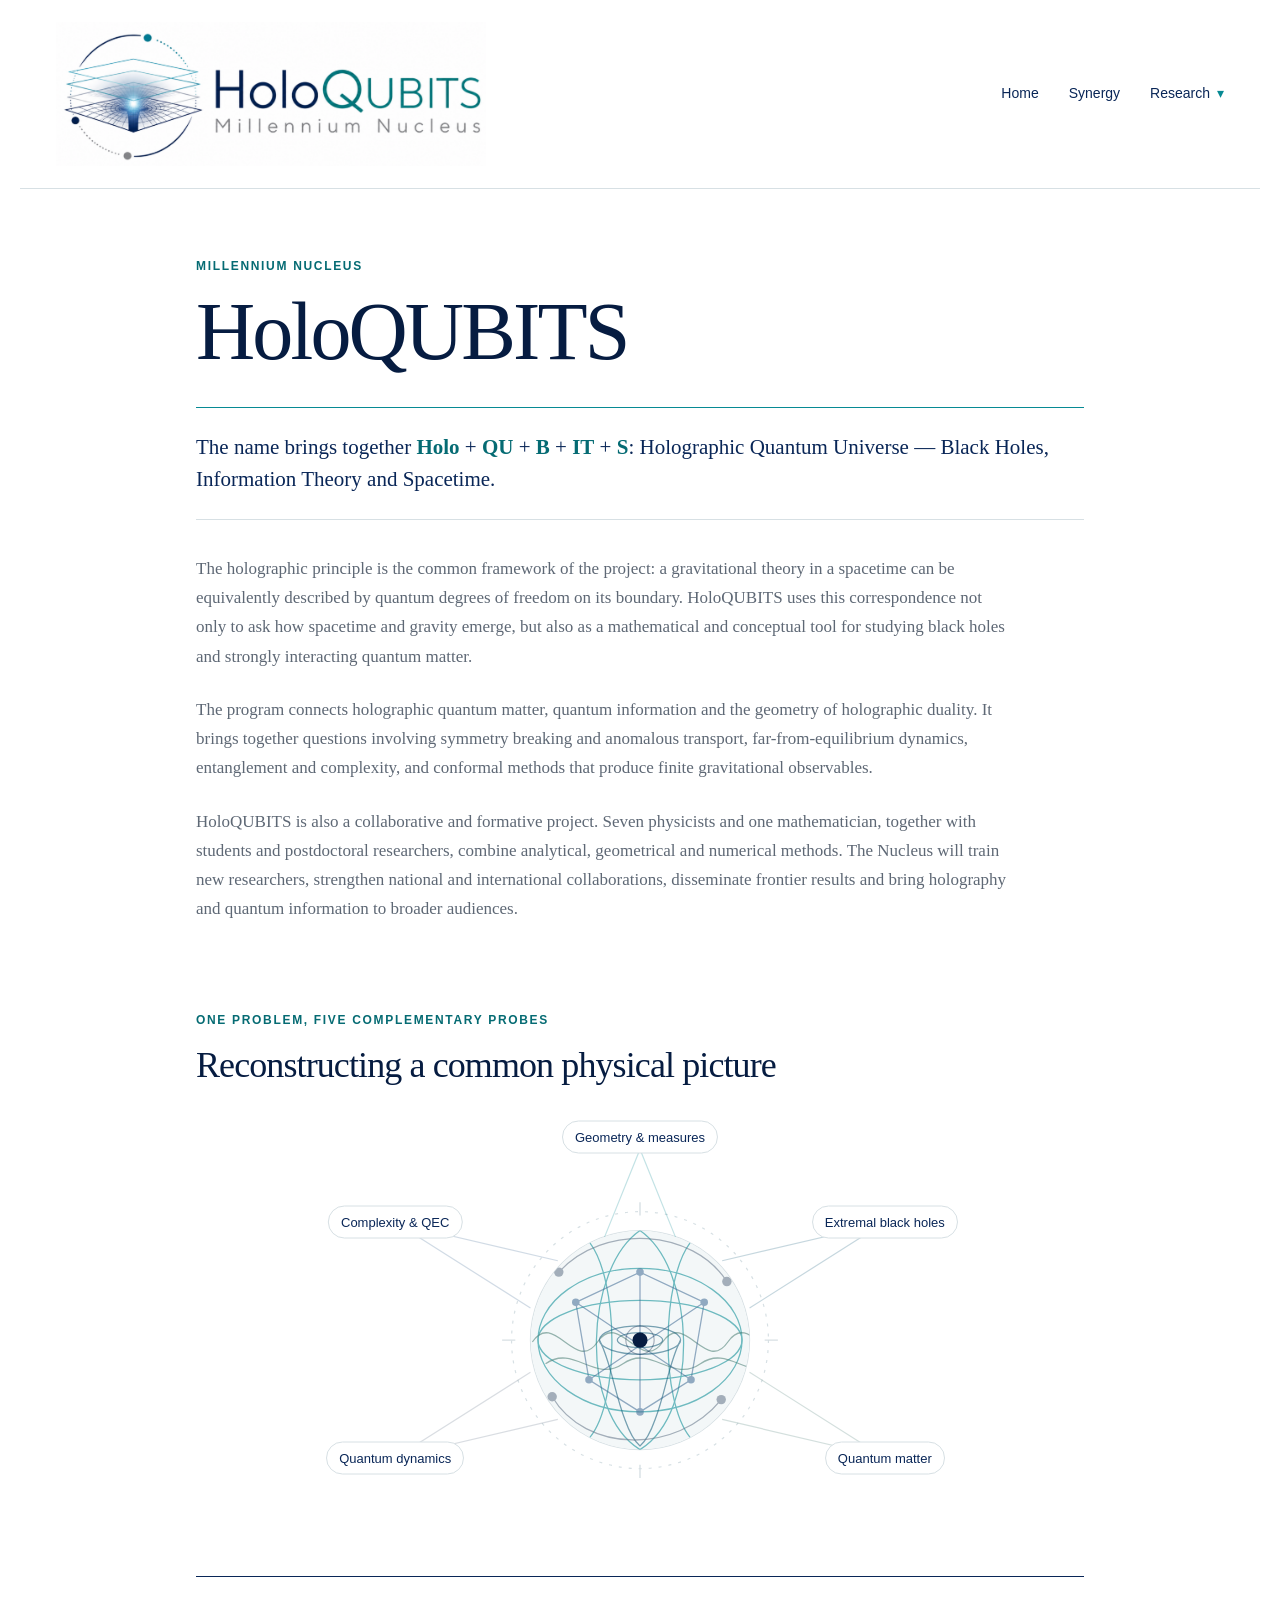
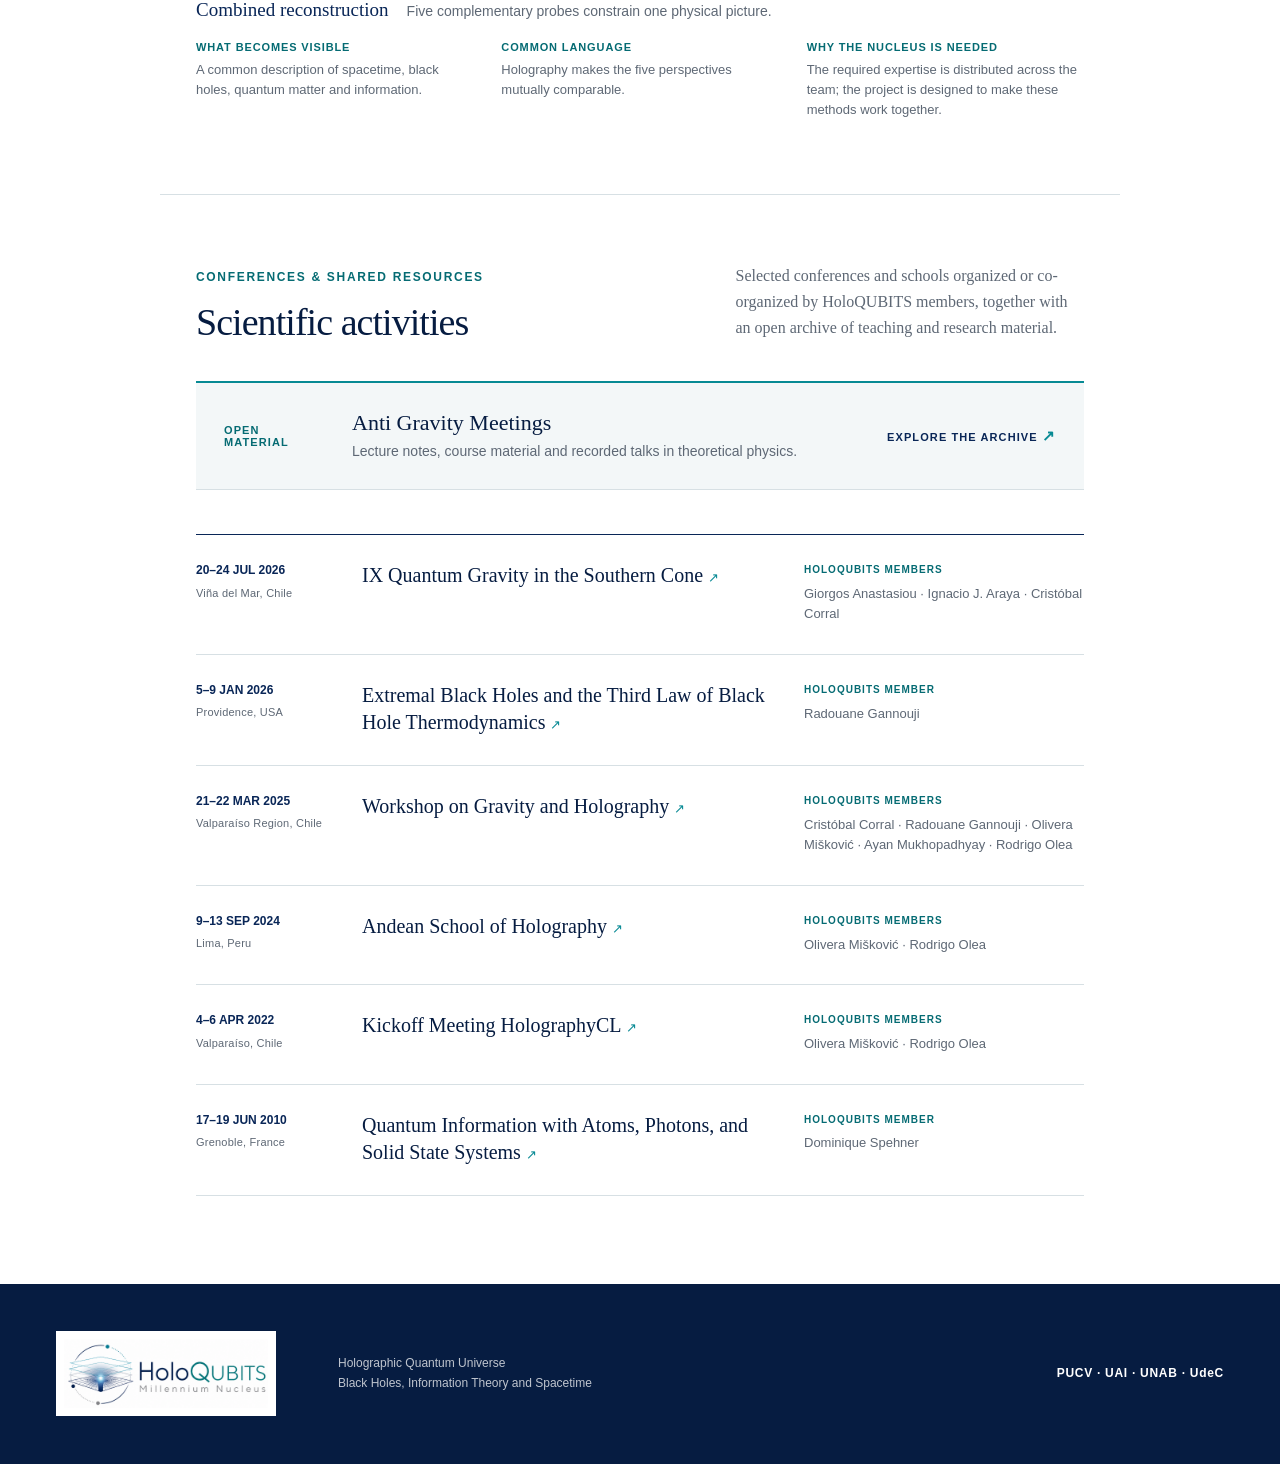
==== commit 753dfe73: "Add Dominique Spehner conference to activities" ====
--- a/index.html
+++ b/index.html
@@ -166,6 +166,12 @@
           <h3><a href="https://fis.ucv.cl/exito-del-evento-kickoff-meeting-holographycl/" target="_blank" rel="noopener noreferrer">Kickoff Meeting HolographyCL <span aria-hidden="true">↗</span></a></h3>
           <p class="event-members"><span>HoloQUBITS members</span>Olivera Mišković · Rodrigo Olea</p>
         </article>
+
+        <article class="event-row">
+          <p class="event-meta"><time datetime="2010-06-17">17–19 Jun 2010</time><span>Grenoble, France</span></p>
+          <h3><a href="https://lpmmc.cnrs.fr/14-quantum-information-with-atoms-photons-and-solid-state-systems__trashed/" target="_blank" rel="noopener noreferrer">Quantum Information with Atoms, Photons, and Solid State Systems <span aria-hidden="true">↗</span></a></h3>
+          <p class="event-members"><span>HoloQUBITS member</span>Dominique Spehner</p>
+        </article>
       </div>
     </section>
   </main>
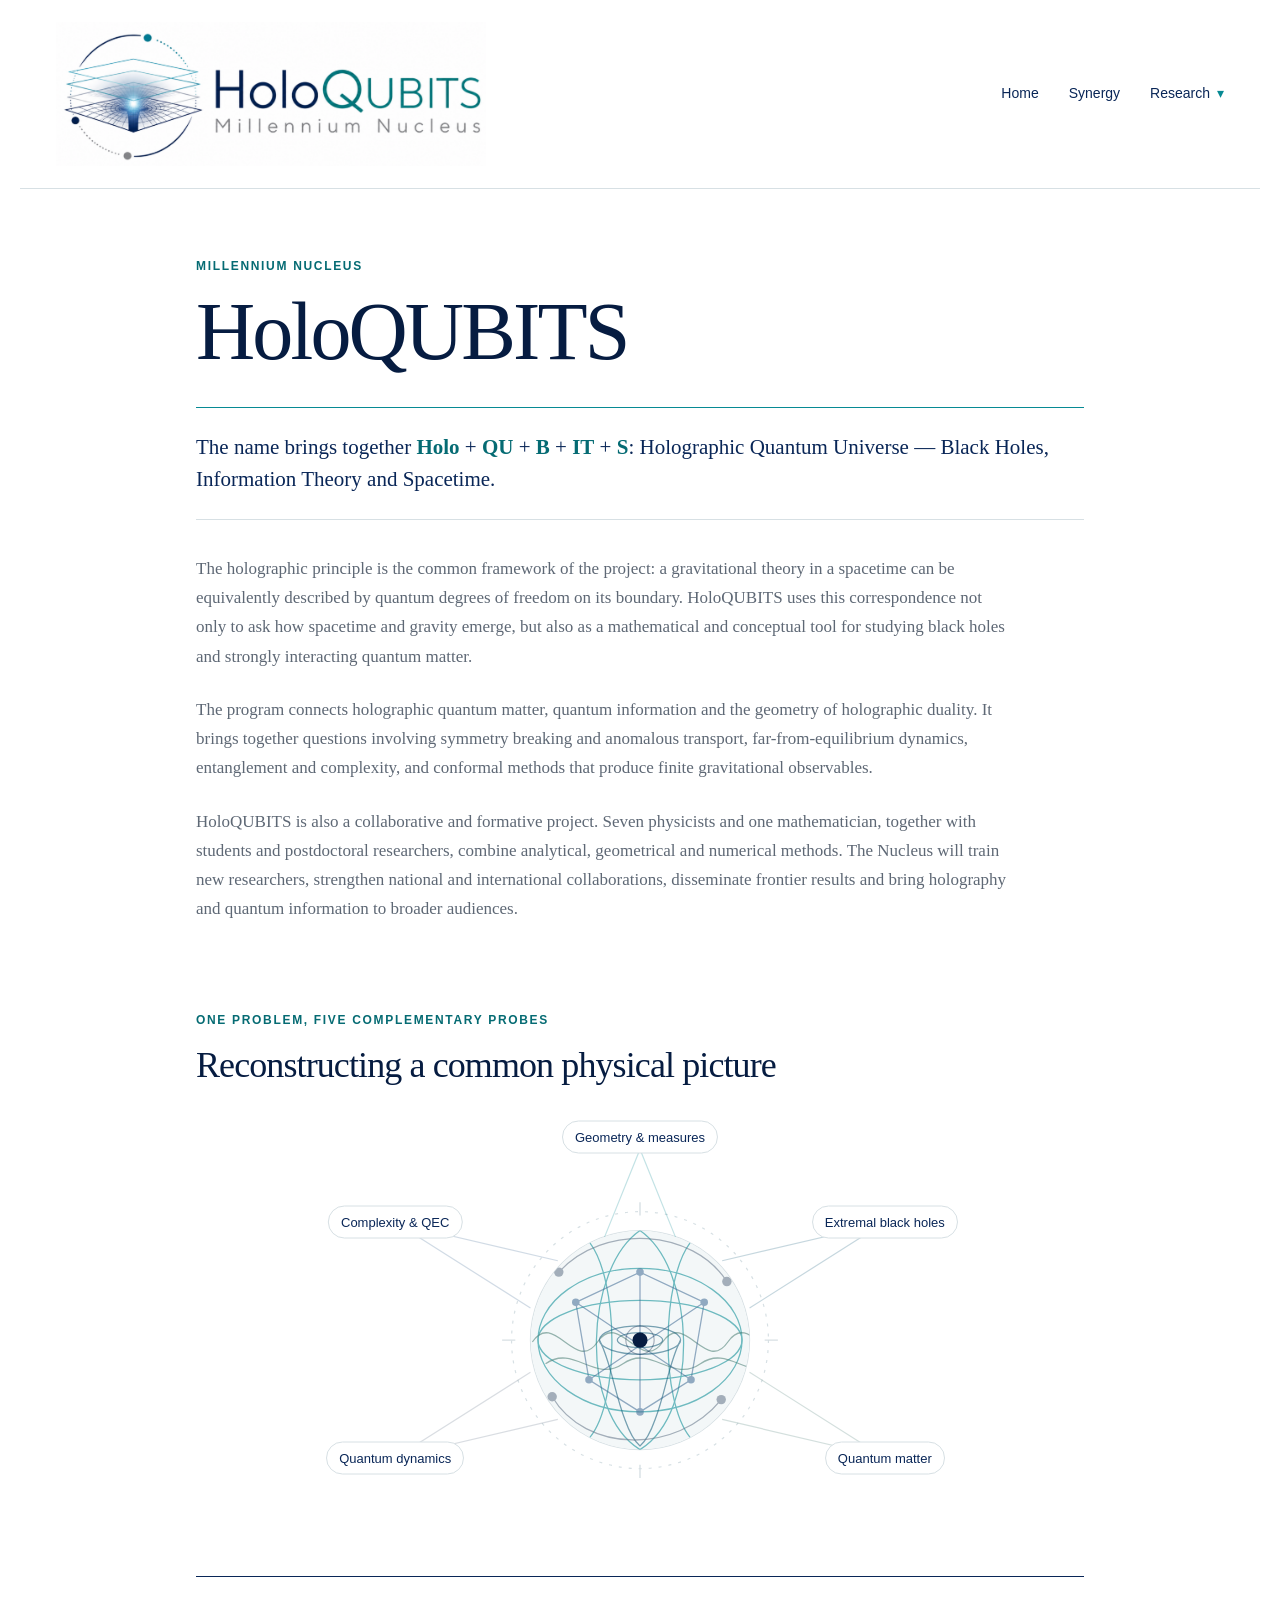
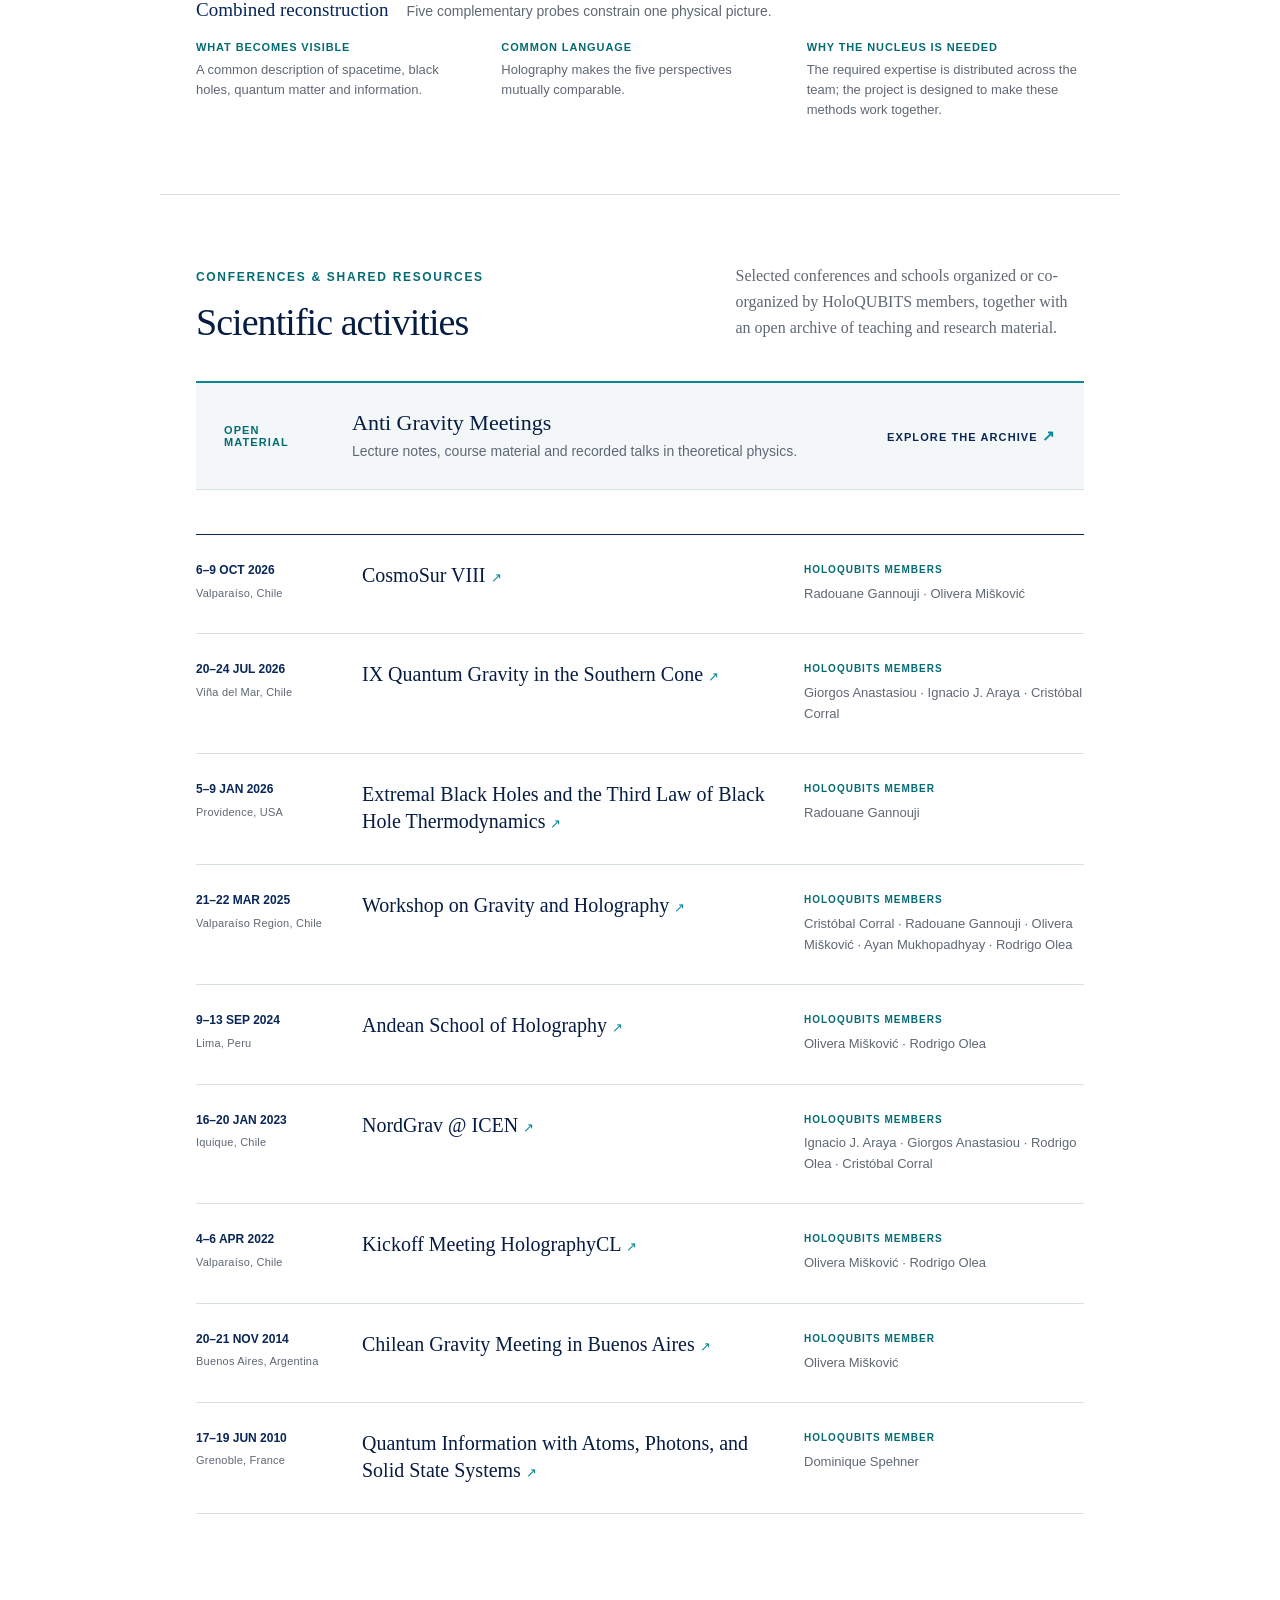
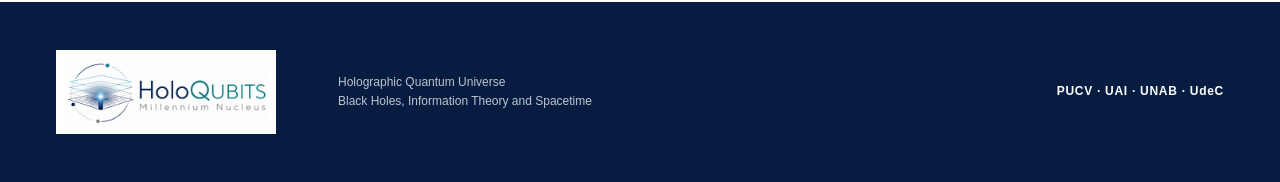
==== commit 80c9fa1d: "Add NordGrav, Buenos Aires, and CosmoSur activities" ====
--- a/index.html
+++ b/index.html
@@ -136,7 +136,13 @@
         <span class="material-hub-action">Explore the archive <span aria-hidden="true">↗</span></span>
       </a>
 
-      <div class="event-list" aria-label="Selected past conferences">
+      <div class="event-list" aria-label="Selected conferences and schools">
+        <article class="event-row">
+          <p class="event-meta"><time datetime="2026-10-06">6–9 Oct 2026</time><span>Valparaíso, Chile</span></p>
+          <h3><a href="https://fis.ucv.cl/cosmosur8/" target="_blank" rel="noopener noreferrer">CosmoSur VIII <span aria-hidden="true">↗</span></a></h3>
+          <p class="event-members"><span>HoloQUBITS members</span>Radouane Gannouji · Olivera Mišković</p>
+        </article>
+
         <article class="event-row">
           <p class="event-meta"><time datetime="2026-07-20">20–24 Jul 2026</time><span>Viña del Mar, Chile</span></p>
           <h3><a href="https://qgsoutherncone.wixsite.com/ixqgsc" target="_blank" rel="noopener noreferrer">IX Quantum Gravity in the Southern Cone <span aria-hidden="true">↗</span></a></h3>
@@ -162,9 +168,21 @@
         </article>
 
         <article class="event-row">
+          <p class="event-meta"><time datetime="2023-01-16">16–20 Jan 2023</time><span>Iquique, Chile</span></p>
+          <h3><a href="https://sites.google.com/view/nordgraviquique" target="_blank" rel="noopener noreferrer">NordGrav @ ICEN <span aria-hidden="true">↗</span></a></h3>
+          <p class="event-members"><span>HoloQUBITS members</span>Ignacio J. Araya · Giorgos Anastasiou · Rodrigo Olea · Cristóbal Corral</p>
+        </article>
+
+        <article class="event-row">
           <p class="event-meta"><time datetime="2022-04-04">4–6 Apr 2022</time><span>Valparaíso, Chile</span></p>
           <h3><a href="https://fis.ucv.cl/exito-del-evento-kickoff-meeting-holographycl/" target="_blank" rel="noopener noreferrer">Kickoff Meeting HolographyCL <span aria-hidden="true">↗</span></a></h3>
           <p class="event-members"><span>HoloQUBITS members</span>Olivera Mišković · Rodrigo Olea</p>
+        </article>
+
+        <article class="event-row">
+          <p class="event-meta"><time datetime="2014-11-20">20–21 Nov 2014</time><span>Buenos Aires, Argentina</span></p>
+          <h3><a href="https://chileangravitymeeting.wordpress.com/" target="_blank" rel="noopener noreferrer">Chilean Gravity Meeting in Buenos Aires <span aria-hidden="true">↗</span></a></h3>
+          <p class="event-members"><span>HoloQUBITS member</span>Olivera Mišković</p>
         </article>
 
         <article class="event-row">
